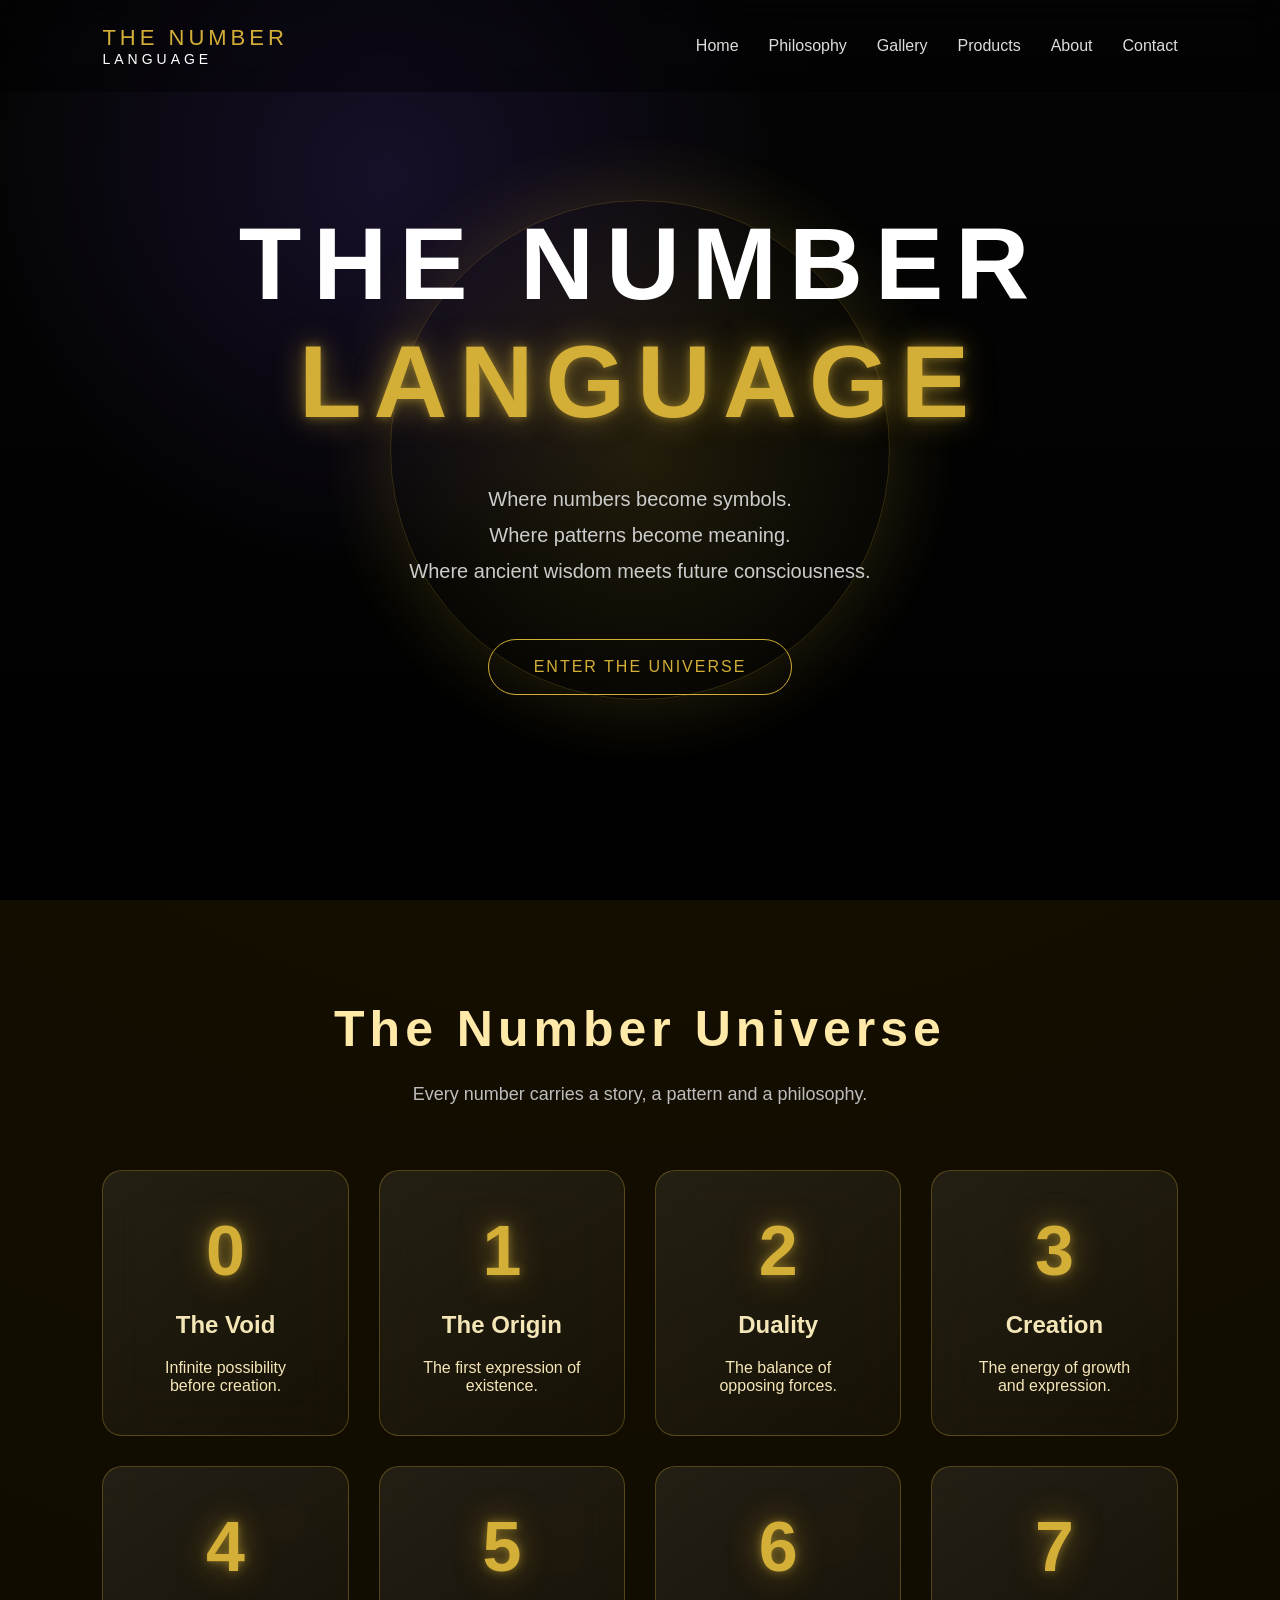
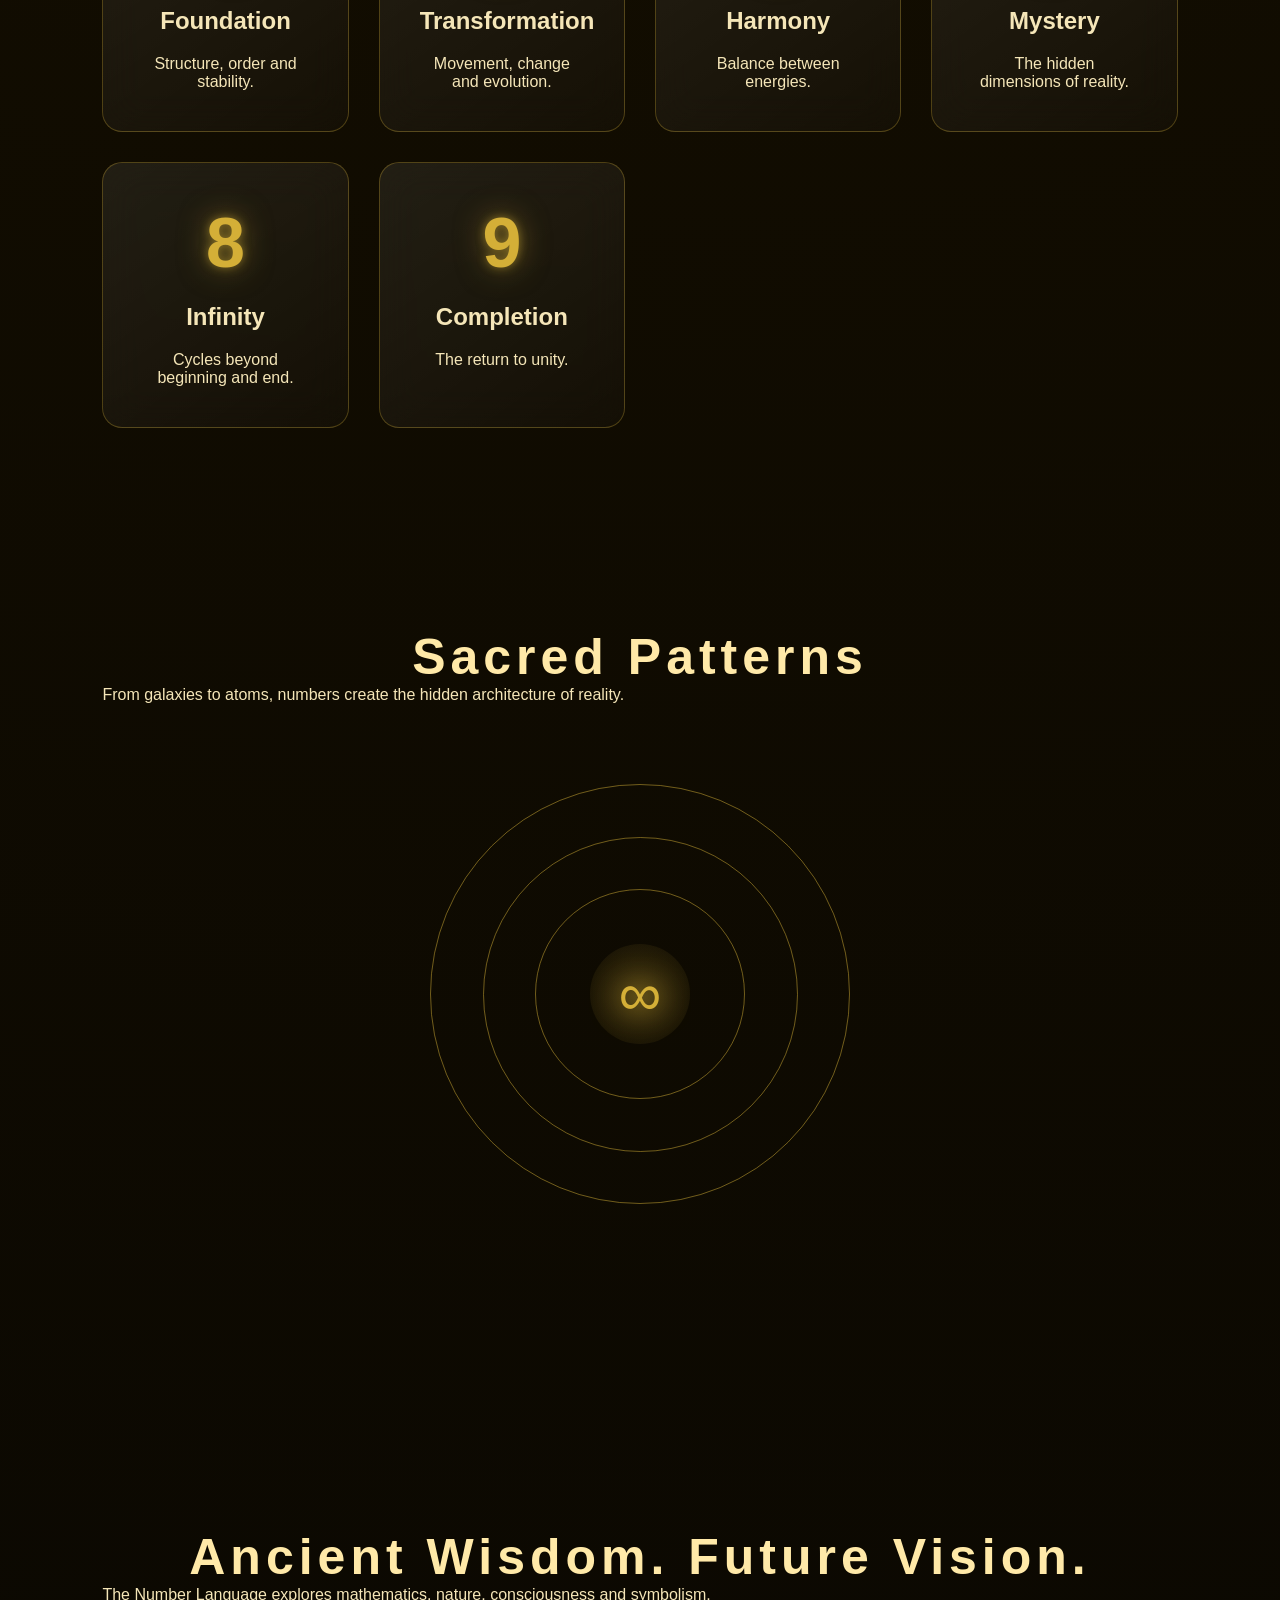
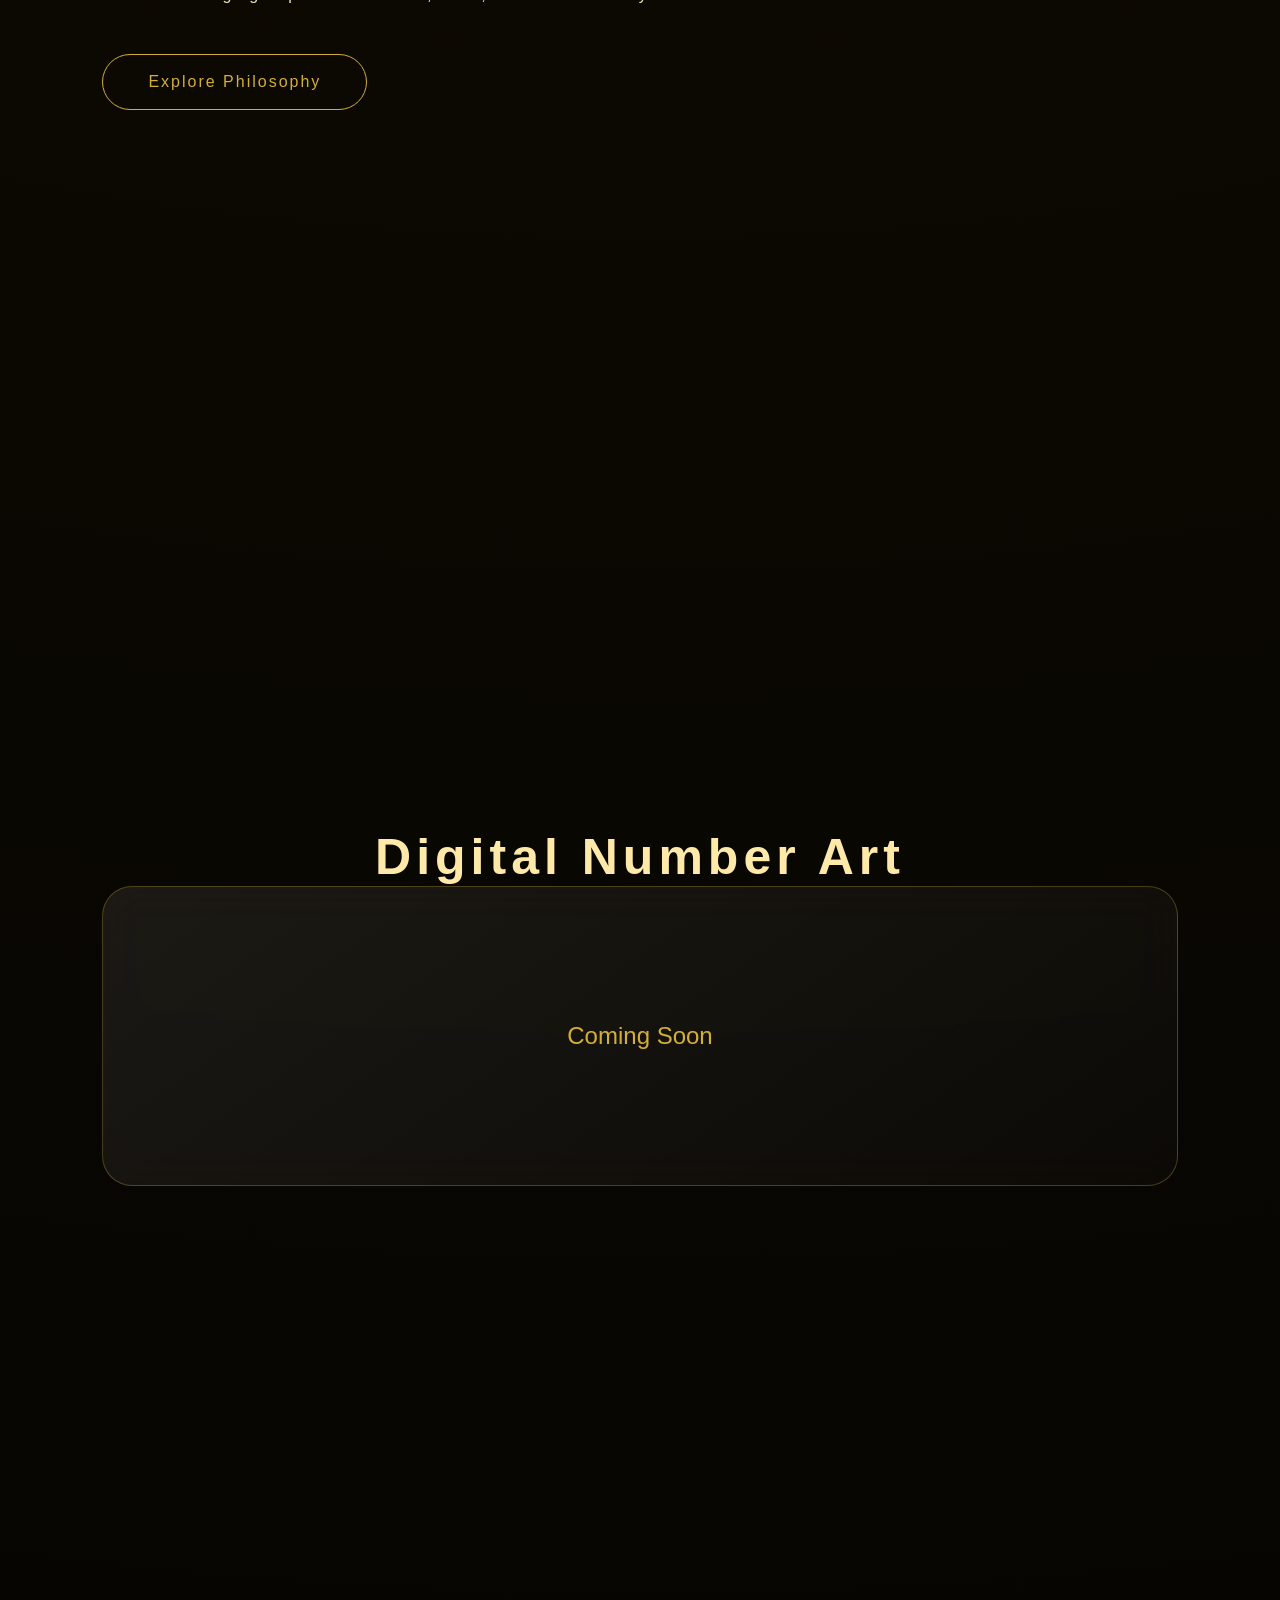
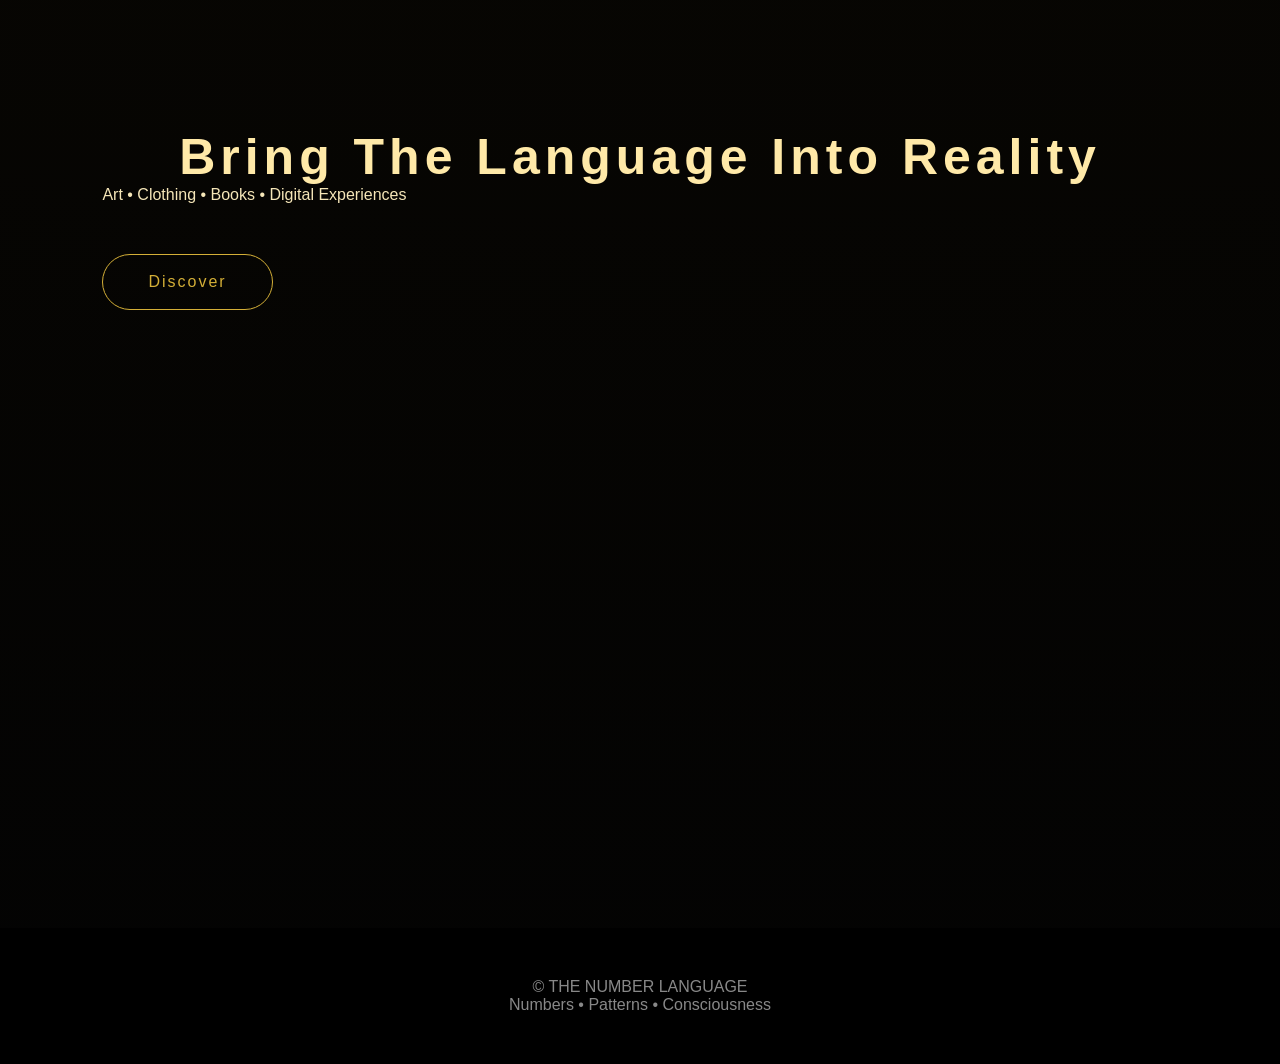
==== index.html @ dbaf682f "Update index.html" ====
<!DOCTYPE html>
<html lang="en">

<head>

<meta charset="UTF-8">

<meta name="viewport" content="width=device-width, initial-scale=1.0">

<title>THE NUMBER LANGUAGE | Ancient Wisdom • Cosmic Patterns</title>

<meta name="description" content="Explore numbers, sacred geometry, consciousness and universal patterns.">


<link rel="stylesheet" href="css/style.css">
<link rel="stylesheet" href="css/components.css">
<link rel="stylesheet" href="css/themes.css">
<link rel="stylesheet" href="css/animations.css">
<link rel="stylesheet" href="css/responsive.css">


</head>


<body>


<!-- LOADER -->

<div class="loader">

    <div class="loader-symbol">
        ∞
    </div>

    <p>
        Entering The Number Language...
    </p>

</div>





<!-- NAVIGATION -->

<header class="navbar">


<div class="logo">

THE NUMBER

<span>
LANGUAGE
</span>

</div>



<nav>

<a href="index.html">Home</a>

<a href="philosophy.html">Philosophy</a>

<a href="gallery.html">Gallery</a>

<a href="products.html">Products</a>

<a href="about.html">About</a>

<a href="contact.html">Contact</a>

</nav>


</header>







<!-- HERO -->


<section class="hero">


<div class="cosmic-background"></div>


<div class="particles"></div>


<div class="sacred-circle"></div>




<div class="hero-content">


<h1>

THE NUMBER

<br>

<span>
LANGUAGE
</span>


</h1>



<p>

Where numbers become symbols.
<br>

Where patterns become meaning.
<br>

Where ancient wisdom meets future consciousness.

</p>



<button class="primary-btn">

ENTER THE UNIVERSE

</button>


</div>


</section>









<!-- NUMBER UNIVERSE -->


<section class="numbers-section">


<h2>
The Number Universe
</h2>


<p class="section-subtitle">

Every number carries a story,
a pattern and a philosophy.

</p>




<div class="number-grid">



<div class="number-card">
<h3>0</h3>
<h4>The Void</h4>
<p>Infinite possibility before creation.</p>
</div>



<div class="number-card">
<h3>1</h3>
<h4>The Origin</h4>
<p>The first expression of existence.</p>
</div>




<div class="number-card">
<h3>2</h3>
<h4>Duality</h4>
<p>The balance of opposing forces.</p>
</div>




<div class="number-card">
<h3>3</h3>
<h4>Creation</h4>
<p>The energy of growth and expression.</p>
</div>




<div class="number-card">
<h3>4</h3>
<h4>Foundation</h4>
<p>Structure, order and stability.</p>
</div>




<div class="number-card">
<h3>5</h3>
<h4>Transformation</h4>
<p>Movement, change and evolution.</p>
</div>




<div class="number-card">
<h3>6</h3>
<h4>Harmony</h4>
<p>Balance between energies.</p>
</div>




<div class="number-card">
<h3>7</h3>
<h4>Mystery</h4>
<p>The hidden dimensions of reality.</p>
</div>




<div class="number-card">
<h3>8</h3>
<h4>Infinity</h4>
<p>Cycles beyond beginning and end.</p>
</div>




<div class="number-card">
<h3>9</h3>
<h4>Completion</h4>
<p>The return to unity.</p>
</div>




</div>


</section>









<!-- SACRED GEOMETRY -->


<section class="geometry-section">


<h2>
Sacred Patterns
</h2>



<p>

From galaxies to atoms,
numbers create the hidden architecture of reality.

</p>




<div class="sacred-mandala">


<div class="mandala-ring ring-one"></div>

<div class="mandala-ring ring-two"></div>

<div class="mandala-ring ring-three"></div>


<div class="mandala-core">

∞

</div>


</div>



</section>









<!-- PHILOSOPHY -->


<section class="philosophy-preview">


<h2>
Ancient Wisdom. Future Vision.
</h2>



<p>

The Number Language explores mathematics,
nature, consciousness and symbolism.

</p>



<a href="philosophy.html" class="primary-btn">

Explore Philosophy

</a>



</section>








<!-- GALLERY -->


<section class="gallery-preview">


<h2>
Digital Number Art
</h2>



<div class="gallery-box">

Coming Soon

</div>



</section>








<!-- PRODUCTS -->


<section class="products-preview">


<h2>
Bring The Language Into Reality
</h2>



<p>

Art • Clothing • Books • Digital Experiences

</p>



<a href="products.html" class="primary-btn">

Discover

</a>



</section>








<!-- FOOTER -->


<footer>


<p>
© THE NUMBER LANGUAGE
</p>


<p>
Numbers • Patterns • Consciousness
</p>


</footer>







<script src="js/app.js"></script>

<script src="js/theme.js"></script>

<script src="js/navigation.js"></script>

<script src="js/animations.js"></script>



</body>

</html>
---- css/style.css ----
/* =====================================
   THE NUMBER LANGUAGE
   Global Cosmic Foundation
===================================== */


* {
    margin: 0;
    padding: 0;
    box-sizing: border-box;
}


html {
    scroll-behavior: smooth;
}


body {

    background: #050505;

    color: #f5e6b8;

    font-family:
    "Segoe UI",
    Arial,
    sans-serif;

    overflow-x: hidden;

}





/* Links */

a {

    text-decoration: none;

    color: inherit;

}





/* Main Sections */

section {

    min-height: 100vh;

    padding: 100px 8%;

    position: relative;

}





/* Loader */

.loader {

    position: fixed;

    inset: 0;

    background:
    radial-gradient(
        circle,
        #211600,
        #000
    );

    display: flex;

    flex-direction: column;

    justify-content: center;

    align-items: center;

    z-index: 9999;

}


.loader-symbol {

    font-size: 80px;

    color: #d4af37;

}





/* Navigation */


.navbar {

    position: fixed;

    top: 0;

    width: 100%;

    padding: 25px 8%;

    display: flex;

    justify-content: space-between;

    align-items: center;

    z-index: 1000;

    background:

    rgba(0,0,0,0.35);

    backdrop-filter:

    blur(15px);

}



.logo {

    font-size: 22px;

    letter-spacing: 4px;

    color: #d4af37;

}



.logo span {

    display: block;

    font-size: 14px;

    color: #fff;

}



.navbar nav {

    display: flex;

    gap: 30px;

}



.navbar a {

    color: #ddd;

    transition: .3s;

}


.navbar a:hover {

    color: #d4af37;

}





/* Hero */


.hero {

    display: flex;

    align-items: center;

    justify-content: center;

    text-align: center;

    background:

    radial-gradient(
    circle at center,
    #302000,
    #000 60%
    );

}



.hero h1 {

    font-size: clamp(50px,8vw,110px);

    letter-spacing: 12px;

    color:white;

}



.hero h1 span {

    color:#d4af37;

}



.hero p {

    margin-top:40px;

    font-size:20px;

    line-height:1.8;

    color:#ccc;

}



.primary-btn {

    margin-top:50px;

    padding:18px 45px;

    border-radius:50px;

    border:1px solid #d4af37;

    background:transparent;

    color:#d4af37;

    cursor:pointer;

}





/* Number Cards */


.number-grid {

    display:grid;

    grid-template-columns:

    repeat(4,1fr);

    gap:30px;

    margin-top:60px;

}



.number-card {

    padding:40px;

    background:

    rgba(255,255,255,.05);

    border:

    1px solid rgba(212,175,55,.3);

    border-radius:20px;

    text-align:center;

}



.number-card h3 {

    font-size:70px;

    color:#d4af37;

}



.number-card h4 {

    margin:20px 0;

    font-size:24px;

}






/* Geometry */


.geometry-placeholder {

    margin-top:50px;

    font-size:80px;

    color:#d4af37;

    text-align:center;

}





/* Footer */


footer {

    padding:50px;

    text-align:center;

    background:#000;

    color:#888;

}
/* =====================================
   COSMIC HERO SYSTEM
===================================== */


.hero {

    overflow:hidden;

    position:relative;

}




.cosmic-background {


    position:absolute;

    inset:0;


    background:

    radial-gradient(
        circle at center,
        rgba(212,175,55,.15),
        transparent 40%
    ),

    radial-gradient(
        circle at 30% 20%,
        rgba(80,50,150,.25),
        transparent 35%
    ),

    linear-gradient(
        180deg,
        #050505,
        #000
    );


    z-index:0;


}





.hero-content {


    position:relative;

    z-index:5;


}





.sacred-circle {


    z-index:2;


    opacity:.7;


}





.particles {


    position:absolute;

    inset:0;


    z-index:3;


    pointer-events:none;


}





.hero h1,
.hero p,
.hero button {


    position:relative;

    z-index:6;


}
---- css/components.css ----
/* =====================================
   THE NUMBER LANGUAGE
   Premium Website Components
===================================== */


/* Main Container */

.container {

    max-width:1200px;

    margin:auto;

}



/* Section Subtitle */

.section-subtitle {

    text-align:center;

    max-width:700px;

    margin:20px auto 60px;

    color:#bdbdbd;

    font-size:18px;

    line-height:1.8;

}





/* Premium Button */

.primary-btn {


    display:inline-block;

    padding:18px 45px;

    border-radius:50px;

    border:1px solid #d4af37;

    font-size:16px;

    letter-spacing:2px;

    transition:.5s;

}





.primary-btn:hover {


    transform:translateY(-5px);

}





/* Glass Card System */


.glass-card {


    background:

    rgba(255,255,255,0.05);


    backdrop-filter:

    blur(20px);


    border:

    1px solid

    rgba(212,175,55,.25);


    border-radius:25px;


    padding:40px;


    transition:.5s;


}




.glass-card:hover {


    transform:

    translateY(-10px);


}





/* Number Cards Upgrade */


.number-card {


    position:relative;

    overflow:hidden;


}





.number-card::before {


    content:"";


    position:absolute;


    inset:0;


    background:

    radial-gradient(

    circle,

    rgba(212,175,55,.15),

    transparent 60%

    );


    opacity:0;


    transition:.5s;


}



.number-card:hover::before {


    opacity:1;


}





/* Gallery Cards */


.gallery-box {


    min-height:300px;


    display:flex;


    align-items:center;


    justify-content:center;


    border-radius:30px;


    border:

    1px solid

    rgba(212,175,55,.3);


    background:

    rgba(255,255,255,.03);


    color:#d4af37;


    font-size:24px;


}





/* Product Preview Cards */


.product-card {


    padding:35px;


    border-radius:25px;


    background:

    rgba(255,255,255,.04);


    border:

    1px solid

    rgba(212,175,55,.25);


}





/* Divider */


.cosmic-divider {


    width:150px;


    height:1px;


    margin:40px auto;


    background:#d4af37;


    box-shadow:

    0 0 20px #d4af37;


}
/* =====================================
   SACRED MANDALA SYSTEM
===================================== */


.sacred-mandala {


    width:420px;

    height:420px;

    position:relative;

    margin:80px auto;


    display:flex;

    align-items:center;

    justify-content:center;


}





.mandala-ring {


    position:absolute;


    border-radius:50%;


    border:1px solid rgba(212,175,55,.5);


}





.ring-one {


    width:100%;

    height:100%;


}



.ring-two {


    width:75%;

    height:75%;


}



.ring-three {


    width:50%;

    height:50%;


}





.mandala-core {


    width:100px;

    height:100px;


    border-radius:50%;


    display:flex;


    align-items:center;


    justify-content:center;


    font-size:60px;


    color:#d4af37;


    background:

    radial-gradient(

    circle,

    rgba(212,175,55,.25),

    transparent

    );


    text-shadow:

    0 0 30px #d4af37;


}
---- css/themes.css ----
/* =====================================
   THE NUMBER LANGUAGE
   Cosmic Theme System
===================================== */


:root {

    --void-black: #030303;

    --cosmic-dark: #080808;

    --gold-primary: #d4af37;

    --gold-light: #ffe9a8;

    --gold-glow:
    rgba(212,175,55,0.5);

    --text-light: #f5f5f5;

    --text-muted: #b8b8b8;

    --glass:
    rgba(255,255,255,0.06);

}





body {

    background:

    radial-gradient(
        circle at top,
        #171000,
        var(--void-black)
    );

}





/* Golden Glow System */


.hero h1 span,
.number-card h3,
.geometry-placeholder {

    text-shadow:

    0 0 10px var(--gold-glow),

    0 0 30px var(--gold-glow);

}





/* Glass Panels */


.number-card,
.gallery-box {

    backdrop-filter:

    blur(20px);

    background:

    linear-gradient(

    145deg,

    rgba(255,255,255,0.08),

    rgba(255,255,255,0.02)

    );

}





/* Sacred Border */


.number-card:hover {

    border-color:

    var(--gold-primary);


    box-shadow:

    0 0 30px

    rgba(212,175,55,.25);

}





/* Premium Button */


.primary-btn {

    position:relative;

    overflow:hidden;

}



.primary-btn:hover {


    background:

    var(--gold-primary);


    color:black;


    box-shadow:

    0 0 40px

    var(--gold-glow);

}





/* Section Titles */


section h2 {


    text-align:center;

    font-size:50px;

    letter-spacing:5px;

    color:var(--gold-light);


}





/* Ancient Energy Circle */


.sacred-circle {


    position:absolute;

    width:500px;

    height:500px;

    border-radius:50%;


    border:

    1px solid

    rgba(212,175,55,.3);


    box-shadow:

    0 0 80px

    rgba(212,175,55,.2);


}
---- css/animations.css ----
/* =====================================
   THE NUMBER LANGUAGE
   Cosmic Animation System
===================================== */


/* Loader Animation */


.loader-symbol {

    animation:

    pulseGlow 3s infinite;

}



@keyframes pulseGlow {


    0% {

        transform:scale(1);

        opacity:.7;

    }


    50% {

        transform:scale(1.15);

        opacity:1;

    }


    100% {

        transform:scale(1);

        opacity:.7;

    }

}





/* Sacred Geometry Rotation */


.sacred-circle {


    animation:

    rotateUniverse 40s linear infinite;


}



@keyframes rotateUniverse {


    from {

        transform:

        rotate(0deg);

    }


    to {

        transform:

        rotate(360deg);

    }

}







/* Hero Entrance */


.hero-content {


    animation:

    fadeUp 2s ease forwards;


}



@keyframes fadeUp {


    from {


        opacity:0;


        transform:

        translateY(50px);


    }


    to {


        opacity:1;


        transform:

        translateY(0);


    }


}







/* Number Card Floating */


.number-card {


    animation:

    floating 6s ease-in-out infinite;


}




.number-card:nth-child(2) {

    animation-delay:1s;

}


.number-card:nth-child(3) {

    animation-delay:2s;

}


.number-card:nth-child(4) {

    animation-delay:3s;

}





@keyframes floating {


    0% {


        transform:

        translateY(0);


    }


    50% {


        transform:

        translateY(-15px);


    }


    100% {


        transform:

        translateY(0);


    }

}







/* Hover Energy */


.number-card:hover {


    transform:

    translateY(-15px)

    scale(1.03);


    transition:

    .5s;


}







/* Button Energy */


.primary-btn {


    animation:

    buttonGlow 4s infinite;


}



@keyframes buttonGlow {


    0% {


        box-shadow:

        0 0 0 transparent;


    }


    50% {


        box-shadow:

        0 0 30px

        rgba(212,175,55,.4);


    }


    100% {


        box-shadow:

        0 0 0 transparent;


    }
/* =====================================
   COSMIC HERO ANIMATIONS
===================================== */



/* Sacred Geometry Rotation */


.sacred-circle {


    animation:

    sacredRotate 60s linear infinite;


}



@keyframes sacredRotate {


    from {

        transform:

        rotate(0deg)
        scale(1);


    }


    to {


        transform:

        rotate(360deg)
        scale(1.05);


    }

}







/* Cosmic Background Breathing */


.cosmic-background {


    animation:

    universePulse 12s ease-in-out infinite;


}



@keyframes universePulse {


    0% {


        filter:

        brightness(.8);


    }


    50% {


        filter:

        brightness(1.2);


    }


    100% {


        filter:

        brightness(.8);


    }

}







/* Floating Particles Layer */


.particles::before {


    content:"";


    position:absolute;


    width:3px;


    height:3px;


    background:#d4af37;


    border-radius:50%;


    top:20%;


    left:20%;


    box-shadow:


    80px 100px #d4af37,

    180px 50px #ffe9a8,

    300px 220px #d4af37,

    500px 100px #ffe9a8,

    700px 300px #d4af37,

    900px 150px #ffe9a8;


    animation:

    particleFloat 15s linear infinite;


}



@keyframes particleFloat {


    0% {


        transform:

        translateY(0);


        opacity:.5;


    }


    50% {


        transform:

        translateY(-80px);


        opacity:1;


    }


    100% {


        transform:

        translateY(0);


        opacity:.5;


    }

}





/* Hero Text Glow */


.hero h1 {


    animation:

    titleReveal 2s ease;


}



@keyframes titleReveal {


    from {


        opacity:0;


        transform:

        translateY(40px);


    }


    to {


        opacity:1;


        transform:

        translateY(0);


    }

}

}
/* Sacred Mandala Motion */


.mandala-ring {


    animation:

    mandalaSpin 40s linear infinite;


}



.ring-two {


    animation-direction:reverse;

    animation-duration:30s;


}



.ring-three {


    animation-duration:20s;


}




@keyframes mandalaSpin {


    from {

        transform:rotate(0deg);

    }


    to {

        transform:rotate(360deg);

    }

}
---- css/responsive.css ----
/* =====================================
   THE NUMBER LANGUAGE
   Responsive System
===================================== */


/* Large Tablets */

@media (max-width: 1024px) {


    .navbar {

        padding:20px 5%;

    }


    .navbar nav {

        gap:15px;

    }


    .number-grid {

        grid-template-columns:

        repeat(2,1fr);

    }


    .sacred-circle {

        width:350px;

        height:350px;

    }

}





/* Mobile Devices */

@media (max-width:768px) {



    section {

        padding:

        80px 5%;

    }




    .navbar {

        flex-direction:

        column;

        gap:20px;

    }




    .navbar nav {


        flex-wrap:

        wrap;


        justify-content:

        center;


    }





    .logo {

        text-align:center;

    }





    .hero h1 {

        font-size:

        45px;

        letter-spacing:

        5px;

    }




    .hero p {

        font-size:

        16px;

    }





    .number-grid {

        grid-template-columns:

        1fr;

    }





    .number-card h3 {

        font-size:

        55px;

    }





    section h2 {

        font-size:

        32px;

        letter-spacing:

        3px;

    }




    .sacred-circle {

        width:

        250px;


        height:

        250px;


    }



}






/* Small Phones */


@media (max-width:420px) {


    .hero h1 {


        font-size:

        36px;


    }




    .primary-btn {


        padding:

        15px 30px;


    }




    .navbar a {


        font-size:

        14px;


    }


}
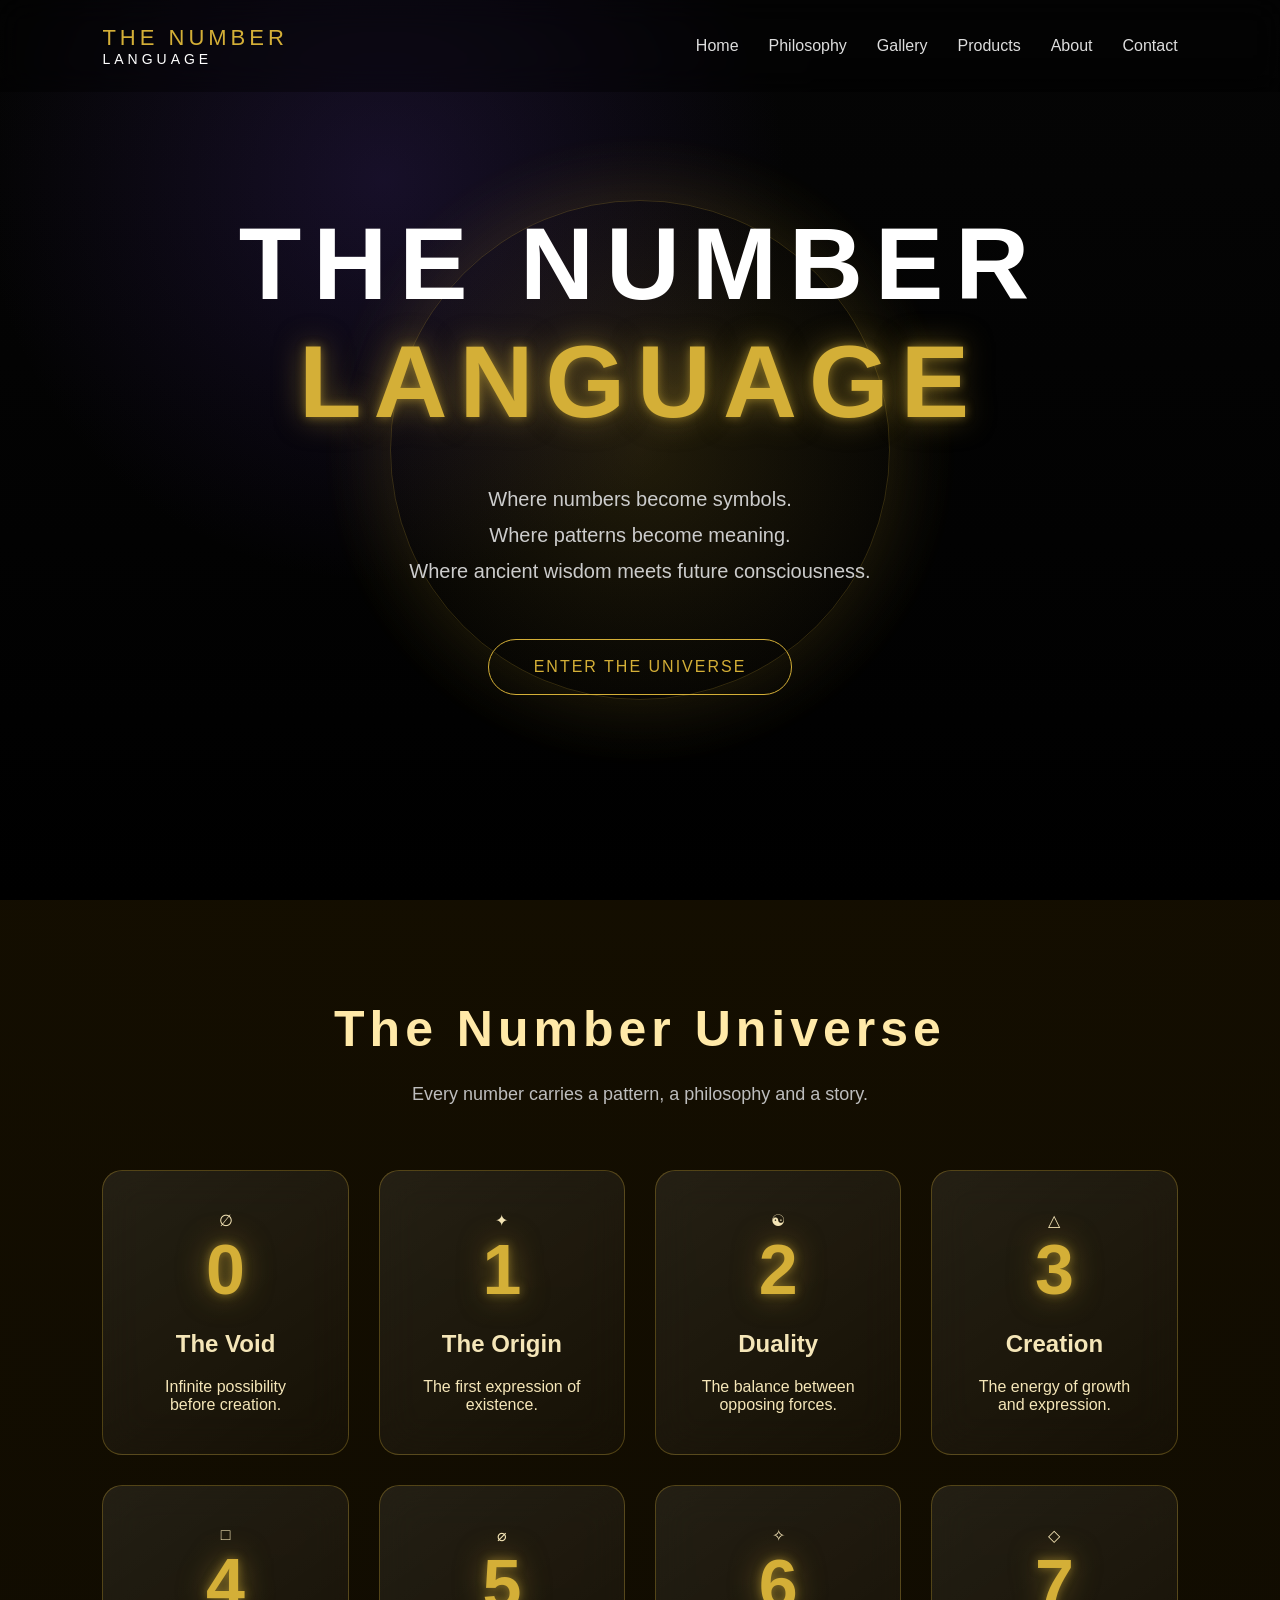
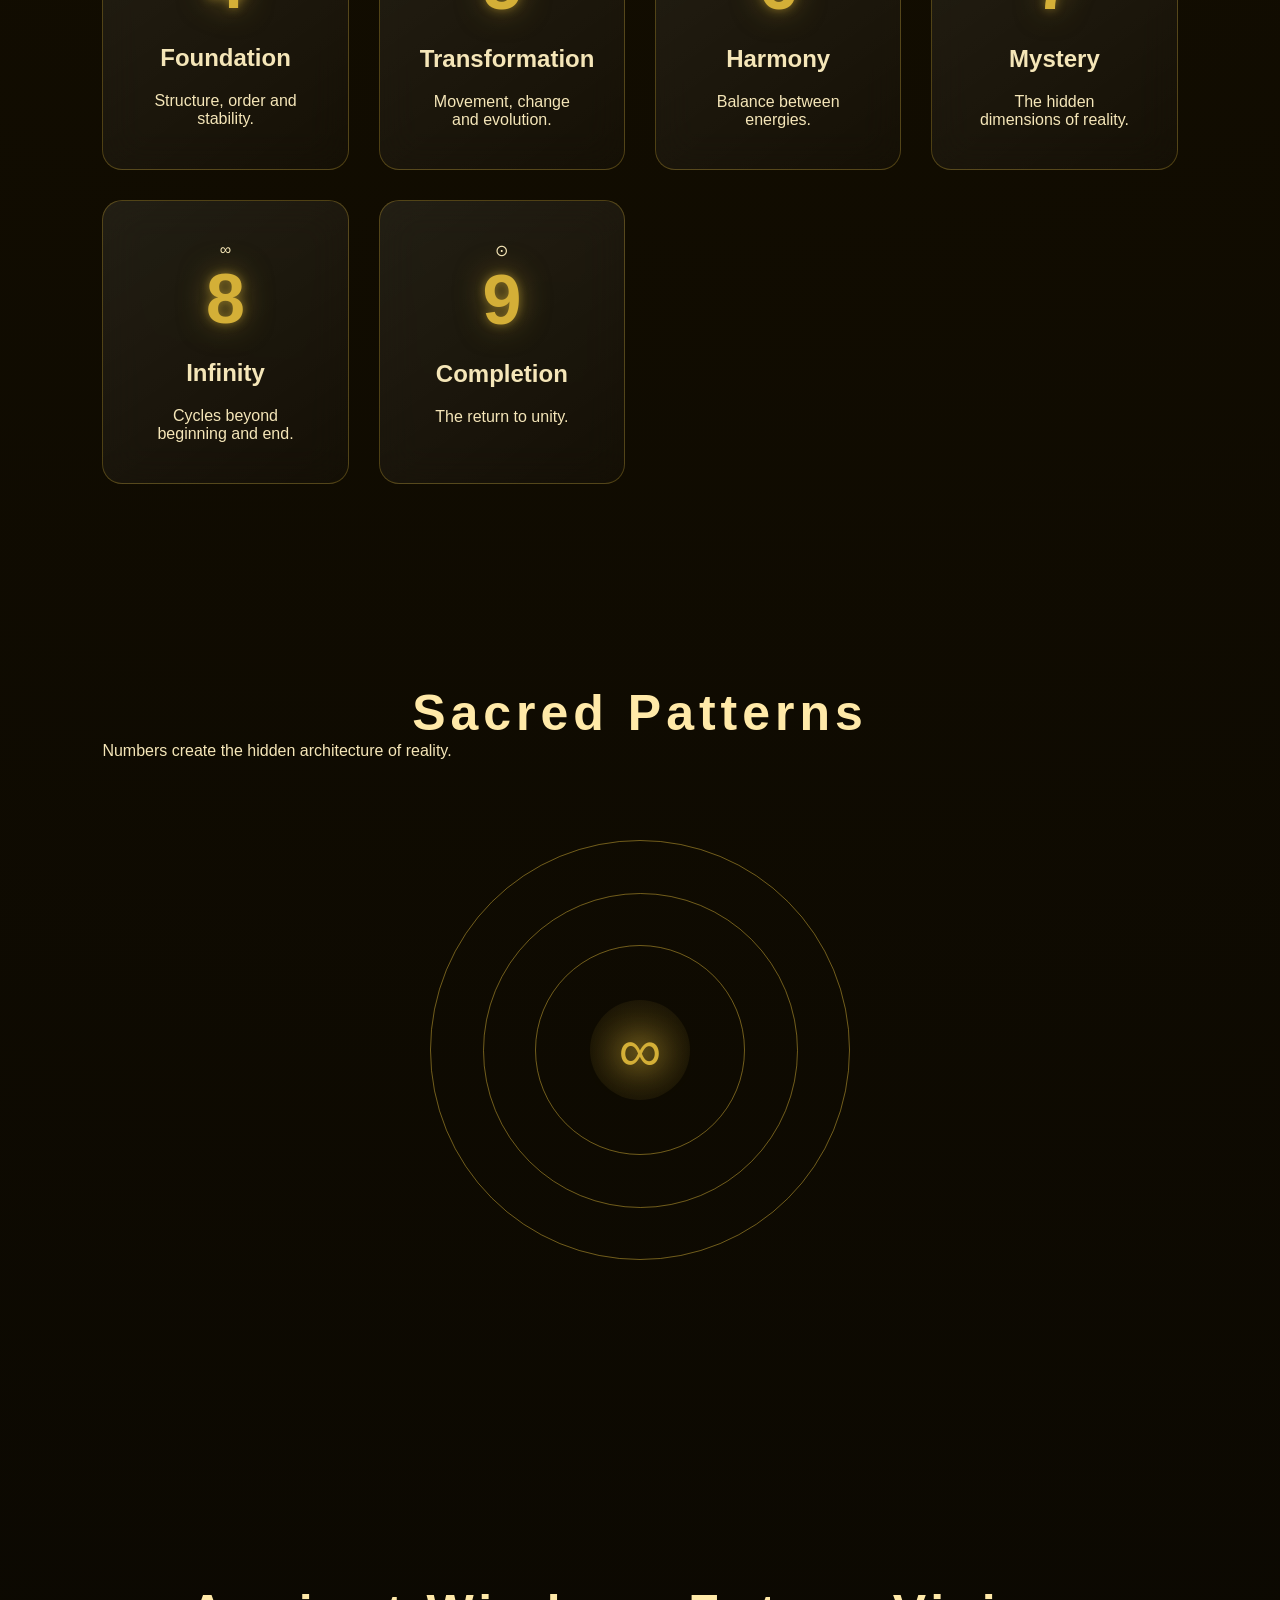
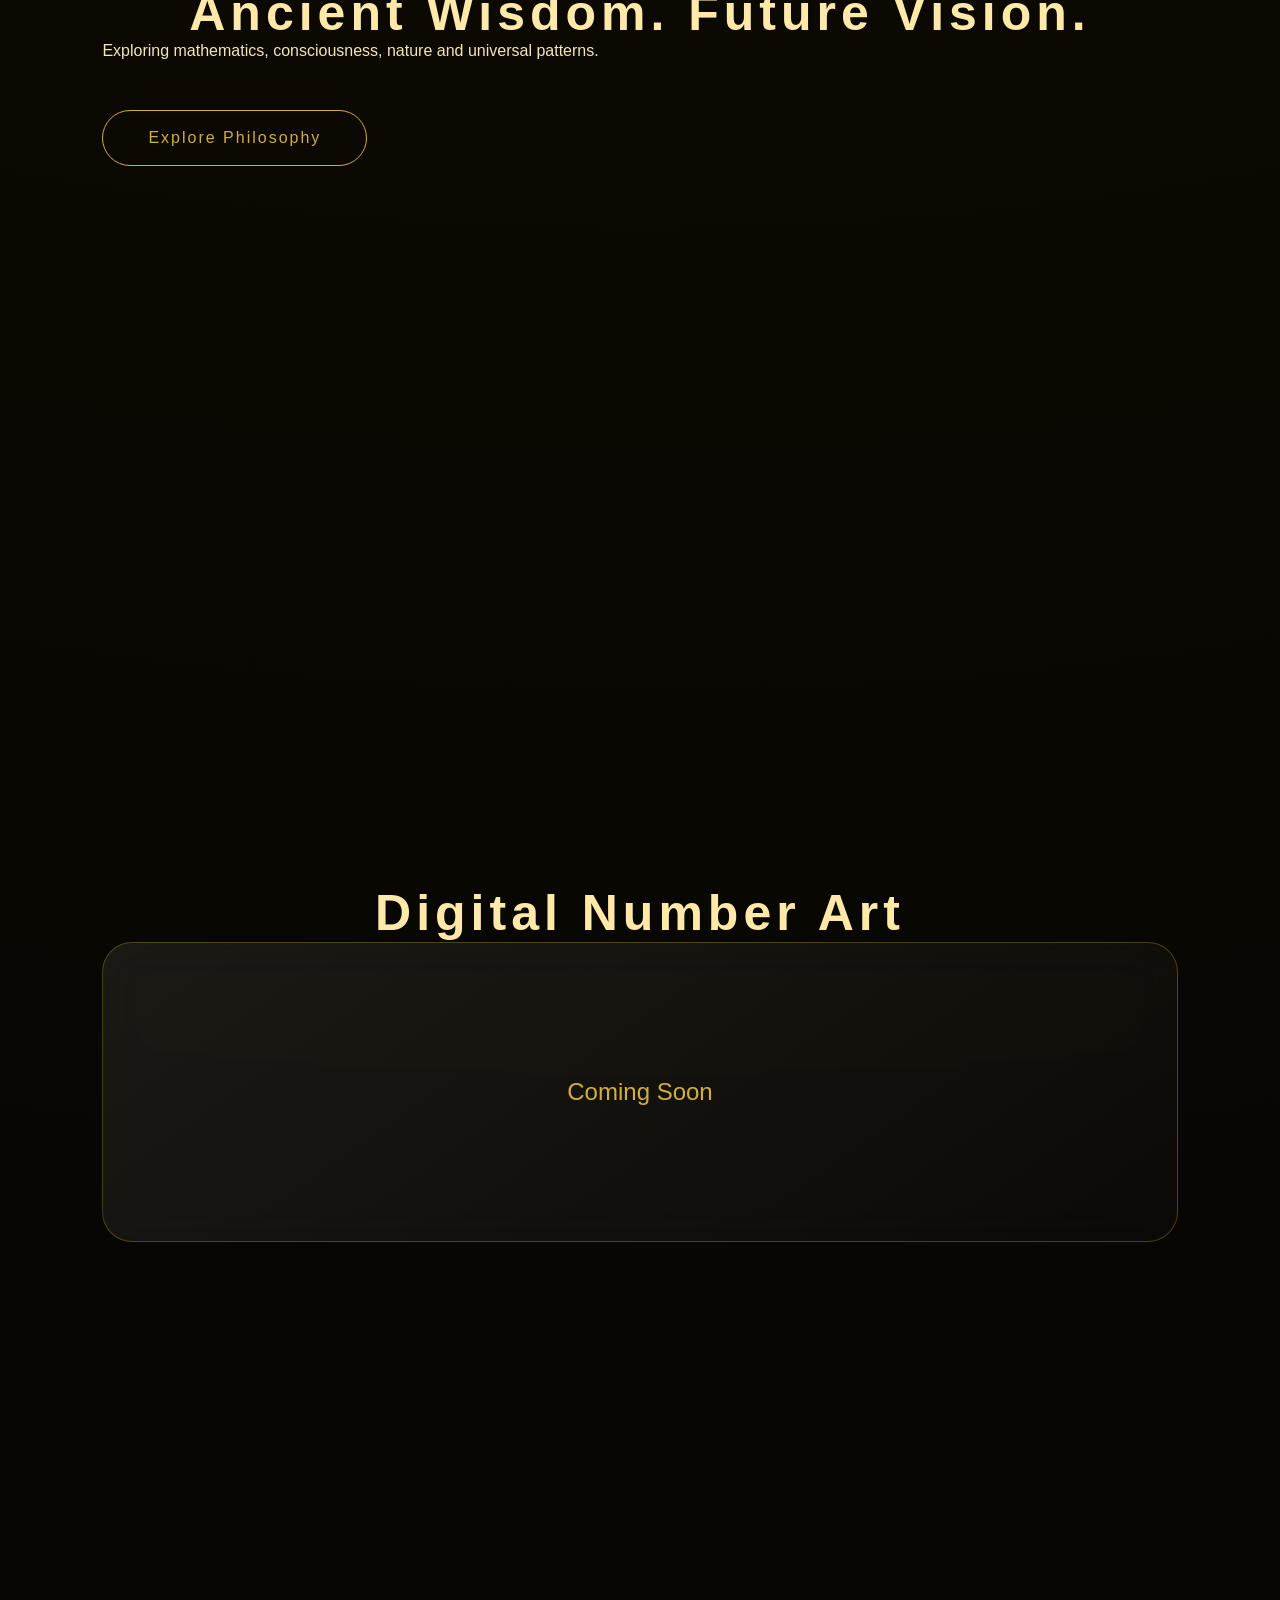
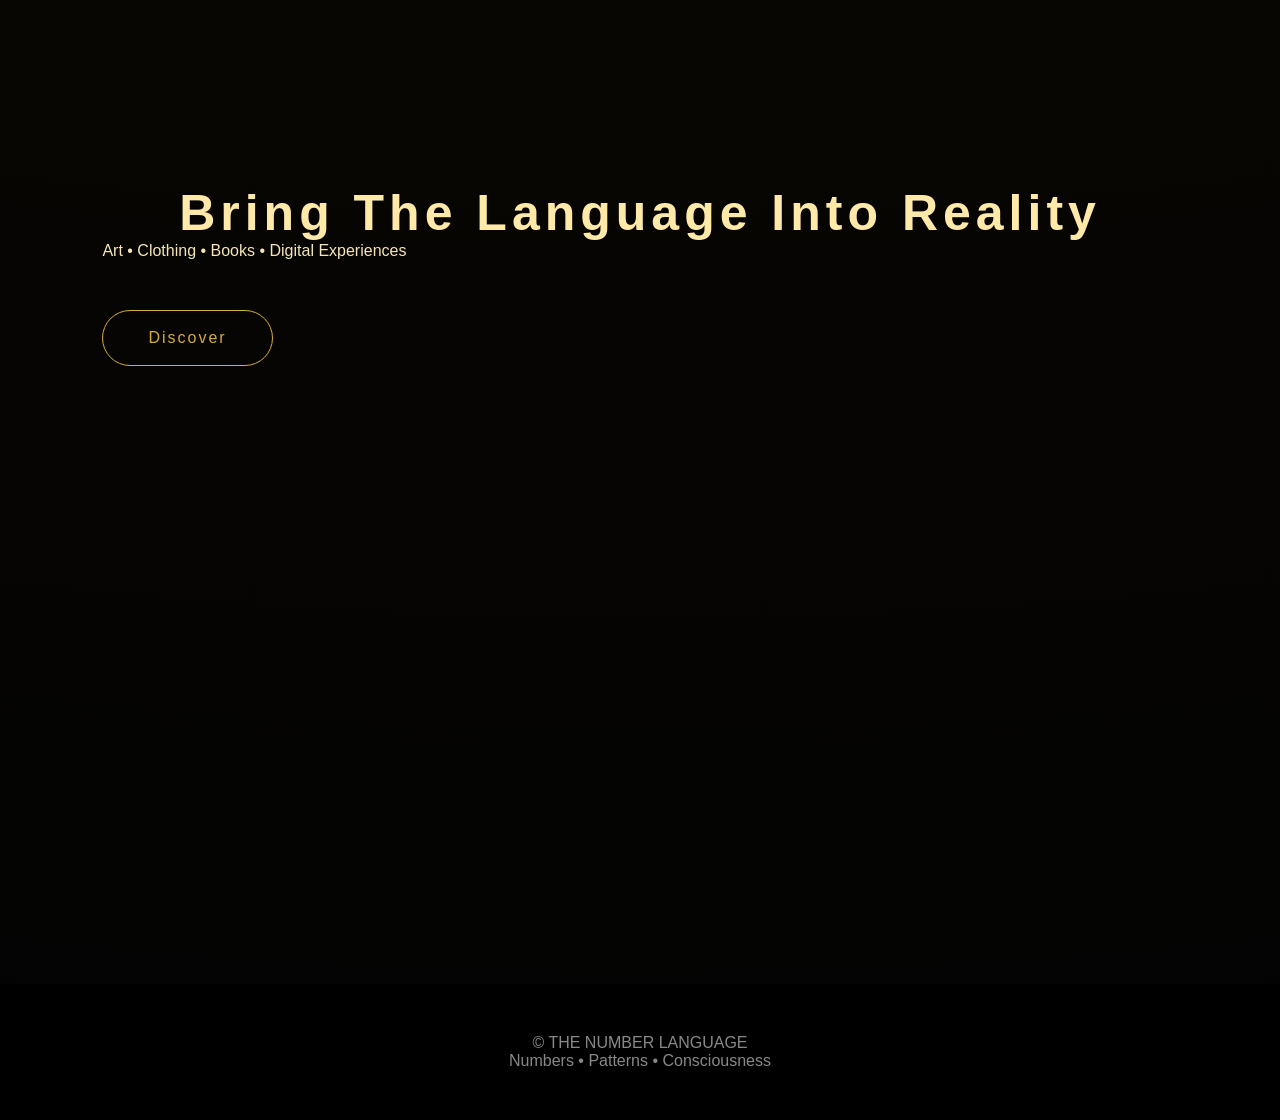
==== commit 129202ed: "Refactor HTML structure and content for clarity Updated the title and meta description for clarity. " ====
--- a/index.html
+++ b/index.html
@@ -7,9 +7,9 @@
 
 <meta name="viewport" content="width=device-width, initial-scale=1.0">
 
-<title>THE NUMBER LANGUAGE | Ancient Wisdom • Cosmic Patterns</title>
-
-<meta name="description" content="Explore numbers, sacred geometry, consciousness and universal patterns.">
+<title>THE NUMBER LANGUAGE</title>
+
+<meta name="description" content="Ancient wisdom, sacred geometry and the hidden language of numbers.">
 
 
 <link rel="stylesheet" href="css/style.css">
@@ -18,32 +18,27 @@
 <link rel="stylesheet" href="css/animations.css">
 <link rel="stylesheet" href="css/responsive.css">
 
-
 </head>
 
 
 <body>
 
 
-<!-- LOADER -->
-
 <div class="loader">
 
-    <div class="loader-symbol">
-        ∞
-    </div>
-
-    <p>
-        Entering The Number Language...
-    </p>
-
-</div>
-
-
-
-
-
-<!-- NAVIGATION -->
+<div class="loader-symbol">
+∞
+</div>
+
+<p>
+Entering The Number Language...
+</p>
+
+</div>
+
+
+
+
 
 <header class="navbar">
 
@@ -85,20 +80,15 @@
 
 
 
-<!-- HERO -->
-
 
 <section class="hero">
 
 
 <div class="cosmic-background"></div>
 
-
 <div class="particles"></div>
 
-
 <div class="sacred-circle"></div>
-
 
 
 
@@ -115,7 +105,6 @@
 LANGUAGE
 </span>
 
-
 </h1>
 
 
@@ -141,20 +130,18 @@
 </button>
 
 
-</div>
-
-
-</section>
-
-
-
-
-
-
-
-
-
-<!-- NUMBER UNIVERSE -->
+
+</div>
+
+
+</section>
+
+
+
+
+
+
+
 
 
 <section class="numbers-section">
@@ -167,8 +154,8 @@
 
 <p class="section-subtitle">
 
-Every number carries a story,
-a pattern and a philosophy.
+Every number carries a pattern,
+a philosophy and a story.
 
 </p>
 
@@ -180,6 +167,7 @@
 
 
 <div class="number-card">
+<div class="number-symbol">∅</div>
 <h3>0</h3>
 <h4>The Void</h4>
 <p>Infinite possibility before creation.</p>
@@ -188,6 +176,7 @@
 
 
 <div class="number-card">
+<div class="number-symbol">✦</div>
 <h3>1</h3>
 <h4>The Origin</h4>
 <p>The first expression of existence.</p>
@@ -195,17 +184,17 @@
 
 
 
-
-<div class="number-card">
+<div class="number-card">
+<div class="number-symbol">☯</div>
 <h3>2</h3>
 <h4>Duality</h4>
-<p>The balance of opposing forces.</p>
-</div>
-
-
-
-
-<div class="number-card">
+<p>The balance between opposing forces.</p>
+</div>
+
+
+
+<div class="number-card">
+<div class="number-symbol">△</div>
 <h3>3</h3>
 <h4>Creation</h4>
 <p>The energy of growth and expression.</p>
@@ -213,8 +202,8 @@
 
 
 
-
-<div class="number-card">
+<div class="number-card">
+<div class="number-symbol">□</div>
 <h3>4</h3>
 <h4>Foundation</h4>
 <p>Structure, order and stability.</p>
@@ -222,8 +211,8 @@
 
 
 
-
-<div class="number-card">
+<div class="number-card">
+<div class="number-symbol">⌀</div>
 <h3>5</h3>
 <h4>Transformation</h4>
 <p>Movement, change and evolution.</p>
@@ -231,8 +220,8 @@
 
 
 
-
-<div class="number-card">
+<div class="number-card">
+<div class="number-symbol">✧</div>
 <h3>6</h3>
 <h4>Harmony</h4>
 <p>Balance between energies.</p>
@@ -240,8 +229,8 @@
 
 
 
-
-<div class="number-card">
+<div class="number-card">
+<div class="number-symbol">◇</div>
 <h3>7</h3>
 <h4>Mystery</h4>
 <p>The hidden dimensions of reality.</p>
@@ -249,8 +238,8 @@
 
 
 
-
-<div class="number-card">
+<div class="number-card">
+<div class="number-symbol">∞</div>
 <h3>8</h3>
 <h4>Infinity</h4>
 <p>Cycles beyond beginning and end.</p>
@@ -258,8 +247,8 @@
 
 
 
-
-<div class="number-card">
+<div class="number-card">
+<div class="number-symbol">⊙</div>
 <h3>9</h3>
 <h4>Completion</h4>
 <p>The return to unity.</p>
@@ -267,21 +256,17 @@
 
 
 
-
-</div>
-
-
-</section>
-
-
-
-
-
-
-
-
-
-<!-- SACRED GEOMETRY -->
+</div>
+
+
+</section>
+
+
+
+
+
+
+
 
 
 <section class="geometry-section">
@@ -292,14 +277,11 @@
 </h2>
 
 
-
-<p>
-
-From galaxies to atoms,
-numbers create the hidden architecture of reality.
-
-</p>
-
+<p>
+
+Numbers create the hidden architecture of reality.
+
+</p>
 
 
 
@@ -331,10 +313,6 @@
 
 
 
-
-
-
-<!-- PHILOSOPHY -->
 
 
 <section class="philosophy-preview">
@@ -345,14 +323,12 @@
 </h2>
 
 
-
-<p>
-
-The Number Language explores mathematics,
-nature, consciousness and symbolism.
-
-</p>
-
+<p>
+
+Exploring mathematics, consciousness,
+nature and universal patterns.
+
+</p>
 
 
 <a href="philosophy.html" class="primary-btn">
@@ -362,17 +338,13 @@
 </a>
 
 
-
-</section>
-
-
-
-
-
-
-
-
-<!-- GALLERY -->
+</section>
+
+
+
+
+
+
 
 
 <section class="gallery-preview">
@@ -383,7 +355,6 @@
 </h2>
 
 
-
 <div class="gallery-box">
 
 Coming Soon
@@ -391,17 +362,13 @@
 </div>
 
 
-
-</section>
-
-
-
-
-
-
-
-
-<!-- PRODUCTS -->
+</section>
+
+
+
+
+
+
 
 
 <section class="products-preview">
@@ -412,13 +379,9 @@
 </h2>
 
 
-
-<p>
-
+<p>
 Art • Clothing • Books • Digital Experiences
-
-</p>
-
+</p>
 
 
 <a href="products.html" class="primary-btn">
@@ -428,32 +391,25 @@
 </a>
 
 
-
-</section>
-
-
-
-
-
-
-
-
-<!-- FOOTER -->
+</section>
+
+
+
+
+
+
 
 
 <footer>
 
-
 <p>
 © THE NUMBER LANGUAGE
 </p>
 
-
 <p>
 Numbers • Patterns • Consciousness
 </p>
 
-
 </footer>
 
 
@@ -471,7 +427,6 @@
 <script src="js/animations.js"></script>
 
 
-
 </body>
 
 </html>
--- a/css/components.css
+++ b/css/components.css
@@ -417,5 +417,183 @@
 
     0 0 30px #d4af37;
 
-
-}
+/* =====================================
+   NUMBER UNIVERSE CARDS v2
+===================================== */
+
+
+.number-card {
+
+
+    min-height:320px;
+
+
+    display:flex;
+
+
+    flex-direction:column;
+
+
+    justify-content:center;
+
+
+    align-items:center;
+
+
+    text-align:center;
+
+
+    cursor:pointer;
+
+
+}
+
+
+
+.number-card h3 {
+
+
+    font-size:100px;
+
+
+    font-weight:700;
+
+
+    margin-bottom:20px;
+
+
+    transition:.5s;
+
+
+}
+
+
+
+
+.number-card h4 {
+
+
+    color:#ffe9a8;
+
+
+    letter-spacing:3px;
+
+
+}
+
+
+
+
+
+.number-card p {
+
+
+    color:#bbb;
+
+
+    line-height:1.7;
+
+
+}
+
+
+
+
+
+.number-card:hover h3 {
+
+
+    transform:
+
+    scale(1.15);
+
+
+    color:#ffe9a8;
+
+
+}
+
+
+
+
+/* Number Energy Variations */
+
+
+.number-card:nth-child(1) h3 {
+
+    text-shadow:0 0 40px #555;
+
+}
+
+
+
+.number-card:nth-child(2) h3 {
+
+    text-shadow:0 0 40px #d4af37;
+
+}
+
+
+
+.number-card:nth-child(3) h3 {
+
+    text-shadow:0 0 40px #8c8cff;
+
+}
+
+
+
+.number-card:nth-child(4) h3 {
+
+    text-shadow:0 0 40px #ff9d4d;
+
+}
+
+
+
+.number-card:nth-child(5) h3 {
+
+    text-shadow:0 0 40px #4dff88;
+
+}
+
+
+
+.number-card:nth-child(6) h3 {
+
+    text-shadow:0 0 40px #ff66cc;
+
+}
+
+
+
+.number-card:nth-child(7) h3 {
+
+    text-shadow:0 0 40px #66ccff;
+
+}
+
+
+
+.number-card:nth-child(8) h3 {
+
+    text-shadow:0 0 40px #ffffff;
+
+}
+
+
+
+.number-card:nth-child(9) h3 {
+
+    text-shadow:0 0 40px #ffe066;
+
+}
+
+
+
+.number-card:nth-child(10) h3 {
+
+    text-shadow:0 0 40px #d4af37;
+
+}
+}
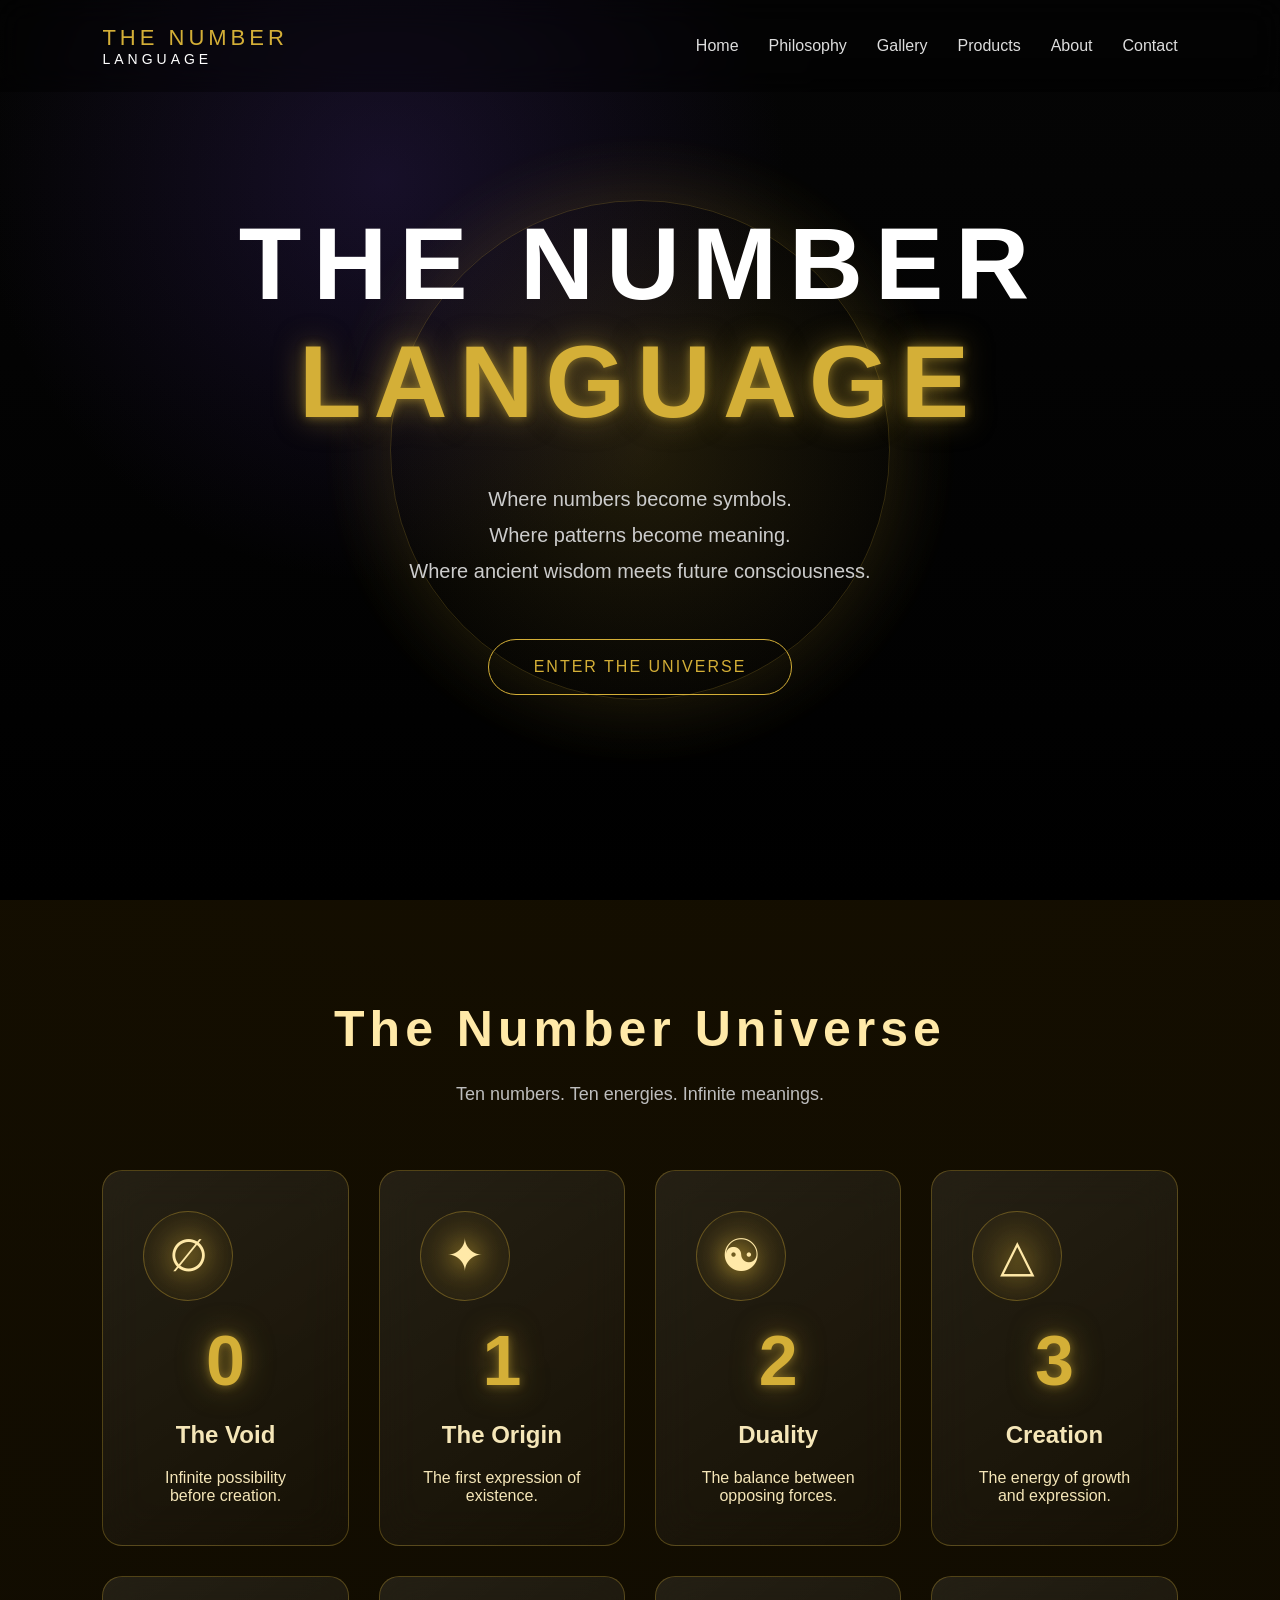
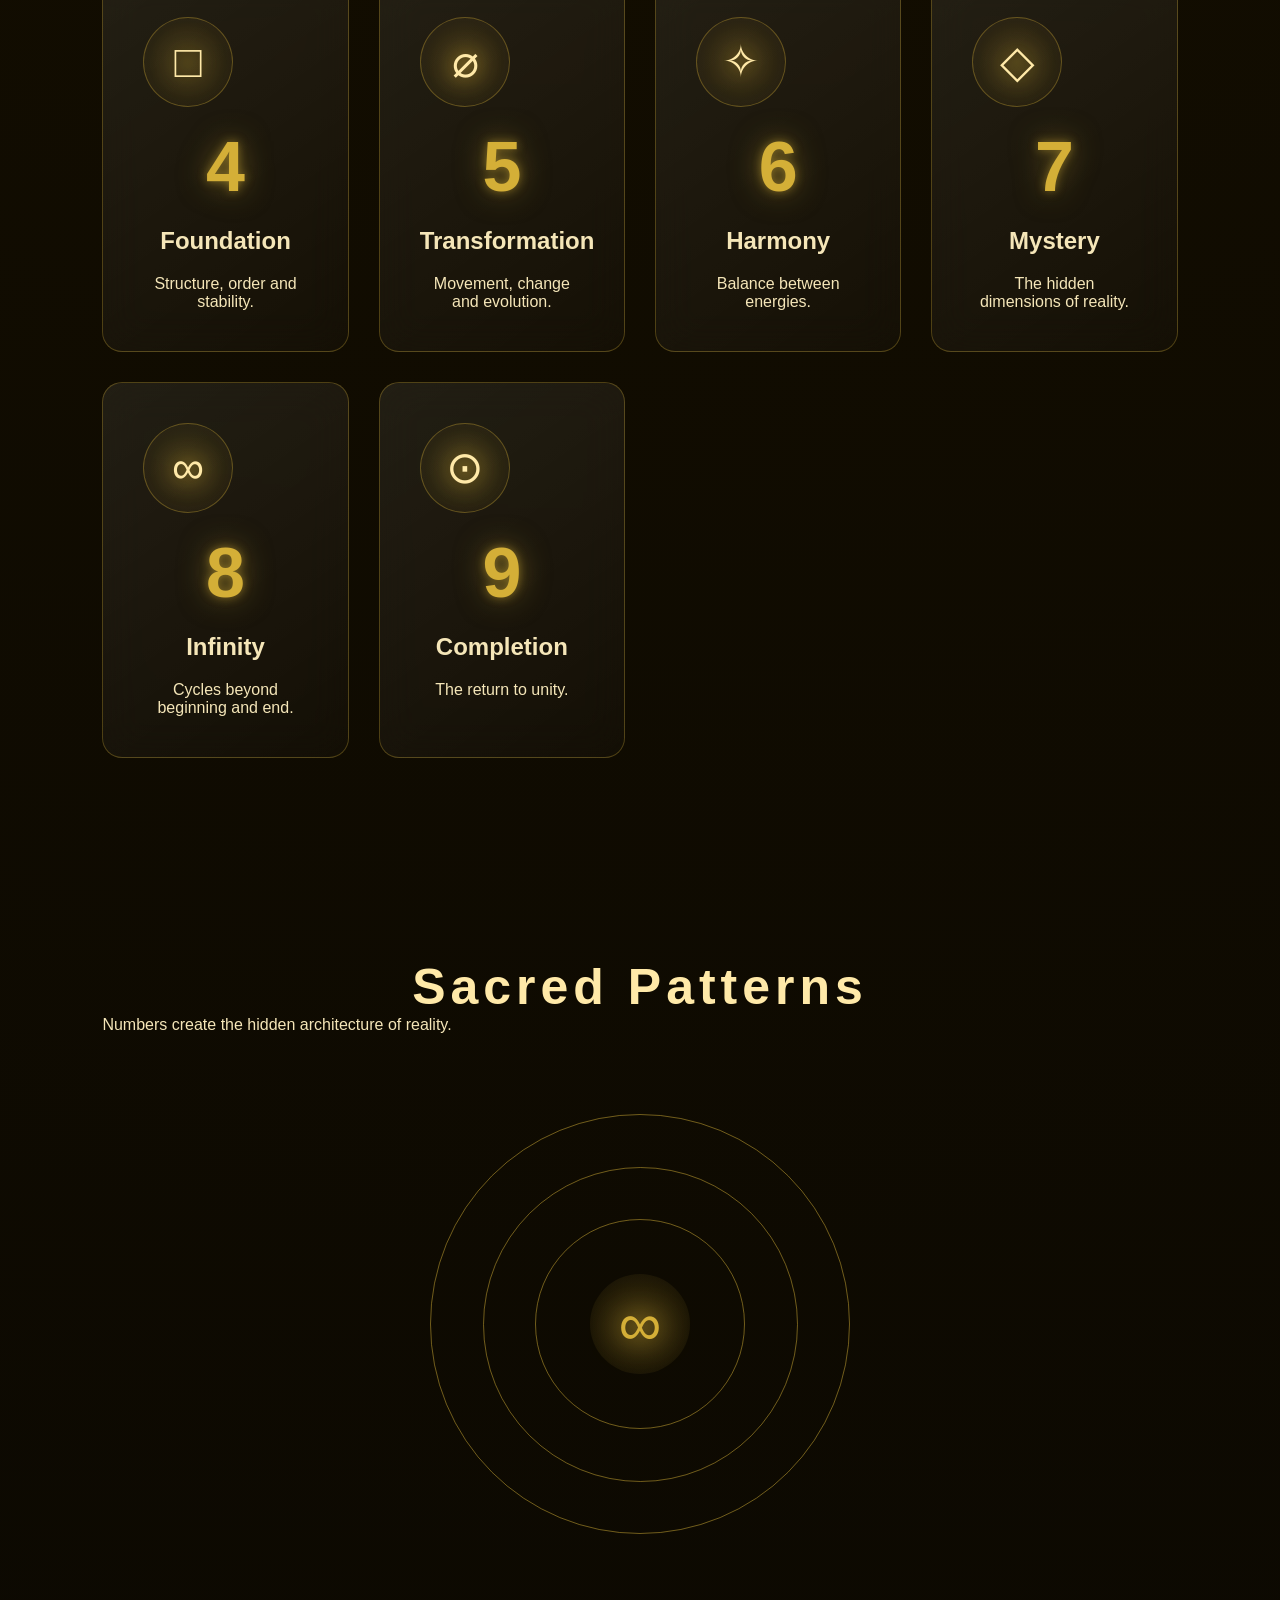
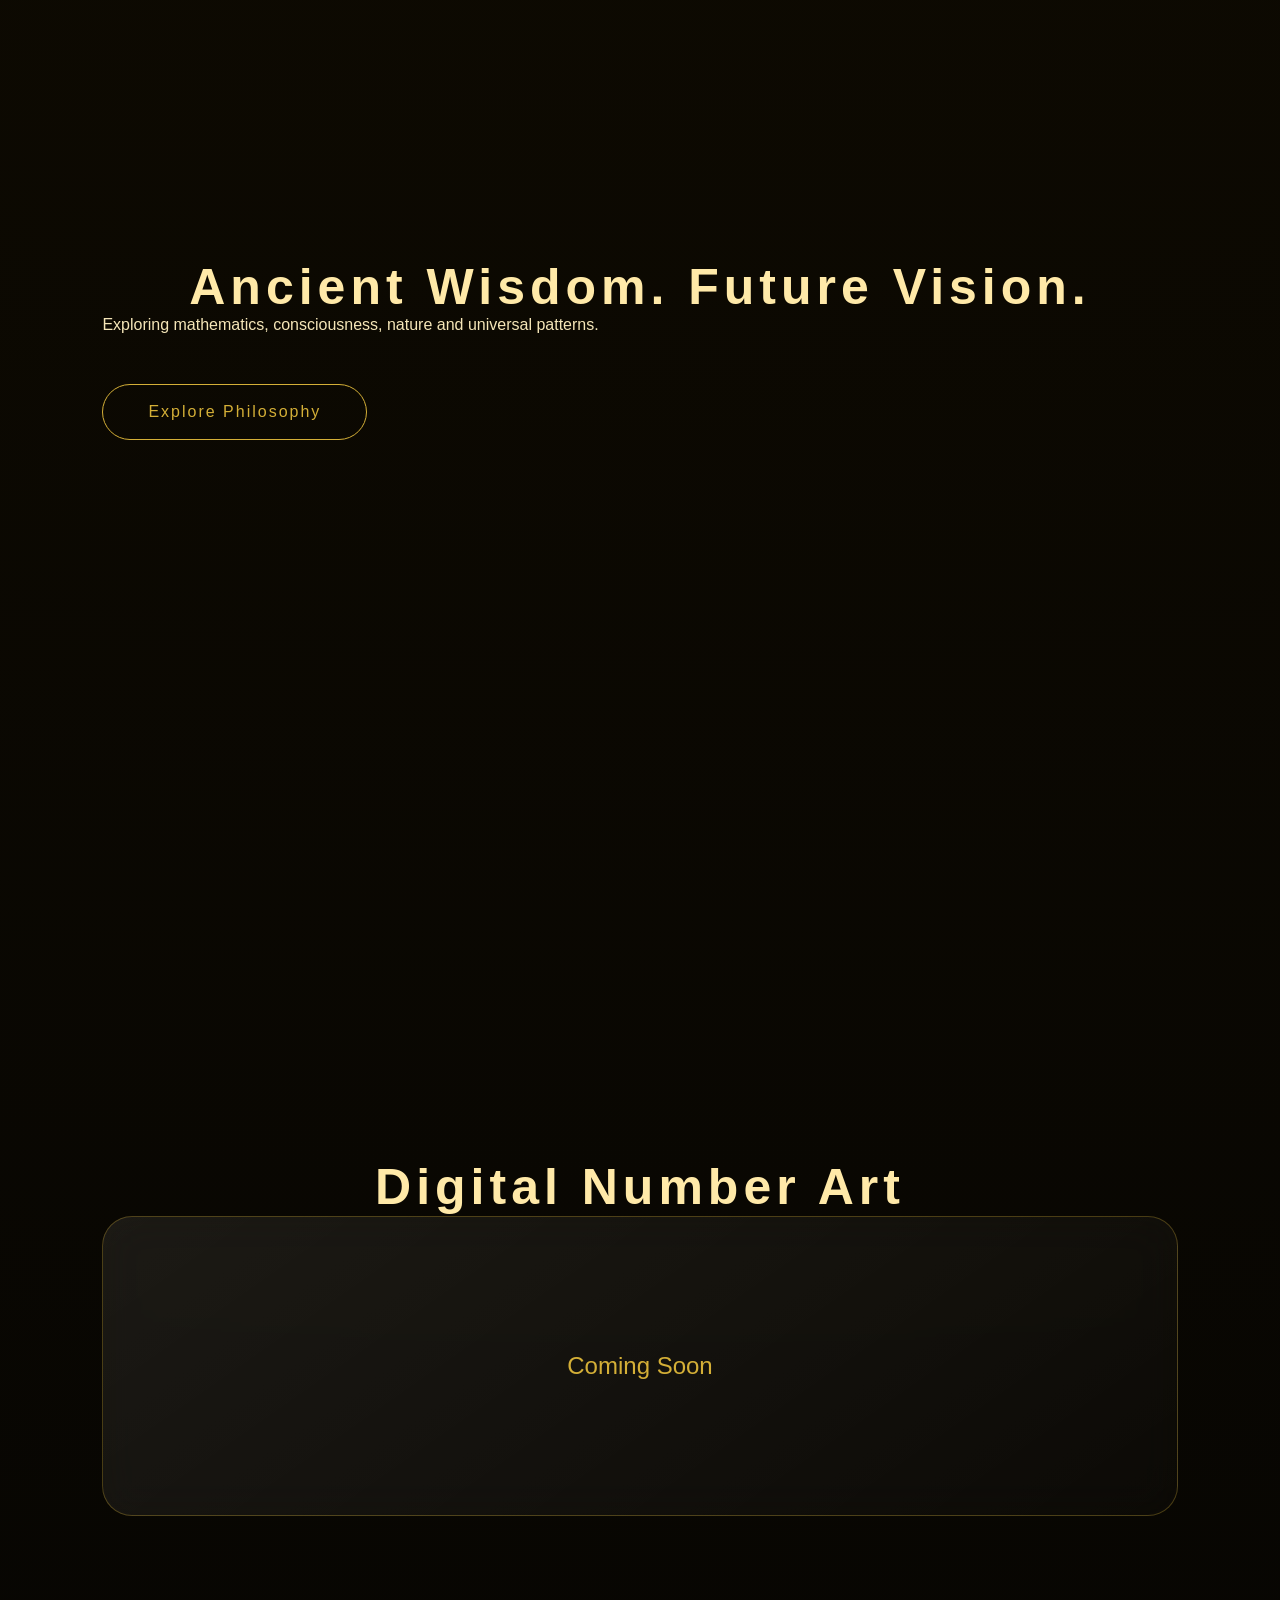
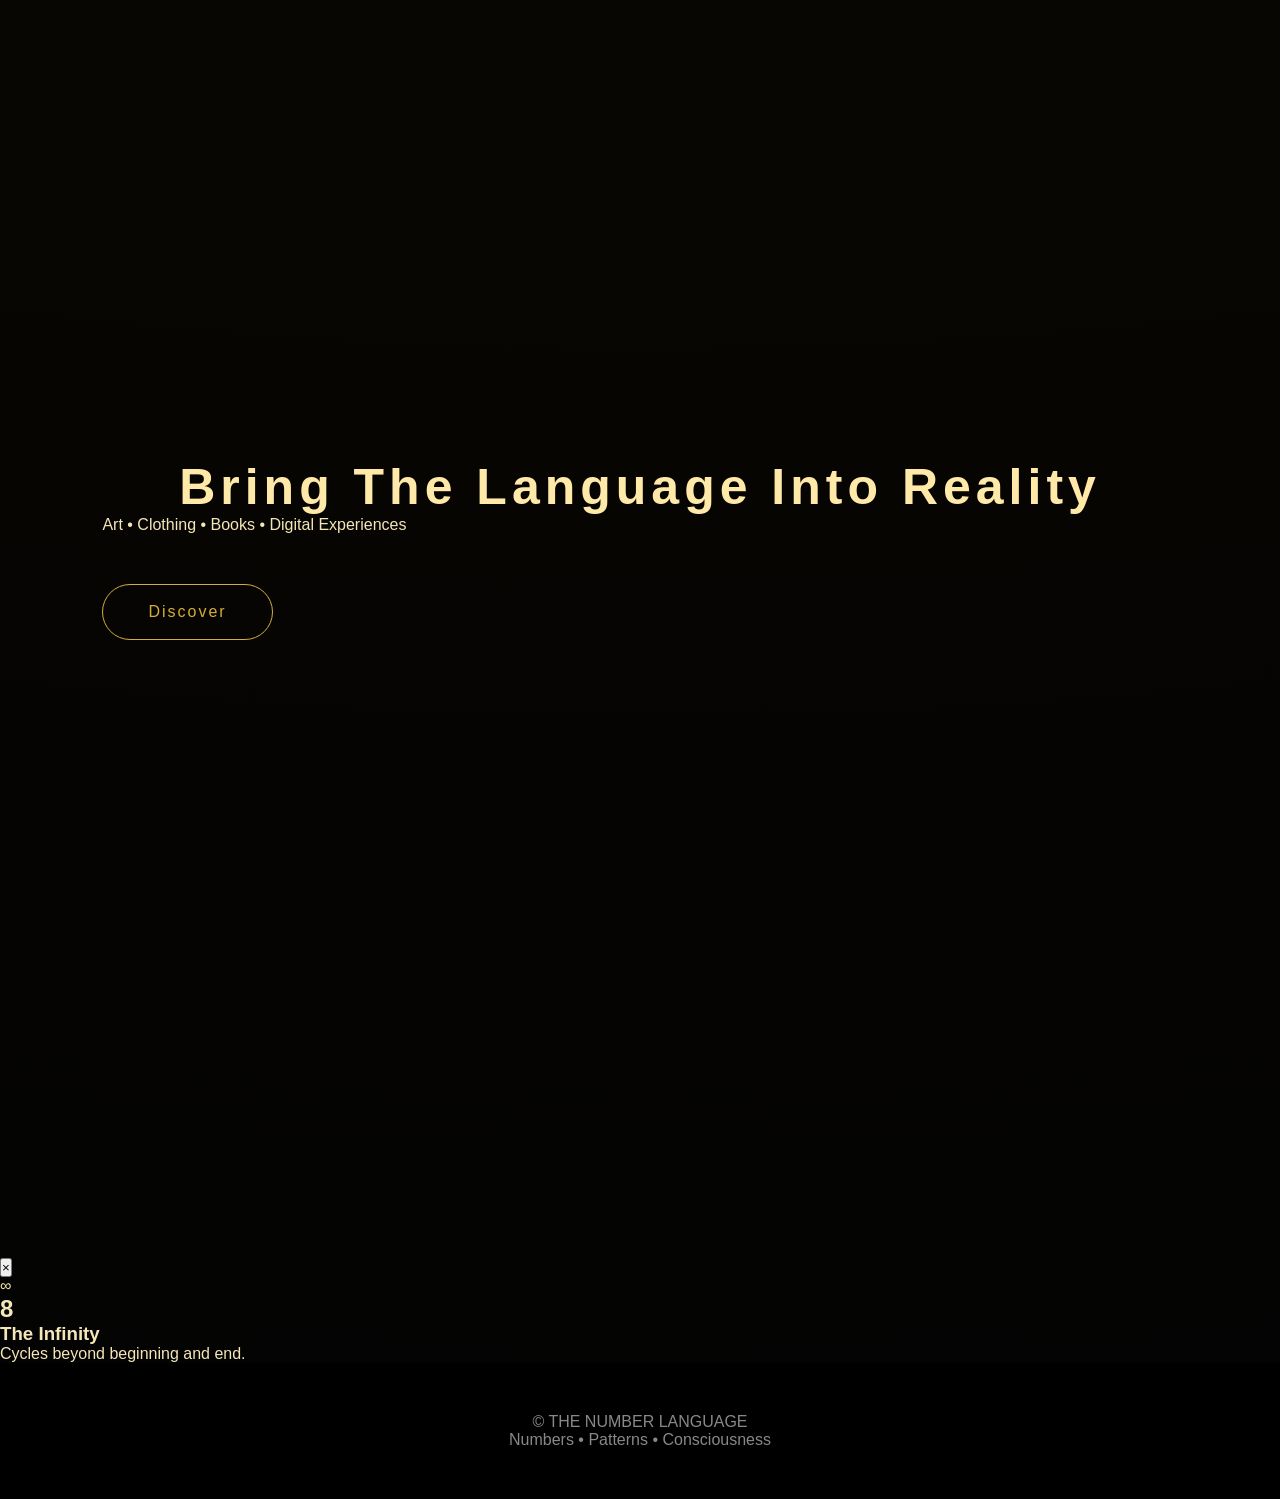
==== commit 9194e303: "Update index.html" ====
--- a/index.html
+++ b/index.html
@@ -7,9 +7,13 @@
 
 <meta name="viewport" content="width=device-width, initial-scale=1.0">
 
-<title>THE NUMBER LANGUAGE</title>
-
-<meta name="description" content="Ancient wisdom, sacred geometry and the hidden language of numbers.">
+
+<title>
+THE NUMBER LANGUAGE | Ancient Wisdom • Cosmic Patterns
+</title>
+
+
+<meta name="description" content="Explore numbers, sacred geometry, consciousness and universal patterns.">
 
 
 <link rel="stylesheet" href="css/style.css">
@@ -18,11 +22,16 @@
 <link rel="stylesheet" href="css/animations.css">
 <link rel="stylesheet" href="css/responsive.css">
 
+
 </head>
 
 
+
 <body>
 
+
+
+<!-- LOADER -->
 
 <div class="loader">
 
@@ -38,6 +47,12 @@
 
 
 
+
+
+
+
+
+<!-- NAVIGATION -->
 
 
 <header class="navbar">
@@ -55,6 +70,7 @@
 
 
 
+
 <nav>
 
 <a href="index.html">Home</a>
@@ -81,6 +97,10 @@
 
 
 
+
+<!-- HERO -->
+
+
 <section class="hero">
 
 
@@ -93,6 +113,7 @@
 
 
 <div class="hero-content">
+
 
 
 <h1>
@@ -105,7 +126,9 @@
 LANGUAGE
 </span>
 
+
 </h1>
+
 
 
 
@@ -123,6 +146,7 @@
 
 
 
+
 <button class="primary-btn">
 
 ENTER THE UNIVERSE
@@ -142,6 +166,9 @@
 
 
 
+
+
+<!-- NUMBER UNIVERSE -->
 
 
 <section class="numbers-section">
@@ -152,10 +179,12 @@
 </h2>
 
 
+
 <p class="section-subtitle">
 
-Every number carries a pattern,
-a philosophy and a story.
+Ten numbers.
+Ten energies.
+Infinite meanings.
 
 </p>
 
@@ -166,92 +195,240 @@
 
 
 
-<div class="number-card">
-<div class="number-symbol">∅</div>
-<h3>0</h3>
-<h4>The Void</h4>
-<p>Infinite possibility before creation.</p>
-</div>
-
-
-
-<div class="number-card">
-<div class="number-symbol">✦</div>
-<h3>1</h3>
-<h4>The Origin</h4>
-<p>The first expression of existence.</p>
-</div>
-
-
-
-<div class="number-card">
-<div class="number-symbol">☯</div>
-<h3>2</h3>
-<h4>Duality</h4>
-<p>The balance between opposing forces.</p>
-</div>
-
-
-
-<div class="number-card">
-<div class="number-symbol">△</div>
-<h3>3</h3>
-<h4>Creation</h4>
-<p>The energy of growth and expression.</p>
-</div>
-
-
-
-<div class="number-card">
-<div class="number-symbol">□</div>
-<h3>4</h3>
-<h4>Foundation</h4>
-<p>Structure, order and stability.</p>
-</div>
-
-
-
-<div class="number-card">
-<div class="number-symbol">⌀</div>
-<h3>5</h3>
-<h4>Transformation</h4>
-<p>Movement, change and evolution.</p>
-</div>
-
-
-
-<div class="number-card">
-<div class="number-symbol">✧</div>
-<h3>6</h3>
-<h4>Harmony</h4>
-<p>Balance between energies.</p>
-</div>
-
-
-
-<div class="number-card">
-<div class="number-symbol">◇</div>
-<h3>7</h3>
-<h4>Mystery</h4>
-<p>The hidden dimensions of reality.</p>
-</div>
-
-
-
-<div class="number-card">
-<div class="number-symbol">∞</div>
-<h3>8</h3>
-<h4>Infinity</h4>
-<p>Cycles beyond beginning and end.</p>
-</div>
-
-
-
-<div class="number-card">
-<div class="number-symbol">⊙</div>
-<h3>9</h3>
-<h4>Completion</h4>
-<p>The return to unity.</p>
+<div class="number-card" data-number="0">
+
+<div class="number-symbol">
+∅
+</div>
+
+<h3>
+0
+</h3>
+
+<h4>
+The Void
+</h4>
+
+<p>
+Infinite possibility before creation.
+</p>
+
+</div>
+
+
+
+
+
+<div class="number-card" data-number="1">
+
+<div class="number-symbol">
+✦
+</div>
+
+<h3>
+1
+</h3>
+
+<h4>
+The Origin
+</h4>
+
+<p>
+The first expression of existence.
+</p>
+
+</div>
+
+
+
+
+
+<div class="number-card" data-number="2">
+
+<div class="number-symbol">
+☯
+</div>
+
+<h3>
+2
+</h3>
+
+<h4>
+Duality
+</h4>
+
+<p>
+The balance between opposing forces.
+</p>
+
+</div>
+
+
+
+
+
+<div class="number-card" data-number="3">
+
+<div class="number-symbol">
+△
+</div>
+
+<h3>
+3
+</h3>
+
+<h4>
+Creation
+</h4>
+
+<p>
+The energy of growth and expression.
+</p>
+
+</div>
+
+
+
+
+
+<div class="number-card" data-number="4">
+
+<div class="number-symbol">
+□
+</div>
+
+<h3>
+4
+</h3>
+
+<h4>
+Foundation
+</h4>
+
+<p>
+Structure, order and stability.
+</p>
+
+</div>
+
+
+
+
+
+<div class="number-card" data-number="5">
+
+<div class="number-symbol">
+⌀
+</div>
+
+<h3>
+5
+</h3>
+
+<h4>
+Transformation
+</h4>
+
+<p>
+Movement, change and evolution.
+</p>
+
+</div>
+
+
+
+
+
+<div class="number-card" data-number="6">
+
+<div class="number-symbol">
+✧
+</div>
+
+<h3>
+6
+</h3>
+
+<h4>
+Harmony
+</h4>
+
+<p>
+Balance between energies.
+</p>
+
+</div>
+
+
+
+
+
+<div class="number-card" data-number="7">
+
+<div class="number-symbol">
+◇
+</div>
+
+<h3>
+7
+</h3>
+
+<h4>
+Mystery
+</h4>
+
+<p>
+The hidden dimensions of reality.
+</p>
+
+</div>
+
+
+
+
+
+<div class="number-card" data-number="8">
+
+<div class="number-symbol">
+∞
+</div>
+
+<h3>
+8
+</h3>
+
+<h4>
+Infinity
+</h4>
+
+<p>
+Cycles beyond beginning and end.
+</p>
+
+</div>
+
+
+
+
+
+<div class="number-card" data-number="9">
+
+<div class="number-symbol">
+⊙
+</div>
+
+<h3>
+9
+</h3>
+
+<h4>
+Completion
+</h4>
+
+<p>
+The return to unity.
+</p>
+
 </div>
 
 
@@ -267,6 +444,9 @@
 
 
 
+
+
+<!-- SACRED GEOMETRY -->
 
 
 <section class="geometry-section">
@@ -277,6 +457,7 @@
 </h2>
 
 
+
 <p>
 
 Numbers create the hidden architecture of reality.
@@ -285,6 +466,7 @@
 
 
 
+
 <div class="sacred-mandala">
 
 
@@ -313,6 +495,10 @@
 
 
 
+
+
+
+<!-- PHILOSOPHY -->
 
 
 <section class="philosophy-preview">
@@ -323,6 +509,7 @@
 </h2>
 
 
+
 <p>
 
 Exploring mathematics, consciousness,
@@ -331,6 +518,7 @@
 </p>
 
 
+
 <a href="philosophy.html" class="primary-btn">
 
 Explore Philosophy
@@ -338,6 +526,7 @@
 </a>
 
 
+
 </section>
 
 
@@ -345,6 +534,10 @@
 
 
 
+
+
+
+<!-- GALLERY -->
 
 
 <section class="gallery-preview">
@@ -355,6 +548,7 @@
 </h2>
 
 
+
 <div class="gallery-box">
 
 Coming Soon
@@ -362,6 +556,7 @@
 </div>
 
 
+
 </section>
 
 
@@ -369,6 +564,9 @@
 
 
 
+
+
+<!-- PRODUCTS -->
 
 
 <section class="products-preview">
@@ -379,9 +577,13 @@
 </h2>
 
 
-<p>
+
+<p>
+
 Art • Clothing • Books • Digital Experiences
-</p>
+
+</p>
+
 
 
 <a href="products.html" class="primary-btn">
@@ -391,6 +593,7 @@
 </a>
 
 
+
 </section>
 
 
@@ -400,16 +603,83 @@
 
 
 
+
+<!-- NUMBER MODAL -->
+
+
+<div class="number-modal">
+
+
+<div class="modal-content">
+
+
+<button class="modal-close">
+
+×
+
+
+</button>
+
+
+
+<div class="modal-symbol">
+
+∞
+
+</div>
+
+
+
+<h2 class="modal-number">
+
+8
+
+</h2>
+
+
+
+<h3 class="modal-title">
+
+The Infinity
+
+</h3>
+
+
+
+<p class="modal-description">
+
+Cycles beyond beginning and end.
+
+</p>
+
+
+
+</div>
+
+
+</div>
+
+
+
+
+
+
+
+
+
 <footer>
 
+
 <p>
 © THE NUMBER LANGUAGE
 </p>
 
+
 <p>
 Numbers • Patterns • Consciousness
 </p>
 
+
 </footer>
 
 
@@ -418,6 +688,8 @@
 
 
 
+
+
 <script src="js/app.js"></script>
 
 <script src="js/theme.js"></script>
@@ -427,6 +699,7 @@
 <script src="js/animations.js"></script>
 
 
+
 </body>
 
 </html>
--- a/css/components.css
+++ b/css/components.css
@@ -597,3 +597,80 @@
 
 }
 }
+/* =====================================
+   NUMBER SYMBOL SYSTEM
+===================================== */
+
+
+.number-symbol {
+
+    font-size:45px;
+
+    color:#ffe9a8;
+
+    margin-bottom:20px;
+
+
+    width:90px;
+
+    height:90px;
+
+
+    display:flex;
+
+    align-items:center;
+
+    justify-content:center;
+
+
+    border-radius:50%;
+
+
+    border:
+
+    1px solid rgba(212,175,55,.35);
+
+
+
+    background:
+
+    radial-gradient(
+
+    circle,
+
+    rgba(212,175,55,.18),
+
+    transparent
+
+    );
+
+
+    text-shadow:
+
+    0 0 25px #d4af37;
+
+
+    transition:.5s;
+
+}
+
+
+
+
+
+.number-card:hover .number-symbol {
+
+
+    transform:
+
+    rotate(15deg)
+
+    scale(1.15);
+
+
+    box-shadow:
+
+    0 0 40px rgba(212,175,55,.5);
+
+
+}
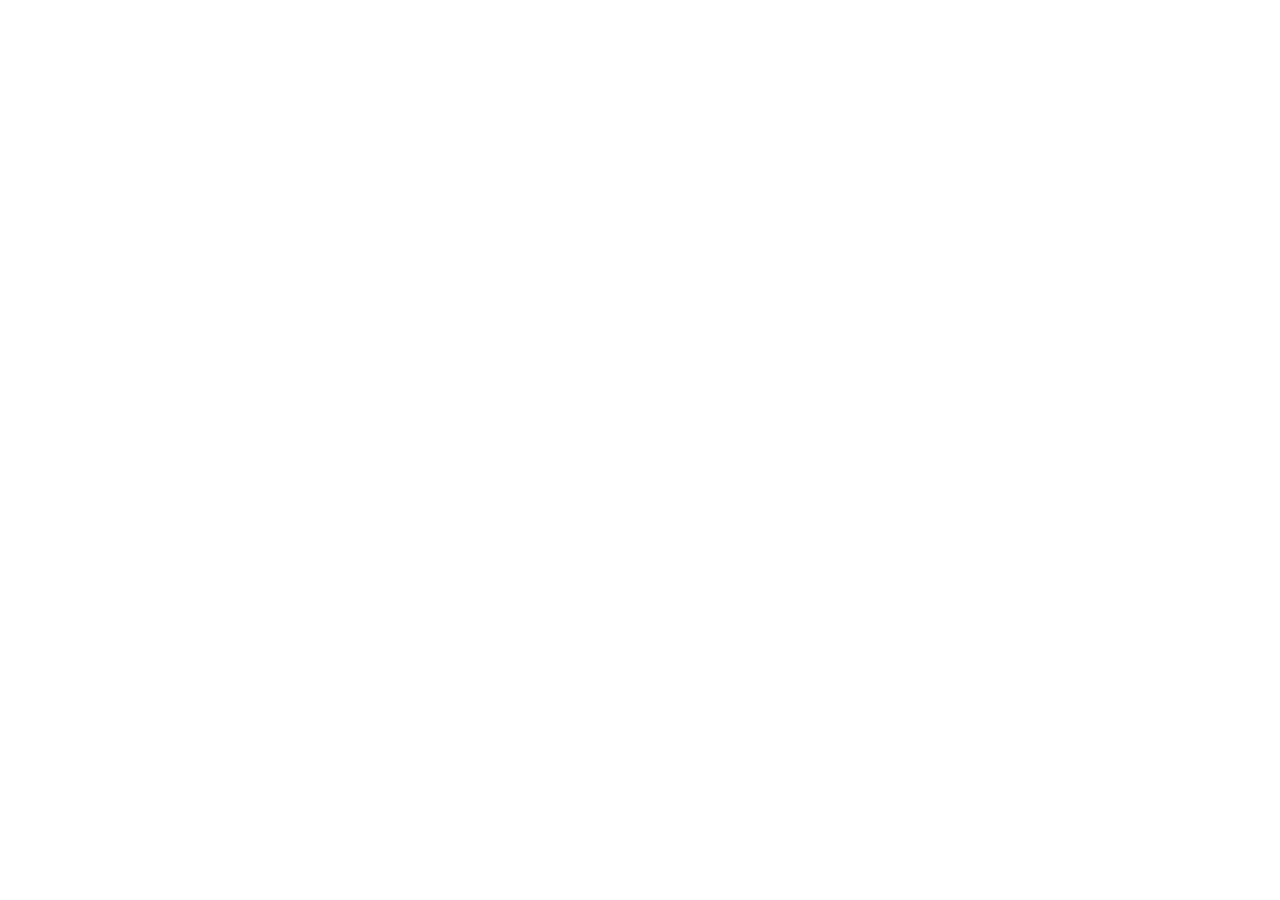
==== commit 57b2451e: "Add transition symbol to index.html" ====
--- a/index.html
+++ b/index.html
@@ -28,6 +28,11 @@
 
 
 <body>
+<div class="page-transition">
+
+<div class="transition-symbol">
+✦
+</div>
 
 
 
--- a/css/style.css
+++ b/css/style.css
@@ -1,483 +1,646 @@
 /* =====================================
    THE NUMBER LANGUAGE
-   Global Cosmic Foundation
+   GLOBAL COSMIC FOUNDATION v3
 ===================================== */
 
 
+@import url('https://fonts.googleapis.com/css2?family=Cinzel:wght@400;600;700&family=Orbitron:wght@400;600;700&display=swap');
+
+
+
+:root {
+
+    --void:#050505;
+
+    --deep-space:#000000;
+
+    --gold:#d4af37;
+
+    --gold-light:#ffe9a8;
+
+    --text:#f5e6b8;
+
+    --muted:#b8b8b8;
+
+    --glass:rgba(255,255,255,0.05);
+
+    --border:rgba(212,175,55,0.3);
+
+}
+
+
+
+
+
+/* =========================
+   RESET
+========================= */
+
+
 * {
-    margin: 0;
-    padding: 0;
-    box-sizing: border-box;
-}
+
+    margin:0;
+
+    padding:0;
+
+    box-sizing:border-box;
+
+}
+
+
+
 
 
 html {
-    scroll-behavior: smooth;
-}
+
+    scroll-behavior:smooth;
+
+}
+
+
+
 
 
 body {
 
-    background: #050505;
-
-    color: #f5e6b8;
+
+    background:var(--void);
+
+
+    color:var(--text);
+
 
     font-family:
-    "Segoe UI",
-    Arial,
+
+    "Cinzel",
+
+    serif;
+
+
+    overflow-x:hidden;
+
+
+    text-rendering:optimizeLegibility;
+
+
+}
+
+
+
+
+
+
+
+a {
+
+    text-decoration:none;
+
+    color:inherit;
+
+}
+
+
+
+
+
+
+
+/* =========================
+   GLOBAL SECTIONS
+========================= */
+
+
+section {
+
+
+    min-height:100vh;
+
+
+    padding:120px 8%;
+
+
+    position:relative;
+
+
+}
+
+
+
+
+
+
+
+/* =========================
+   NAVIGATION
+========================= */
+
+
+.navbar {
+
+
+    position:fixed;
+
+
+    top:0;
+
+
+    width:100%;
+
+
+    padding:25px 8%;
+
+
+    display:flex;
+
+
+    justify-content:space-between;
+
+
+    align-items:center;
+
+
+    z-index:1000;
+
+
+
+    background:
+
+    rgba(0,0,0,.45);
+
+
+
+    backdrop-filter:
+
+    blur(20px);
+
+
+
+    border-bottom:
+
+    1px solid rgba(212,175,55,.15);
+
+
+}
+
+
+
+
+
+
+.logo {
+
+
+    font-size:24px;
+
+
+    letter-spacing:5px;
+
+
+    color:var(--gold);
+
+
+}
+
+
+
+
+
+.logo span {
+
+
+    display:block;
+
+
+    font-size:13px;
+
+
+    letter-spacing:4px;
+
+
+    color:white;
+
+
+}
+
+
+
+
+
+
+
+.navbar nav {
+
+
+    display:flex;
+
+
+    gap:35px;
+
+
+}
+
+
+
+
+
+.navbar a {
+
+
+    color:#ddd;
+
+
+    font-family:
+
+    "Orbitron",
+
     sans-serif;
 
-    overflow-x: hidden;
-
-}
-
-
-
-
-
-/* Links */
-
-a {
-
-    text-decoration: none;
-
-    color: inherit;
-
-}
-
-
-
-
-
-/* Main Sections */
-
-section {
-
-    min-height: 100vh;
-
-    padding: 100px 8%;
-
-    position: relative;
-
-}
-
-
-
-
-
-/* Loader */
+
+    font-size:14px;
+
+
+    transition:.4s;
+
+
+}
+
+
+
+
+
+.navbar a:hover {
+
+
+    color:var(--gold);
+
+
+}
+
+
+
+
+
+
+
+
+/* =========================
+   HERO SYSTEM
+========================= */
+
+
+.hero {
+
+
+    display:flex;
+
+
+    align-items:center;
+
+
+    justify-content:center;
+
+
+    text-align:center;
+
+
+    overflow:hidden;
+
+
+}
+
+
+
+
+
+
+.hero-content {
+
+
+    position:relative;
+
+
+    z-index:10;
+
+
+}
+
+
+
+
+
+
+
+.hero h1 {
+
+
+    font-size:
+
+    clamp(55px,8vw,120px);
+
+
+    letter-spacing:15px;
+
+
+    color:white;
+
+
+    font-weight:700;
+
+
+}
+
+
+
+
+
+.hero h1 span {
+
+
+    color:var(--gold);
+
+
+}
+
+
+
+
+
+
+
+.hero p {
+
+
+    margin-top:40px;
+
+
+    max-width:700px;
+
+
+    font-size:20px;
+
+
+    line-height:2;
+
+
+    color:var(--muted);
+
+
+}
+
+
+
+
+
+
+
+
+/* =========================
+   COSMIC BACKGROUND
+========================= */
+
+
+.cosmic-background {
+
+
+    position:absolute;
+
+
+    inset:0;
+
+
+    background:
+
+
+    radial-gradient(
+
+    circle at center,
+
+    rgba(212,175,55,.18),
+
+    transparent 35%
+
+    ),
+
+
+    radial-gradient(
+
+    circle at 30% 20%,
+
+    rgba(100,50,200,.25),
+
+    transparent 40%
+
+    ),
+
+
+    linear-gradient(
+
+    180deg,
+
+    #050505,
+
+    #000
+
+    );
+
+
+}
+
+
+
+
+
+.particles {
+
+
+    position:absolute;
+
+
+    inset:0;
+
+
+    pointer-events:none;
+
+
+}
+
+
+
+
+
+
+
+
+/* =========================
+   BUTTON FOUNDATION
+========================= */
+
+
+.primary-btn {
+
+
+    margin-top:40px;
+
+
+    padding:18px 45px;
+
+
+    border-radius:50px;
+
+
+    border:
+
+    1px solid var(--gold);
+
+
+
+    background:transparent;
+
+
+    color:var(--gold);
+
+
+    font-family:
+
+    "Orbitron",
+
+    sans-serif;
+
+
+    letter-spacing:2px;
+
+
+    cursor:pointer;
+
+
+    transition:.5s;
+
+
+}
+
+
+
+
+
+.primary-btn:hover {
+
+
+    background:var(--gold);
+
+
+    color:black;
+
+
+    transform:translateY(-5px);
+
+
+}
+
+
+
+
+
+
+
+
+/* =========================
+   LOADER
+========================= */
+
 
 .loader {
 
-    position: fixed;
-
-    inset: 0;
+
+    position:fixed;
+
+
+    inset:0;
+
 
     background:
+
+
     radial-gradient(
-        circle,
-        #211600,
-        #000
+
+    circle,
+
+    #211600,
+
+    #000
+
     );
 
-    display: flex;
-
-    flex-direction: column;
-
-    justify-content: center;
-
-    align-items: center;
-
-    z-index: 9999;
-
-}
+
+    display:flex;
+
+
+    justify-content:center;
+
+
+    align-items:center;
+
+
+    z-index:9999;
+
+
+}
+
+
+
 
 
 .loader-symbol {
 
-    font-size: 80px;
-
-    color: #d4af37;
-
-}
-
-
-
-
-
-/* Navigation */
-
-
-.navbar {
-
-    position: fixed;
-
-    top: 0;
-
-    width: 100%;
-
-    padding: 25px 8%;
-
-    display: flex;
-
-    justify-content: space-between;
-
-    align-items: center;
-
-    z-index: 1000;
-
-    background:
-
-    rgba(0,0,0,0.35);
-
-    backdrop-filter:
-
-    blur(15px);
-
-}
-
-
-
-.logo {
-
-    font-size: 22px;
-
-    letter-spacing: 4px;
-
-    color: #d4af37;
-
-}
-
-
-
-.logo span {
-
-    display: block;
-
-    font-size: 14px;
-
-    color: #fff;
-
-}
-
-
-
-.navbar nav {
-
-    display: flex;
-
-    gap: 30px;
-
-}
-
-
-
-.navbar a {
-
-    color: #ddd;
-
-    transition: .3s;
-
-}
-
-
-.navbar a:hover {
-
-    color: #d4af37;
-
-}
-
-
-
-
-
-/* Hero */
-
-
-.hero {
-
-    display: flex;
-
-    align-items: center;
-
-    justify-content: center;
-
-    text-align: center;
-
-    background:
-
-    radial-gradient(
-    circle at center,
-    #302000,
-    #000 60%
-    );
-
-}
-
-
-
-.hero h1 {
-
-    font-size: clamp(50px,8vw,110px);
-
-    letter-spacing: 12px;
-
-    color:white;
-
-}
-
-
-
-.hero h1 span {
-
-    color:#d4af37;
-
-}
-
-
-
-.hero p {
-
-    margin-top:40px;
-
-    font-size:20px;
-
-    line-height:1.8;
-
-    color:#ccc;
-
-}
-
-
-
-.primary-btn {
-
-    margin-top:50px;
-
-    padding:18px 45px;
-
-    border-radius:50px;
-
-    border:1px solid #d4af37;
-
-    background:transparent;
-
-    color:#d4af37;
-
-    cursor:pointer;
-
-}
-
-
-
-
-
-/* Number Cards */
-
-
-.number-grid {
-
-    display:grid;
-
-    grid-template-columns:
-
-    repeat(4,1fr);
-
-    gap:30px;
-
-    margin-top:60px;
-
-}
-
-
-
-.number-card {
-
-    padding:40px;
-
-    background:
-
-    rgba(255,255,255,.05);
-
-    border:
-
-    1px solid rgba(212,175,55,.3);
-
-    border-radius:20px;
+
+    font-size:90px;
+
+
+    color:var(--gold);
+
+
+}
+
+
+
+
+
+
+
+
+/* =========================
+   FOOTER
+========================= */
+
+
+footer {
+
+
+    padding:60px;
+
 
     text-align:center;
 
-}
-
-
-
-.number-card h3 {
-
-    font-size:70px;
-
-    color:#d4af37;
-
-}
-
-
-
-.number-card h4 {
-
-    margin:20px 0;
-
-    font-size:24px;
-
-}
-
-
-
-
-
-
-/* Geometry */
-
-
-.geometry-placeholder {
-
-    margin-top:50px;
-
-    font-size:80px;
-
-    color:#d4af37;
-
-    text-align:center;
-
-}
-
-
-
-
-
-/* Footer */
-
-
-footer {
-
-    padding:50px;
-
-    text-align:center;
 
     background:#000;
 
+
     color:#888;
 
-}
-/* =====================================
-   COSMIC HERO SYSTEM
-===================================== */
-
-
-.hero {
-
-    overflow:hidden;
-
-    position:relative;
-
-}
-
-
-
-
-.cosmic-background {
-
-
-    position:absolute;
-
-    inset:0;
-
-
-    background:
-
-    radial-gradient(
-        circle at center,
-        rgba(212,175,55,.15),
-        transparent 40%
-    ),
-
-    radial-gradient(
-        circle at 30% 20%,
-        rgba(80,50,150,.25),
-        transparent 35%
-    ),
-
-    linear-gradient(
-        180deg,
-        #050505,
-        #000
-    );
-
-
-    z-index:0;
-
-
-}
-
-
-
-
-
-.hero-content {
-
-
-    position:relative;
-
-    z-index:5;
-
-
-}
-
-
-
-
-
-.sacred-circle {
-
-
-    z-index:2;
-
-
-    opacity:.7;
-
-
-}
-
-
-
-
-
-.particles {
-
-
-    position:absolute;
-
-    inset:0;
-
-
-    z-index:3;
-
-
-    pointer-events:none;
-
-
-}
-
-
-
-
-
-.hero h1,
-.hero p,
-.hero button {
-
-
-    position:relative;
-
-    z-index:6;
-
-
-}
+
+    letter-spacing:2px;
+
+
+}
+
+
+
+
+
+
+footer p {
+
+
+    margin:10px;
+
+
+}
--- a/css/components.css
+++ b/css/components.css
@@ -1,676 +1,1468 @@
 /* =====================================
    THE NUMBER LANGUAGE
-   Premium Website Components
+   COMPONENT SYSTEM v3
 ===================================== */
 
 
-/* Main Container */
-
-.container {
+
+/* =========================
+   BUTTONS
+========================= */
+
+
+.primary-btn {
+
+    display:inline-block;
+
+    padding:18px 45px;
+
+    border-radius:50px;
+
+    border:1px solid #d4af37;
+
+    color:#d4af37;
+
+    background:transparent;
+
+    letter-spacing:2px;
+
+    transition:.5s;
+
+}
+
+
+.primary-btn:hover {
+
+    background:#d4af37;
+
+    color:#000;
+
+    transform:translateY(-5px);
+
+}
+
+
+
+
+
+
+/* =========================
+   SECTION TEXT
+========================= */
+
+
+.section-subtitle {
+
+    max-width:700px;
+
+    margin:20px auto 60px;
+
+    text-align:center;
+
+    color:#bbb;
+
+    line-height:2;
+
+}
+
+
+
+
+
+
+
+/* =========================
+   NUMBER UNIVERSE
+========================= */
+
+
+.number-grid {
+
+    display:grid;
+
+    grid-template-columns:
+
+    repeat(auto-fit,minmax(250px,1fr));
+
+    gap:30px;
+
+}
+
+
+
+
+
+
+.number-card {
+
+
+    min-height:330px;
+
+
+    display:flex;
+
+
+    flex-direction:column;
+
+
+    justify-content:center;
+
+
+    align-items:center;
+
+
+    text-align:center;
+
+
+    cursor:pointer;
+
+
+    padding:30px;
+
+
+    border-radius:25px;
+
+
+    border:
+
+    1px solid rgba(212,175,55,.25);
+
+
+
+    background:
+
+    rgba(255,255,255,.05);
+
+
+
+    backdrop-filter:blur(20px);
+
+
+    transition:.5s;
+
+
+}
+
+
+
+
+
+.number-card:hover {
+
+
+    transform:
+
+    translateY(-15px);
+
+
+    border-color:#d4af37;
+
+
+}
+
+
+
+
+
+.number-symbol {
+
+
+    width:90px;
+
+
+    height:90px;
+
+
+    border-radius:50%;
+
+
+    display:flex;
+
+
+    align-items:center;
+
+
+    justify-content:center;
+
+
+    font-size:45px;
+
+
+    color:#ffe9a8;
+
+
+    border:
+
+    1px solid rgba(212,175,55,.4);
+
+
+    margin-bottom:20px;
+
+
+    text-shadow:
+
+    0 0 30px #d4af37;
+
+
+    transition:.5s;
+
+
+}
+
+
+
+
+.number-card:hover .number-symbol {
+
+
+    transform:
+
+    scale(1.15)
+
+    rotate(15deg);
+
+
+}
+
+
+
+
+
+
+.number-card h3 {
+
+
+    font-size:100px;
+
+    margin:10px;
+
+    color:#d4af37;
+
+
+}
+
+
+
+
+.number-card h4 {
+
+
+    color:#ffe9a8;
+
+    letter-spacing:3px;
+
+
+}
+
+
+
+
+.number-card p {
+
+
+    color:#bbb;
+
+    line-height:1.7;
+
+
+}
+
+
+
+
+
+
+
+
+
+/* =========================
+   SACRED MANDALA
+========================= */
+
+
+.sacred-mandala {
+
+
+    width:420px;
+
+
+    height:420px;
+
+
+    position:relative;
+
+
+    margin:80px auto;
+
+
+    display:flex;
+
+
+    align-items:center;
+
+
+    justify-content:center;
+
+
+}
+
+
+
+
+
+.mandala-ring {
+
+
+    position:absolute;
+
+
+    border-radius:50%;
+
+
+    border:
+
+    1px solid rgba(212,175,55,.5);
+
+
+}
+
+
+
+
+
+.ring-one {
+
+width:100%;
+
+height:100%;
+
+}
+
+
+
+.ring-two {
+
+width:75%;
+
+height:75%;
+
+}
+
+
+
+.ring-three {
+
+width:50%;
+
+height:50%;
+
+}
+
+
+
+
+
+.mandala-core {
+
+
+    width:100px;
+
+
+    height:100px;
+
+
+    border-radius:50%;
+
+
+    display:flex;
+
+
+    align-items:center;
+
+
+    justify-content:center;
+
+
+    font-size:60px;
+
+
+    color:#d4af37;
+
+
+    text-shadow:
+
+    0 0 40px #d4af37;
+
+
+}
+
+
+
+
+
+
+
+
+
+/* =========================
+   NUMBER MODAL
+========================= */
+
+
+.number-modal {
+
+
+    position:fixed;
+
+
+    inset:0;
+
+
+    display:none;
+
+
+    justify-content:center;
+
+
+    align-items:center;
+
+
+    background:
+
+    rgba(0,0,0,.85);
+
+
+    backdrop-filter:blur(20px);
+
+
+    z-index:5000;
+
+
+}
+
+
+
+
+
+.modal-content {
+
+
+    width:90%;
+
+
+    max-width:500px;
+
+
+    padding:50px;
+
+
+    text-align:center;
+
+
+    border-radius:30px;
+
+
+    background:
+
+    rgba(255,255,255,.08);
+
+
+    border:
+
+    1px solid rgba(212,175,55,.4);
+
+
+}
+
+
+
+
+.modal-close {
+
+
+    position:absolute;
+
+
+    top:30px;
+
+
+    right:30px;
+
+
+    font-size:35px;
+
+
+    background:none;
+
+
+    border:none;
+
+
+    color:white;
+
+
+}
+
+
+
+
+
+.modal-symbol {
+
+
+    font-size:70px;
+
+    color:#d4af37;
+
+
+}
+
+
+
+
+.modal-number {
+
+
+    font-size:90px;
+
+    color:white;
+
+
+}
+
+
+
+
+
+.modal-title {
+
+
+    font-size:30px;
+
+    color:#ffe9a8;
+
+
+}
+
+
+
+
+
+
+
+
+
+/* =========================
+   PHILOSOPHY WORLD
+========================= */
+
+
+.world-hero {
+
+
+    min-height:80vh;
+
+
+    display:flex;
+
+
+    justify-content:center;
+
+
+    align-items:center;
+
+
+    text-align:center;
+
+
+    position:relative;
+
+
+}
+
+
+
+
+
+.world-hero h1 {
+
+
+    font-size:80px;
+
+
+    letter-spacing:8px;
+
+
+}
+
+
+
+
+
+.philosophy-section {
+
+
+    max-width:900px;
+
+
+    margin:120px auto;
+
+
+    padding:40px;
+
+
+    text-align:center;
+
+
+    position:relative;
+
+
+}
+
+
+
+
+.philosophy-section h2 {
+
+
+    color:#d4af37;
+
+
+    font-size:45px;
+
+
+}
+
+
+
+
+.philosophy-section p {
+
+
+    color:#ccc;
+
+
+    font-size:20px;
+
+
+    line-height:2;
+
+
+}
+
+
+
+
+
+.quote-section {
+
+
+    min-height:400px;
+
+
+    display:flex;
+
+
+    flex-direction:column;
+
+
+    justify-content:center;
+
+
+    align-items:center;
+
+
+    text-align:center;
+
+
+    background:
+
+    radial-gradient(
+
+    circle,
+
+    rgba(212,175,55,.12),
+
+    transparent
+
+    );
+
+
+}
+
+
+
+
+
+.quote-section h2 {
+
+
+    color:#ffe9a8;
+
+
+    font-size:55px;
+
+
+    font-style:italic;
+
+
+}
+
+
+
+
+
+
+
+
+
+/* =========================
+   GALLERY WORLD
+========================= */
+
+
+.gallery-world {
+
 
     max-width:1200px;
 
-    margin:auto;
-
-}
-
-
-
-/* Section Subtitle */
-
-.section-subtitle {
+
+    margin:120px auto;
+
 
     text-align:center;
 
-    max-width:700px;
-
-    margin:20px auto 60px;
-
-    color:#bdbdbd;
-
-    font-size:18px;
+
+}
+
+
+
+
+
+.collection-grid {
+
+
+    display:grid;
+
+
+    grid-template-columns:
+
+    repeat(auto-fit,minmax(250px,1fr));
+
+
+    gap:30px;
+
+
+}
+
+
+
+
+
+.collection-card {
+
+
+    padding:40px;
+
+
+    min-height:220px;
+
+
+    border-radius:30px;
+
+
+    background:
+
+    rgba(255,255,255,.04);
+
+
+    border:
+
+    1px solid rgba(212,175,55,.3);
+
+
+    transition:.5s;
+
+
+}
+
+
+
+
+
+.collection-card:hover {
+
+
+    transform:
+
+    translateY(-15px);
+
+
+    border-color:#d4af37;
+
+
+}
+
+
+
+
+
+.collection-card h3 {
+
+
+    color:#ffe9a8;
+
+
+    font-size:28px;
+
+
+}
+
+
+
+
+
+.collection-card p {
+
+
+    color:#bbb;
+
 
     line-height:1.8;
 
-}
-
-
-
-
-
-/* Premium Button */
-
-.primary-btn {
-
-
-    display:inline-block;
-
-    padding:18px 45px;
-
-    border-radius:50px;
-
-    border:1px solid #d4af37;
+
+}
+
+
+
+
+
+.art-grid {
+
+
+    display:grid;
+
+
+    grid-template-columns:
+
+    repeat(auto-fit,minmax(220px,1fr));
+
+
+    gap:30px;
+
+
+}
+
+
+
+
+.art-placeholder {
+
+
+    height:300px;
+
+
+    border-radius:30px;
+
+
+    display:flex;
+
+
+    justify-content:center;
+
+
+    align-items:center;
+
+
+    font-size:90px;
+
+
+    color:#d4af37;
+
+
+    border:
+
+    1px solid rgba(212,175,55,.3);
+
+
+    transition:.5s;
+
+
+}
+
+
+
+
+
+.art-placeholder:hover {
+
+
+    transform:
+
+    scale(1.05);
+
+
+}
+/* =====================================
+   GALLERY ART MUSEUM CARDS
+===================================== */
+
+
+.art-card {
+
+
+    padding:30px;
+
+
+    border-radius:30px;
+
+
+    border:
+
+    1px solid rgba(212,175,55,.3);
+
+
+
+    background:
+
+    rgba(255,255,255,.05);
+
+
+
+    backdrop-filter:blur(20px);
+
+
+    text-align:center;
+
+
+    transition:.5s;
+
+
+}
+
+
+
+.art-card:hover {
+
+
+    transform:
+
+    translateY(-15px);
+
+
+
+    border-color:#d4af37;
+
+
+}
+
+
+
+
+
+.art-image {
+
+
+    height:250px;
+
+
+    display:flex;
+
+
+    align-items:center;
+
+
+    justify-content:center;
+
+
+    border-radius:25px;
+
+
+
+    font-size:100px;
+
+
+
+    color:#d4af37;
+
+
+
+    background:
+
+    radial-gradient(
+
+    circle,
+
+    rgba(212,175,55,.2),
+
+    transparent
+
+    );
+
+
+
+    margin-bottom:25px;
+
+
+
+    text-shadow:
+
+    0 0 40px #d4af37;
+
+
+
+}
+
+
+
+
+
+.art-card h3 {
+
+
+    color:#ffe9a8;
+
+
+    font-size:28px;
+
+
+}
+
+
+
+
+
+.art-card p {
+
+
+    color:#bbb;
+
+
+    line-height:1.8;
+
+
+    margin-bottom:25px;
+
+
+}
+/* =====================================
+   PRODUCTS WORLD
+===================================== */
+
+
+.products-world {
+
+
+    max-width:1200px;
+
+
+    margin:120px auto;
+
+
+    text-align:center;
+
+
+}
+
+
+
+
+
+.product-grid {
+
+
+    display:grid;
+
+
+    grid-template-columns:
+
+    repeat(auto-fit,minmax(250px,1fr));
+
+
+    gap:35px;
+
+
+}
+
+
+
+
+
+
+
+.product-card {
+
+
+    padding:40px;
+
+
+    min-height:350px;
+
+
+    border-radius:30px;
+
+
+    border:
+
+    1px solid rgba(212,175,55,.3);
+
+
+    background:
+
+    rgba(255,255,255,.05);
+
+
+    backdrop-filter:blur(20px);
+
+
+    transition:.5s;
+
+
+}
+
+
+
+
+
+.product-card:hover {
+
+
+    transform:
+
+    translateY(-15px);
+
+
+    border-color:#d4af37;
+
+
+    box-shadow:
+
+    0 0 40px rgba(212,175,55,.2);
+
+
+}
+
+
+
+
+
+.product-symbol {
+
+
+    width:100px;
+
+
+    height:100px;
+
+
+    margin:0 auto 25px;
+
+
+    border-radius:50%;
+
+
+    display:flex;
+
+
+    justify-content:center;
+
+
+    align-items:center;
+
+
+    font-size:55px;
+
+
+    color:#d4af37;
+
+
+    border:
+
+    1px solid rgba(212,175,55,.4);
+
+
+    text-shadow:
+
+    0 0 35px #d4af37;
+
+
+}
+
+
+
+
+
+.product-card h3 {
+
+
+    color:#ffe9a8;
+
+
+    font-size:30px;
+
+
+}
+
+
+
+
+
+.product-card p {
+
+
+    color:#bbb;
+
+
+    line-height:1.8;
+
+
+    margin-bottom:30px;
+
+
+}
+/* =====================================
+   ABOUT WORLD
+===================================== */
+
+
+.about-section {
+
+
+    max-width:900px;
+
+
+    margin:120px auto;
+
+
+    padding:50px;
+
+
+    text-align:center;
+
+
+    position:relative;
+
+
+}
+
+
+
+
+
+.about-section::before {
+
+
+    content:"✦";
+
+
+    position:absolute;
+
+
+    top:-50px;
+
+
+    left:50%;
+
+
+    transform:translateX(-50%);
+
+
+    font-size:80px;
+
+
+    color:rgba(212,175,55,.15);
+
+
+}
+
+
+
+
+
+
+.about-section h2 {
+
+
+    font-size:45px;
+
+
+    color:#d4af37;
+
+
+    margin-bottom:30px;
+
+
+}
+
+
+
+
+
+
+.about-section p {
+
+
+    font-size:20px;
+
+
+    line-height:2;
+
+
+    color:#ccc;
+
+
+}
+/* =====================================
+   CONTACT PORTAL
+===================================== */
+
+
+.contact-section {
+
+
+    max-width:800px;
+
+
+    margin:120px auto;
+
+
+    text-align:center;
+
+
+}
+
+
+
+.contact-section h2 {
+
+
+    font-size:50px;
+
+
+    color:#d4af37;
+
+
+    margin-bottom:50px;
+
+
+}
+
+
+
+
+
+.contact-form {
+
+
+    display:flex;
+
+
+    flex-direction:column;
+
+
+    gap:25px;
+
+
+    padding:50px;
+
+
+    border-radius:30px;
+
+
+    border:
+
+    1px solid rgba(212,175,55,.3);
+
+
+    background:
+
+    rgba(255,255,255,.05);
+
+
+    backdrop-filter:blur(20px);
+
+
+}
+
+
+
+
+
+
+.contact-form input,
+
+
+.contact-form textarea {
+
+
+    width:100%;
+
+
+    padding:20px;
+
+
+    border-radius:15px;
+
+
+    border:
+
+    1px solid rgba(212,175,55,.3);
+
+
+    background:
+
+    rgba(0,0,0,.3);
+
+
+    color:white;
+
 
     font-size:16px;
 
-    letter-spacing:2px;
-
-    transition:.5s;
-
-}
-
-
-
-
-
-.primary-btn:hover {
-
-
-    transform:translateY(-5px);
-
-}
-
-
-
-
-
-/* Glass Card System */
-
-
-.glass-card {
-
-
-    background:
-
-    rgba(255,255,255,0.05);
-
-
-    backdrop-filter:
-
-    blur(20px);
-
-
-    border:
-
-    1px solid
-
-    rgba(212,175,55,.25);
-
-
-    border-radius:25px;
-
-
-    padding:40px;
-
-
-    transition:.5s;
-
-
-}
-
-
-
-
-.glass-card:hover {
-
-
-    transform:
-
-    translateY(-10px);
-
-
-}
-
-
-
-
-
-/* Number Cards Upgrade */
-
-
-.number-card {
-
-
-    position:relative;
-
-    overflow:hidden;
-
-
-}
-
-
-
-
-
-.number-card::before {
-
-
-    content:"";
-
-
-    position:absolute;
-
-
-    inset:0;
-
-
-    background:
-
-    radial-gradient(
-
-    circle,
-
-    rgba(212,175,55,.15),
-
-    transparent 60%
-
-    );
-
-
-    opacity:0;
-
-
-    transition:.5s;
-
-
-}
-
-
-
-.number-card:hover::before {
-
-
-    opacity:1;
-
-
-}
-
-
-
-
-
-/* Gallery Cards */
-
-
-.gallery-box {
-
-
-    min-height:300px;
-
-
-    display:flex;
-
-
-    align-items:center;
-
-
-    justify-content:center;
-
-
-    border-radius:30px;
-
-
-    border:
-
-    1px solid
-
-    rgba(212,175,55,.3);
-
-
-    background:
-
-    rgba(255,255,255,.03);
-
-
-    color:#d4af37;
-
-
-    font-size:24px;
-
-
-}
-
-
-
-
-
-/* Product Preview Cards */
-
-
-.product-card {
-
-
-    padding:35px;
-
-
-    border-radius:25px;
-
-
-    background:
-
-    rgba(255,255,255,.04);
-
-
-    border:
-
-    1px solid
-
-    rgba(212,175,55,.25);
-
-
-}
-
-
-
-
-
-/* Divider */
-
-
-.cosmic-divider {
-
-
-    width:150px;
-
-
-    height:1px;
-
-
-    margin:40px auto;
-
-
-    background:#d4af37;
-
-
-    box-shadow:
-
-    0 0 20px #d4af37;
-
-
-}
-/* =====================================
-   SACRED MANDALA SYSTEM
-===================================== */
-
-
-.sacred-mandala {
-
-
-    width:420px;
-
-    height:420px;
-
-    position:relative;
-
-    margin:80px auto;
-
-
-    display:flex;
-
-    align-items:center;
-
-    justify-content:center;
-
-
-}
-
-
-
-
-
-.mandala-ring {
-
-
-    position:absolute;
-
-
-    border-radius:50%;
-
-
-    border:1px solid rgba(212,175,55,.5);
-
-
-}
-
-
-
-
-
-.ring-one {
-
-
-    width:100%;
-
-    height:100%;
-
-
-}
-
-
-
-.ring-two {
-
-
-    width:75%;
-
-    height:75%;
-
-
-}
-
-
-
-.ring-three {
-
-
-    width:50%;
-
-    height:50%;
-
-
-}
-
-
-
-
-
-.mandala-core {
-
-
-    width:100px;
-
-    height:100px;
-
-
-    border-radius:50%;
-
-
-    display:flex;
-
-
-    align-items:center;
-
-
-    justify-content:center;
-
-
-    font-size:60px;
-
-
-    color:#d4af37;
-
-
-    background:
-
-    radial-gradient(
-
-    circle,
-
-    rgba(212,175,55,.25),
-
-    transparent
-
-    );
-
-
-    text-shadow:
-
-    0 0 30px #d4af37;
-
-/* =====================================
-   NUMBER UNIVERSE CARDS v2
-===================================== */
-
-
-.number-card {
-
-
-    min-height:320px;
-
-
-    display:flex;
-
-
-    flex-direction:column;
-
-
-    justify-content:center;
-
-
-    align-items:center;
-
-
-    text-align:center;
-
-
-    cursor:pointer;
-
-
-}
-
-
-
-.number-card h3 {
-
-
-    font-size:100px;
-
-
-    font-weight:700;
-
-
-    margin-bottom:20px;
-
-
-    transition:.5s;
-
-
-}
-
-
-
-
-.number-card h4 {
-
-
-    color:#ffe9a8;
-
-
-    letter-spacing:3px;
-
-
-}
-
-
-
-
-
-.number-card p {
-
-
-    color:#bbb;
-
-
-    line-height:1.7;
-
-
-}
-
-
-
-
-
-.number-card:hover h3 {
-
-
-    transform:
-
-    scale(1.15);
-
-
-    color:#ffe9a8;
-
-
-}
-
-
-
-
-/* Number Energy Variations */
-
-
-.number-card:nth-child(1) h3 {
-
-    text-shadow:0 0 40px #555;
-
-}
-
-
-
-.number-card:nth-child(2) h3 {
-
-    text-shadow:0 0 40px #d4af37;
-
-}
-
-
-
-.number-card:nth-child(3) h3 {
-
-    text-shadow:0 0 40px #8c8cff;
-
-}
-
-
-
-.number-card:nth-child(4) h3 {
-
-    text-shadow:0 0 40px #ff9d4d;
-
-}
-
-
-
-.number-card:nth-child(5) h3 {
-
-    text-shadow:0 0 40px #4dff88;
-
-}
-
-
-
-.number-card:nth-child(6) h3 {
-
-    text-shadow:0 0 40px #ff66cc;
-
-}
-
-
-
-.number-card:nth-child(7) h3 {
-
-    text-shadow:0 0 40px #66ccff;
-
-}
-
-
-
-.number-card:nth-child(8) h3 {
-
-    text-shadow:0 0 40px #ffffff;
-
-}
-
-
-
-.number-card:nth-child(9) h3 {
-
-    text-shadow:0 0 40px #ffe066;
-
-}
-
-
-
-.number-card:nth-child(10) h3 {
-
-    text-shadow:0 0 40px #d4af37;
-
-}
-}
-/* =====================================
-   NUMBER SYMBOL SYSTEM
-===================================== */
-
-
-.number-symbol {
-
-    font-size:45px;
-
-    color:#ffe9a8;
-
-    margin-bottom:20px;
-
-
-    width:90px;
-
-    height:90px;
-
-
-    display:flex;
-
-    align-items:center;
-
-    justify-content:center;
-
-
-    border-radius:50%;
-
-
-    border:
-
-    1px solid rgba(212,175,55,.35);
-
-
-
-    background:
-
-    radial-gradient(
-
-    circle,
-
-    rgba(212,175,55,.18),
-
-    transparent
-
-    );
-
-
-    text-shadow:
-
-    0 0 25px #d4af37;
-
-
-    transition:.5s;
-
-}
-
-
-
-
-
-.number-card:hover .number-symbol {
-
-
-    transform:
-
-    rotate(15deg)
-
-    scale(1.15);
-
-
-    box-shadow:
-
-    0 0 40px rgba(212,175,55,.5);
-
-
-}
+
+}
+
+
+
+
+
+.contact-form textarea {
+
+
+    min-height:180px;
+
+
+    resize:none;
+
+
+}
+
+
+
+
+
+.contact-form input:focus,
+
+
+.contact-form textarea:focus {
+
+
+    outline:none;
+
+
+    border-color:#d4af37;
+
+
+}
+
+
+
+
+
+.contact-form .primary-btn {
+
+
+    align-self:center;
+
+
+}
--- a/css/animations.css
+++ b/css/animations.css
@@ -629,3 +629,399 @@
     }
 
 }
+/* =====================================
+   COSMIC PARTICLES
+===================================== */
+
+
+.cosmic-particle {
+
+
+    position:absolute;
+
+
+    width:3px;
+
+
+    height:3px;
+
+
+    background:#d4af37;
+
+
+    border-radius:50%;
+
+
+    opacity:.6;
+
+
+    animation:
+
+    floatParticle infinite ease-in-out;
+
+
+}
+
+
+
+
+
+@keyframes floatParticle {
+
+
+0% {
+
+
+    transform:
+
+    translateY(0)
+
+    scale(1);
+
+
+    opacity:.2;
+
+
+}
+
+
+
+50% {
+
+
+    transform:
+
+    translateY(-80px)
+
+    scale(1.8);
+
+
+    opacity:1;
+
+
+}
+
+
+
+100% {
+
+
+    transform:
+
+    translateY(0)
+
+    scale(1);
+
+
+    opacity:.2;
+
+
+}
+
+
+}
+/* =====================================
+   SACRED GEOMETRY MOTION
+===================================== */
+
+
+.sacred-circle {
+
+
+    position:absolute;
+
+
+    width:420px;
+
+
+    height:420px;
+
+
+    border-radius:50%;
+
+
+    border:
+
+    1px solid rgba(212,175,55,.4);
+
+
+
+    top:50%;
+
+
+    left:50%;
+
+
+    transform:
+
+    translate(-50%,-50%);
+
+
+
+    animation:
+
+    sacredRotate 40s linear infinite;
+
+
+
+}
+
+
+
+
+.sacred-circle::before {
+
+
+    content:"";
+
+
+    position:absolute;
+
+
+    inset:40px;
+
+
+    border-radius:50%;
+
+
+    border:
+
+    1px solid rgba(212,175,55,.3);
+
+
+
+    animation:
+
+    sacredPulse 6s ease-in-out infinite;
+
+
+}
+
+
+
+
+
+.sacred-circle::after {
+
+
+    content:"✦";
+
+
+    position:absolute;
+
+
+    inset:0;
+
+
+    display:flex;
+
+
+    justify-content:center;
+
+
+    align-items:center;
+
+
+    font-size:90px;
+
+
+    color:#d4af37;
+
+
+    text-shadow:
+
+    0 0 40px #d4af37;
+
+
+}
+
+
+
+
+
+@keyframes sacredRotate {
+
+
+from {
+
+
+    transform:
+
+    translate(-50%,-50%)
+
+    rotate(0deg);
+
+
+}
+
+
+
+to {
+
+
+    transform:
+
+    translate(-50%,-50%)
+
+    rotate(360deg);
+
+
+}
+
+
+}
+
+
+
+
+
+@keyframes sacredPulse {
+
+
+0%,100% {
+
+
+    transform:scale(1);
+
+
+    opacity:.4;
+
+
+}
+
+
+
+50% {
+
+
+    transform:scale(1.15);
+
+
+    opacity:1;
+
+
+}
+
+
+}
+/* =====================================
+   COSMIC PAGE TRANSITIONS
+===================================== */
+
+
+.page-transition {
+
+
+    position:fixed;
+
+
+    inset:0;
+
+
+    background:
+
+
+    radial-gradient(
+
+    circle,
+
+    #211600,
+
+    #000
+
+    );
+
+
+    display:flex;
+
+
+    justify-content:center;
+
+
+    align-items:center;
+
+
+    z-index:99999;
+
+
+    opacity:0;
+
+
+    pointer-events:none;
+
+
+    transition:1s;
+
+
+}
+
+
+
+
+
+.transition-symbol {
+
+
+    font-size:90px;
+
+
+    color:#d4af37;
+
+
+    text-shadow:
+
+    0 0 50px #d4af37;
+
+
+    animation:
+
+    transitionPulse 2s infinite;
+
+
+}
+
+
+
+
+
+.page-transition.active {
+
+
+    opacity:1;
+
+
+}
+
+
+
+
+
+@keyframes transitionPulse {
+
+
+0%,100% {
+
+
+transform:scale(1);
+
+
+opacity:.5;
+
+
+}
+
+
+
+50% {
+
+
+transform:scale(1.3);
+
+
+opacity:1;
+
+
+}
+
+
+}
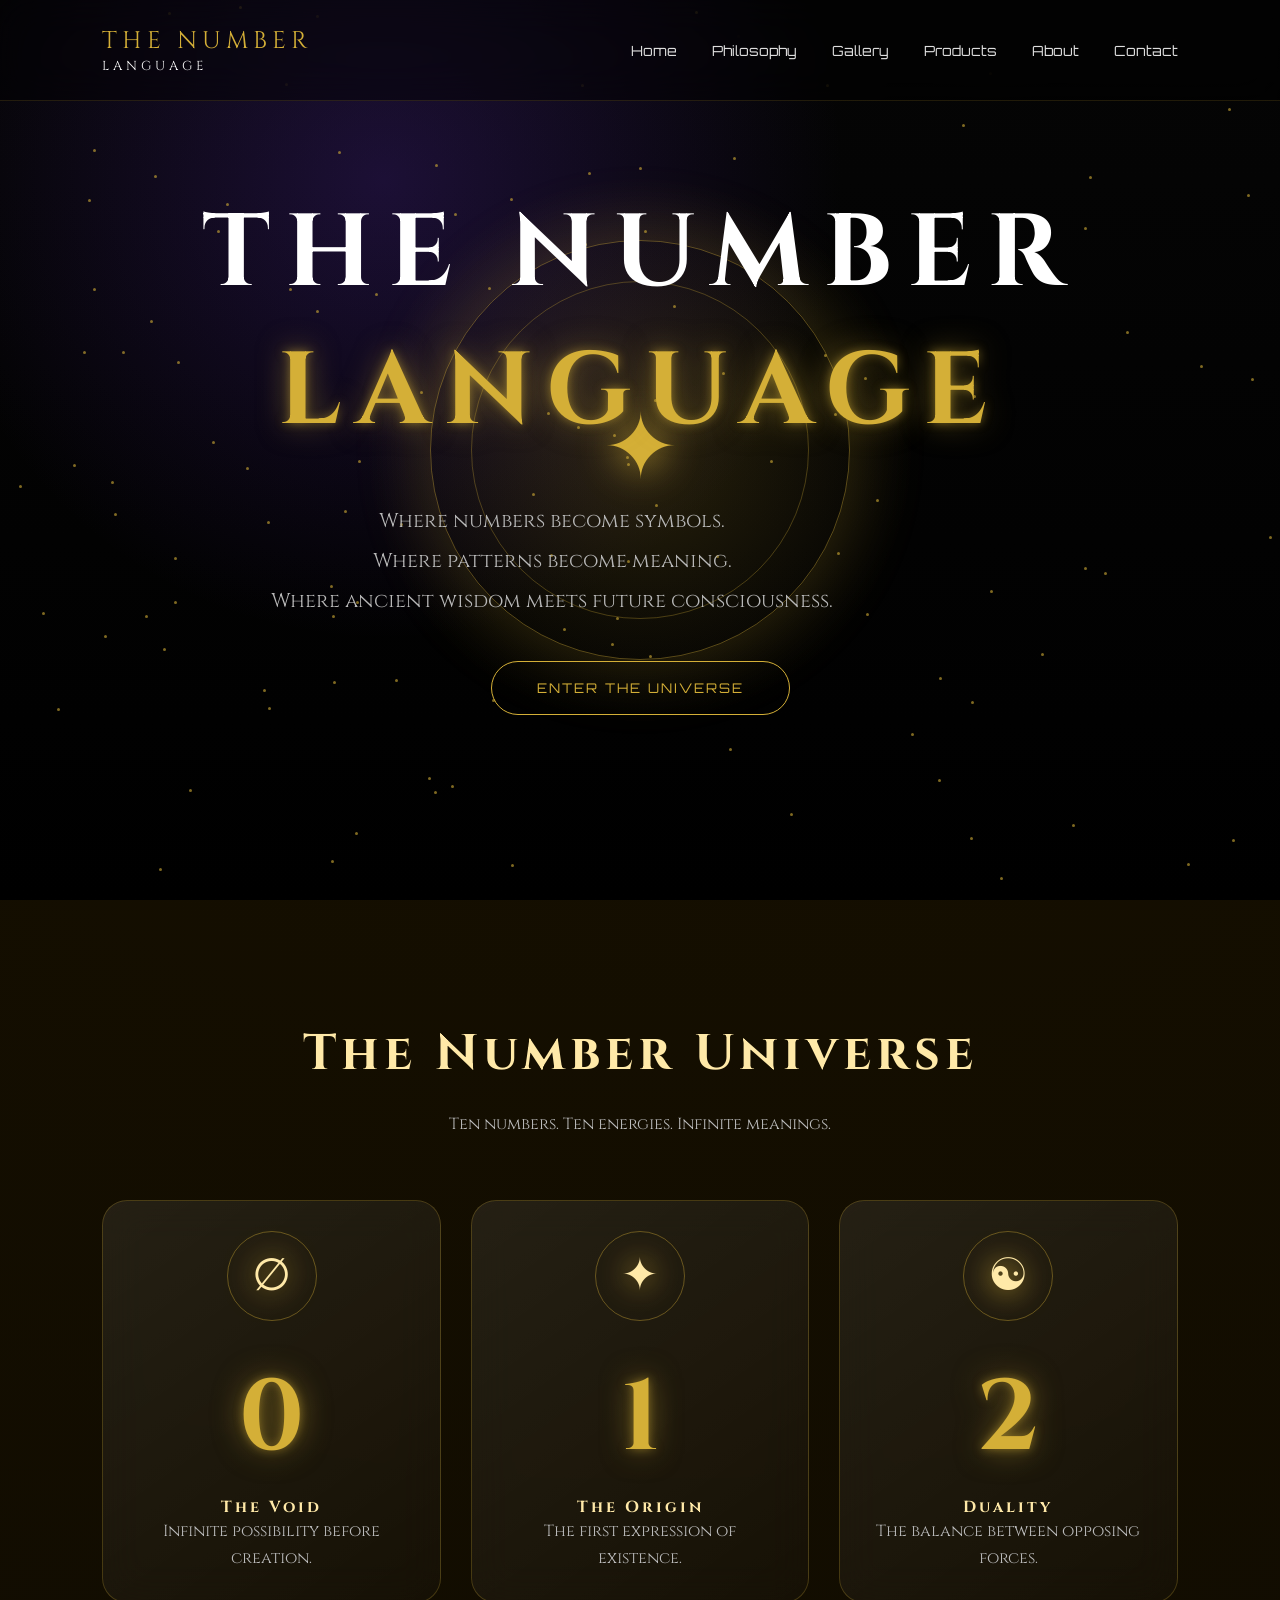
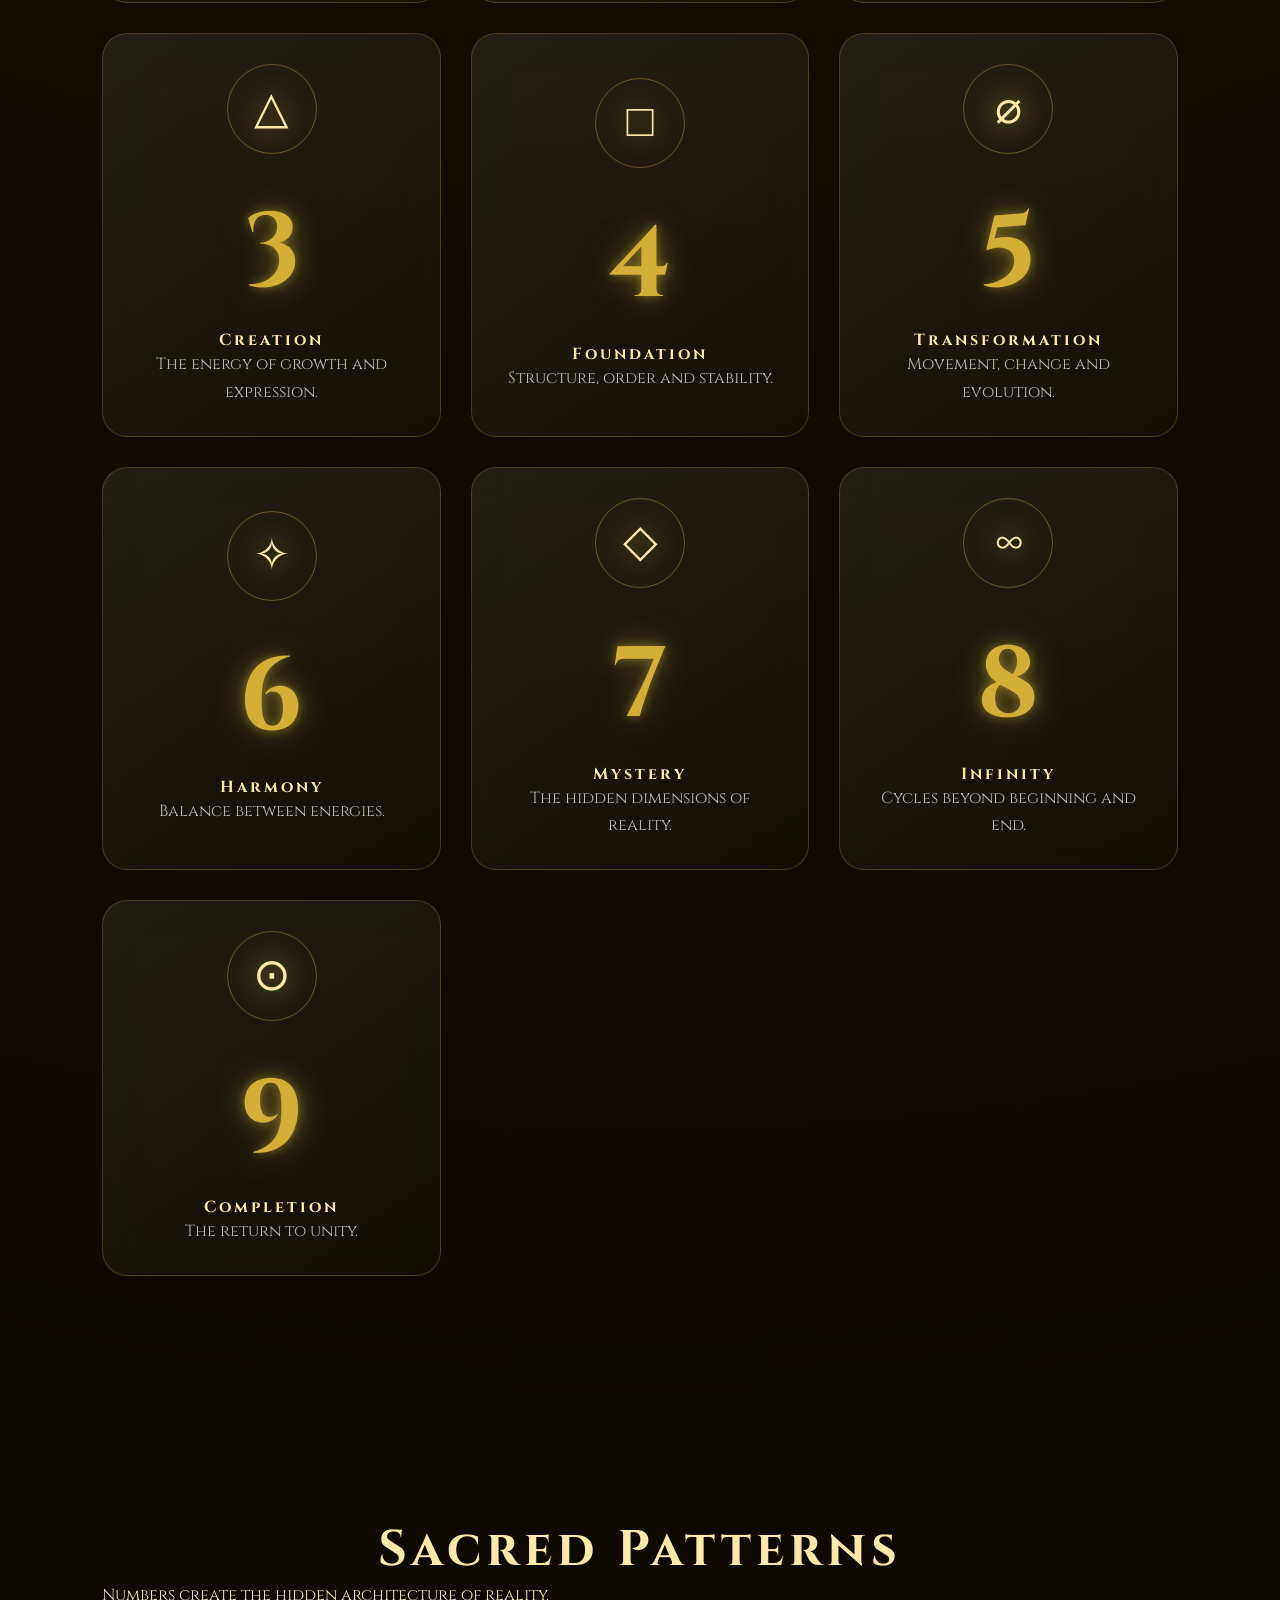
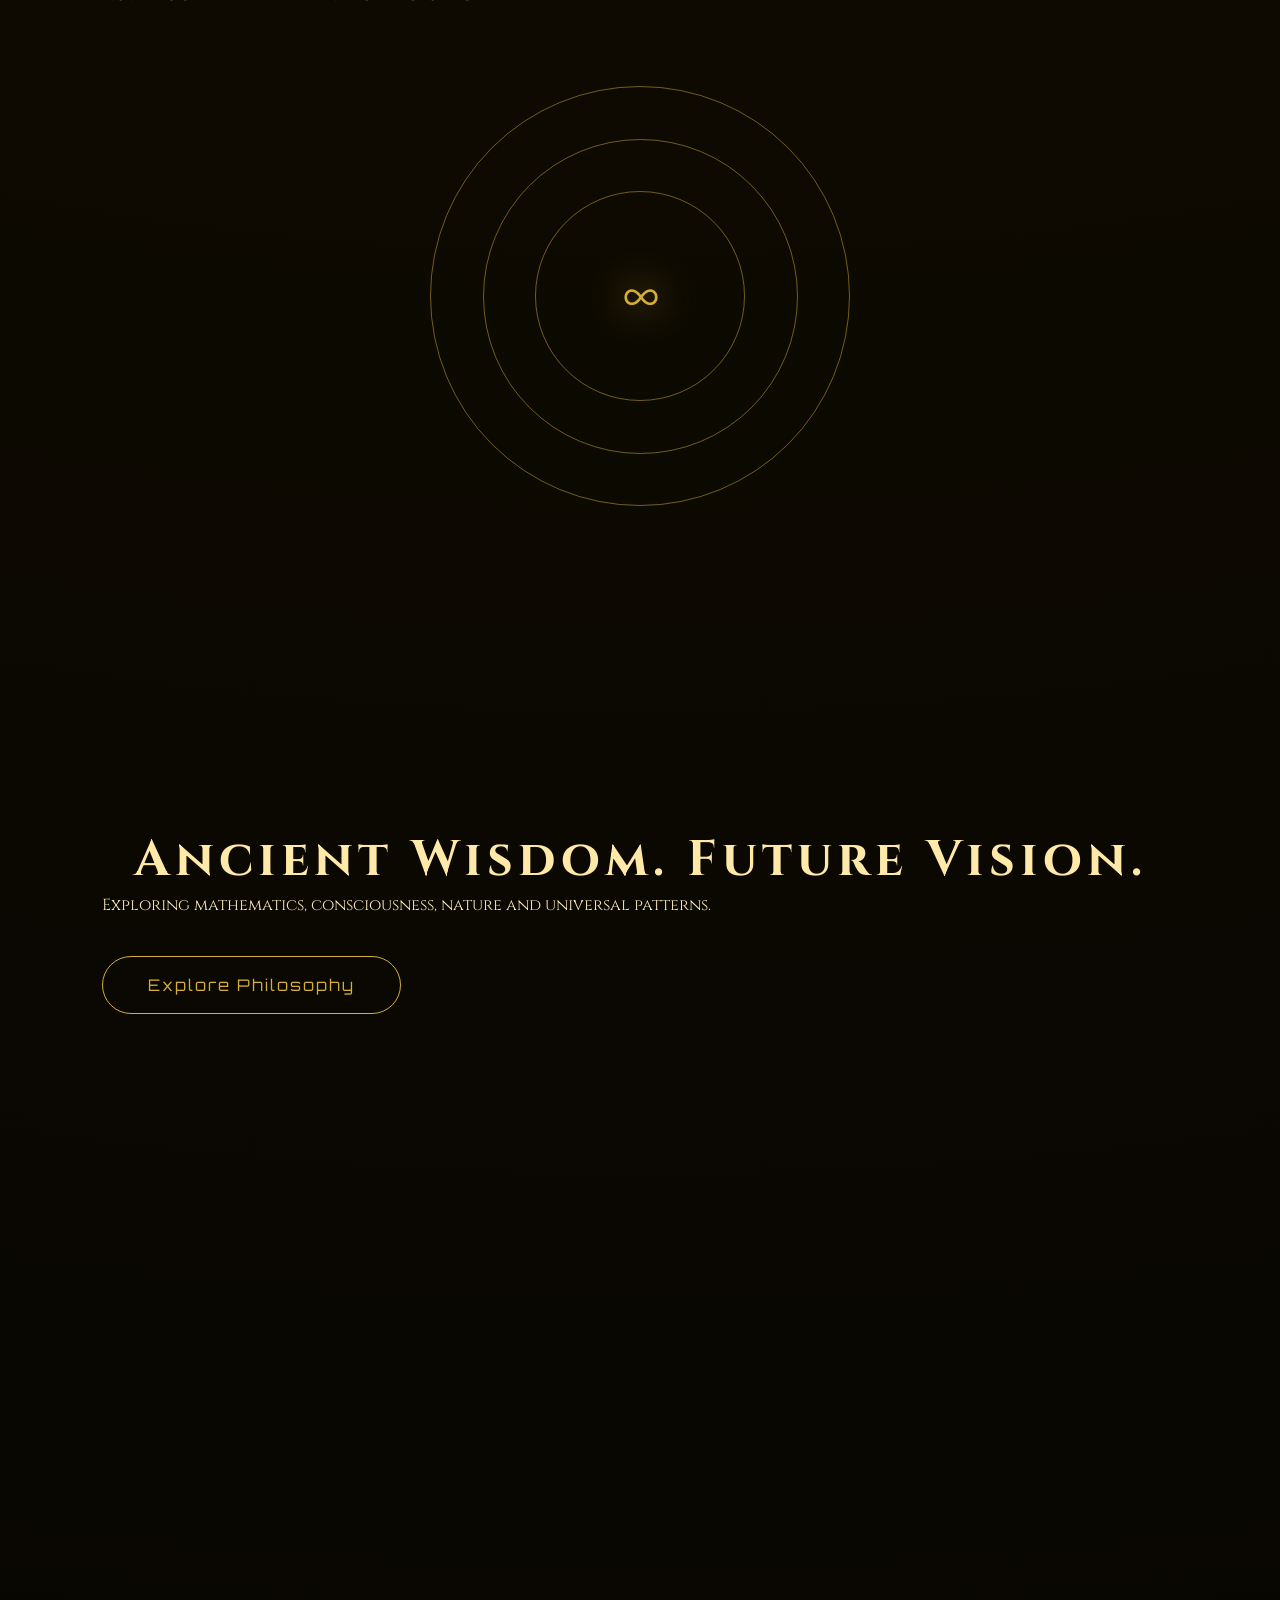
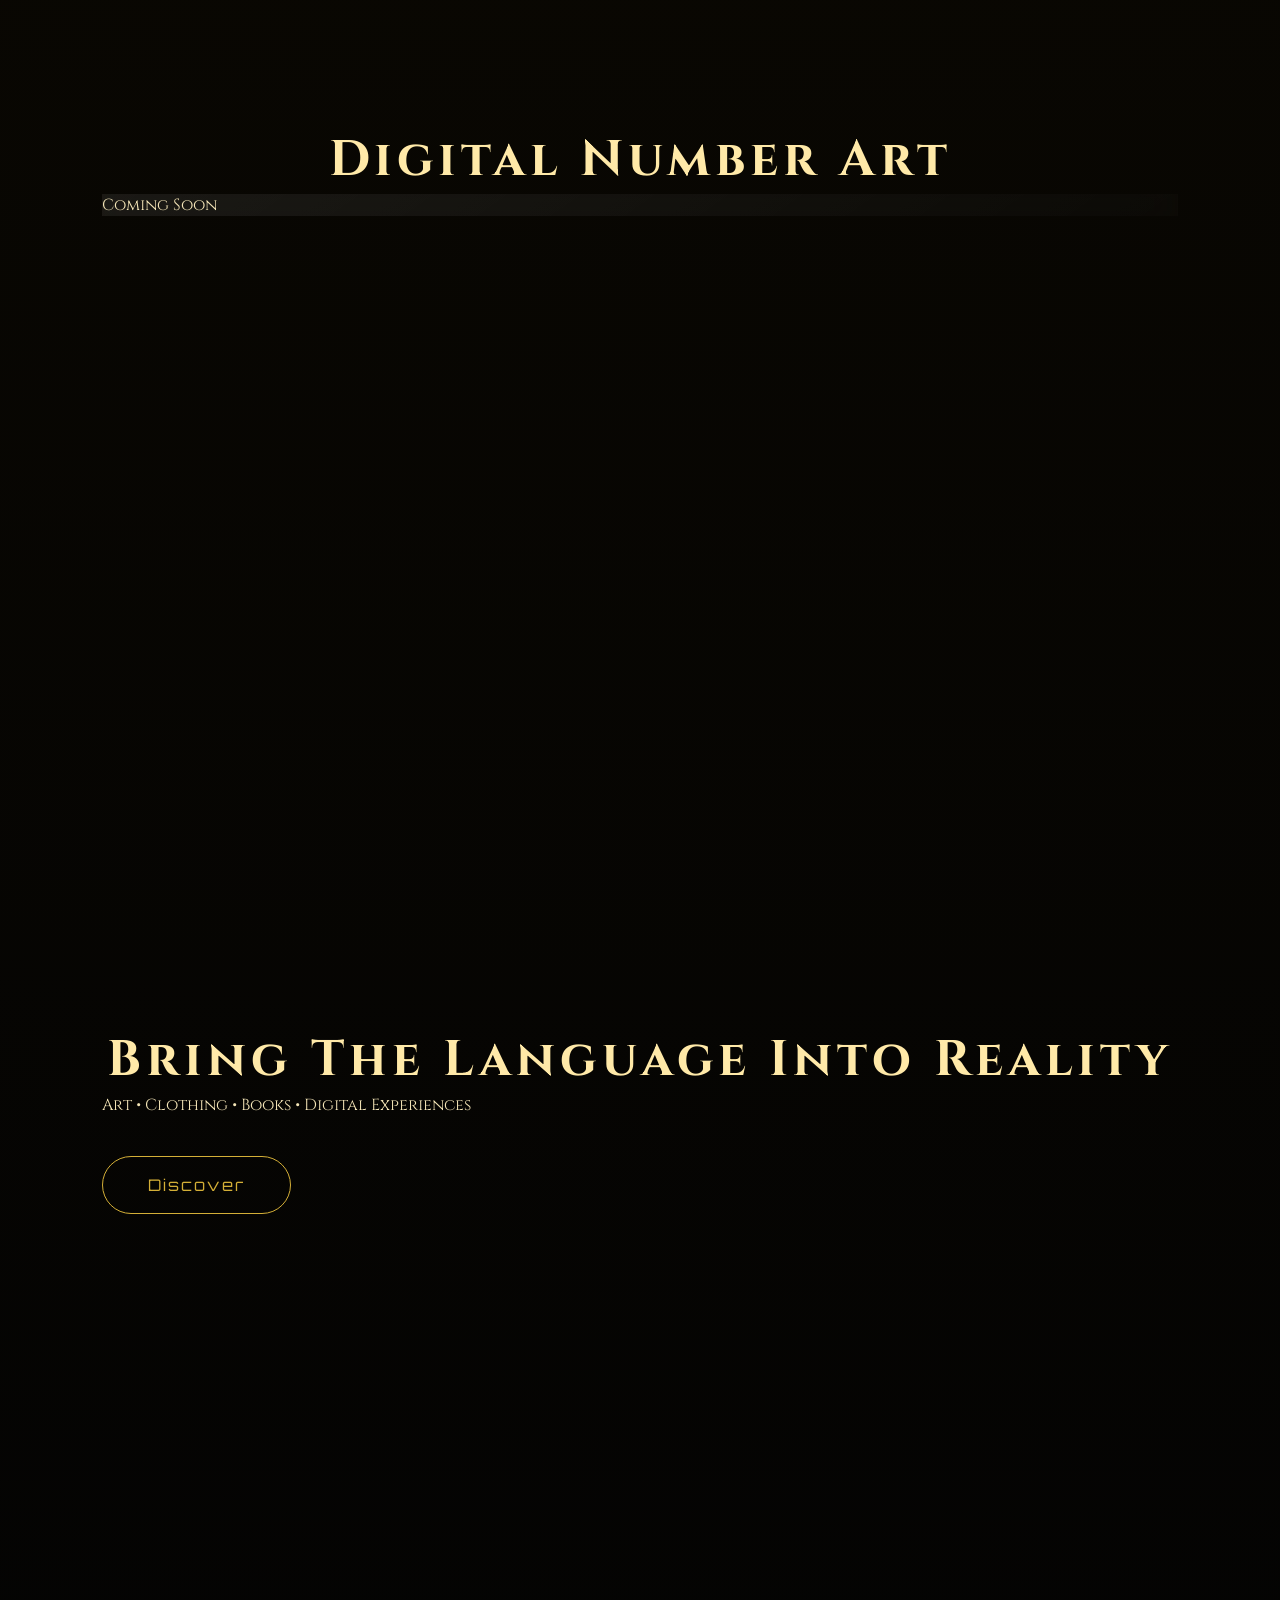
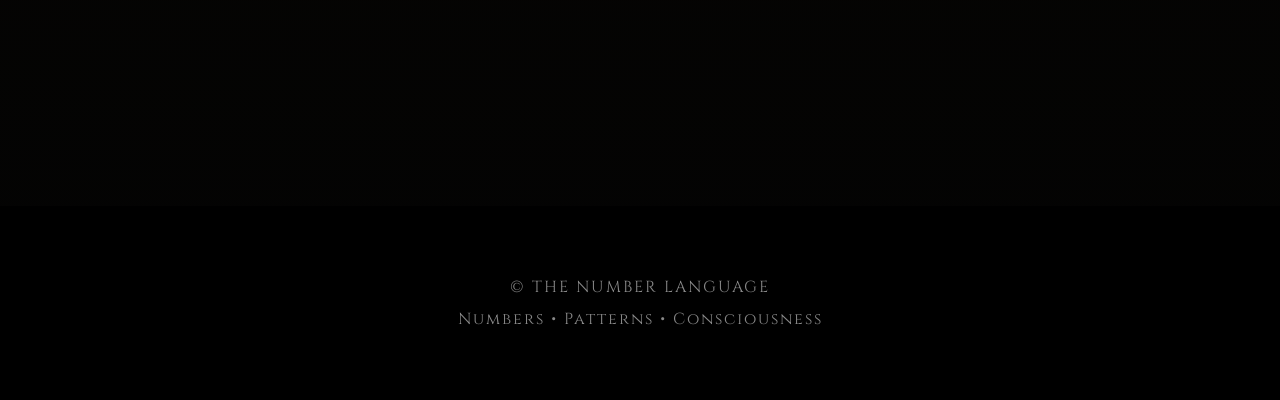
==== commit e07105db: "Update index.html" ====
--- a/index.html
+++ b/index.html
@@ -34,7 +34,7 @@
 ✦
 </div>
 
-
+</div>
 
 <!-- LOADER -->
 
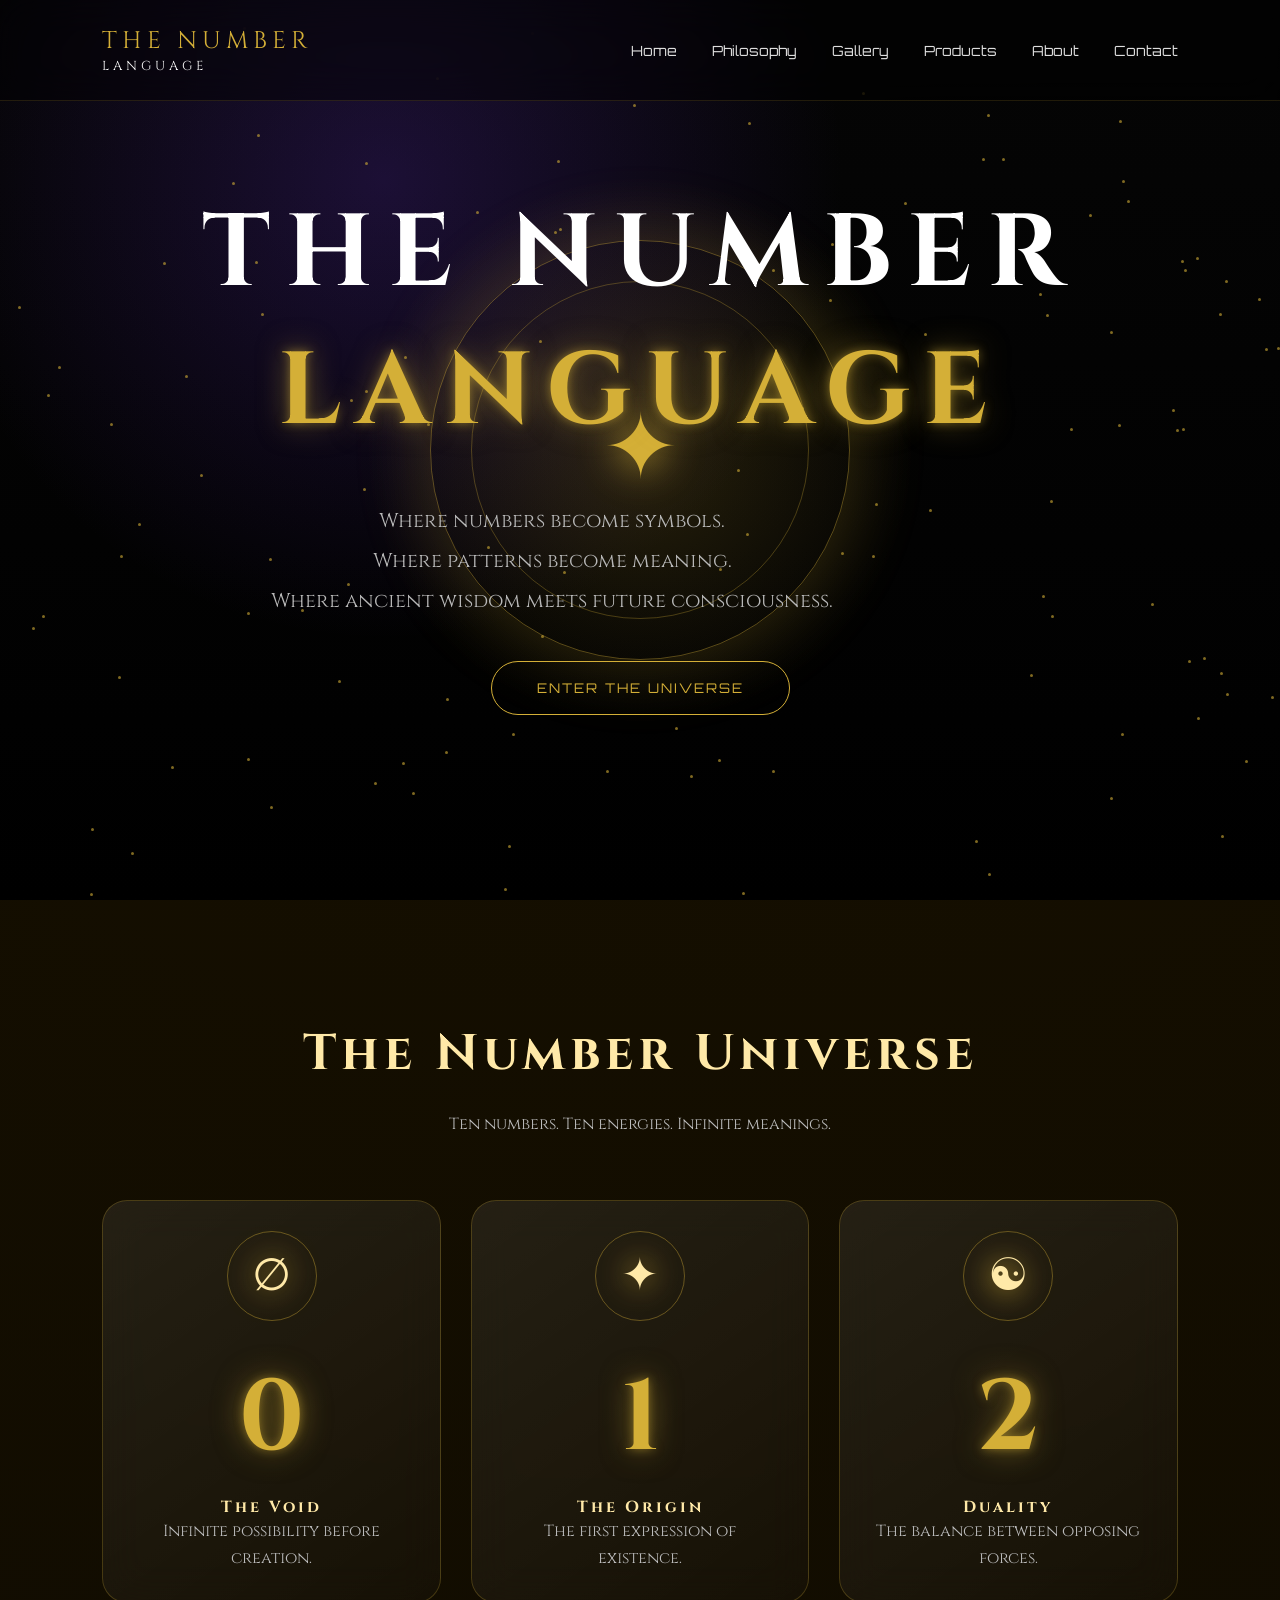
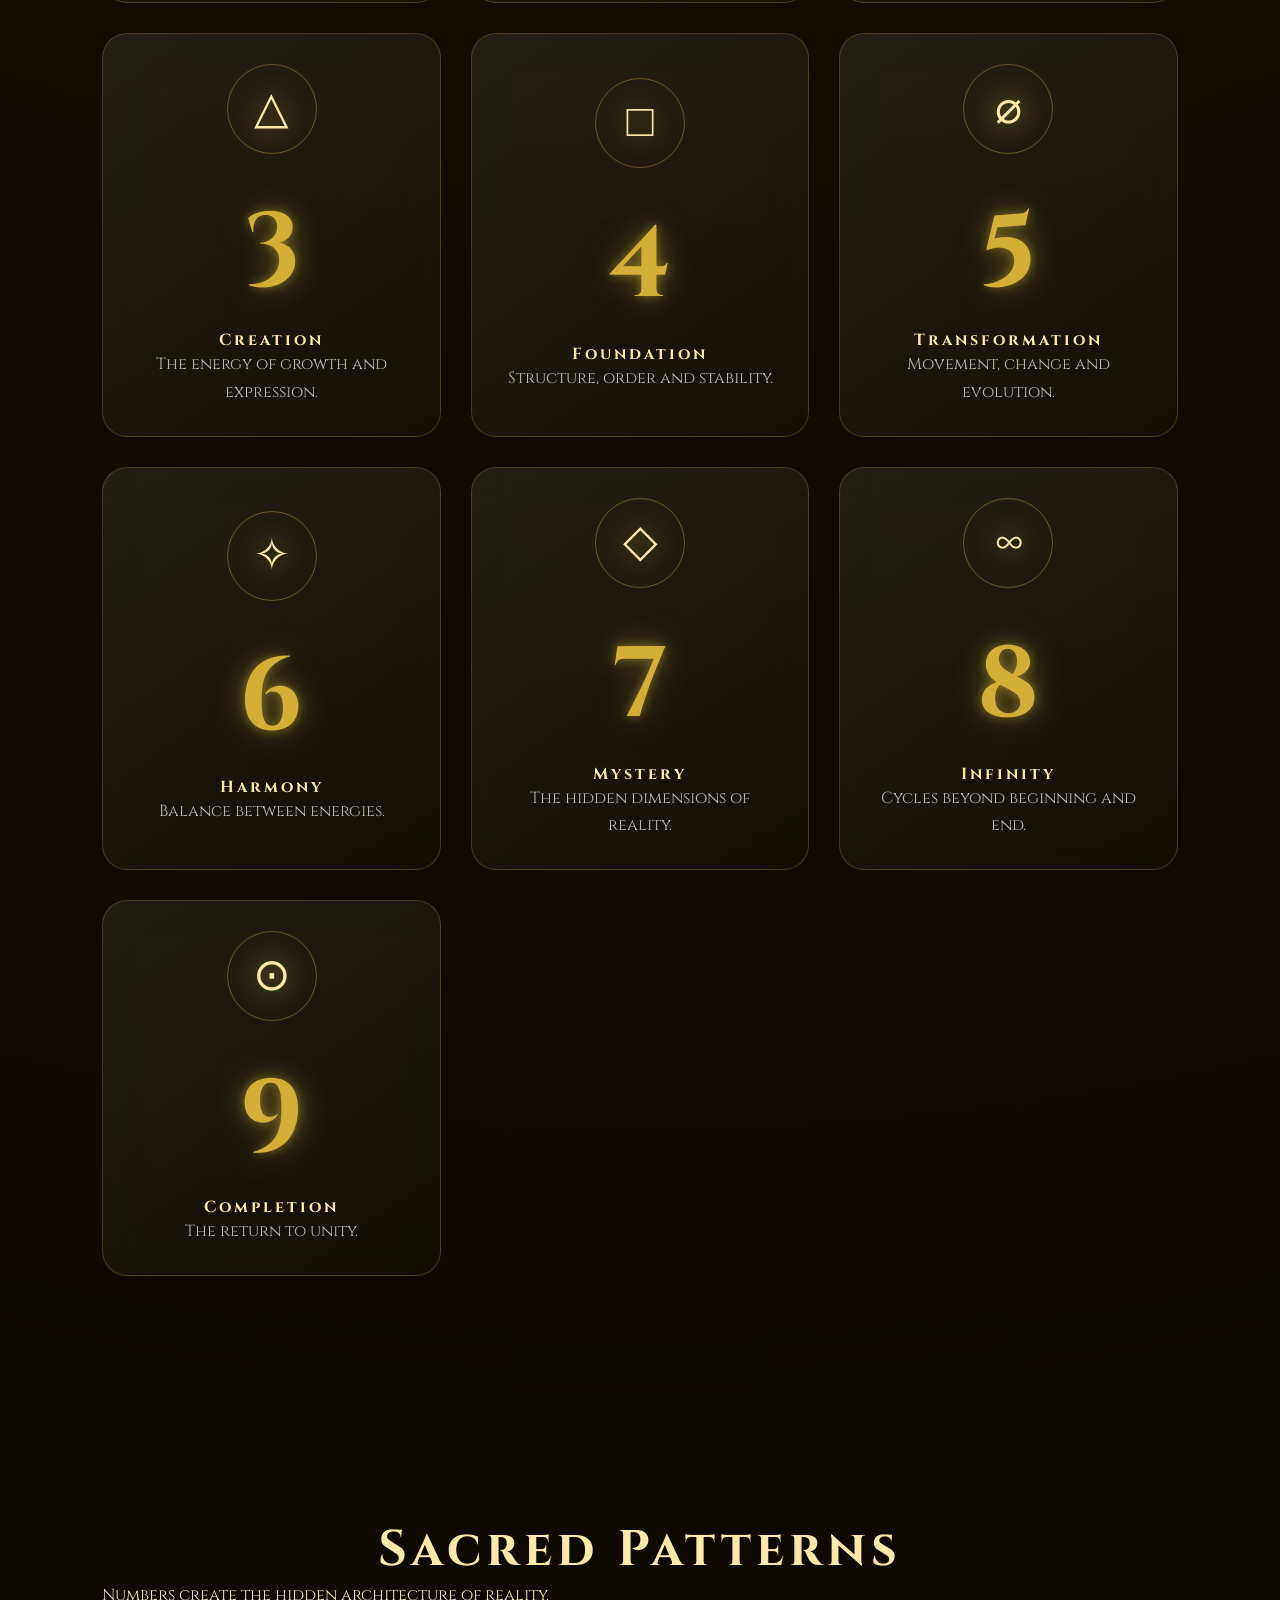
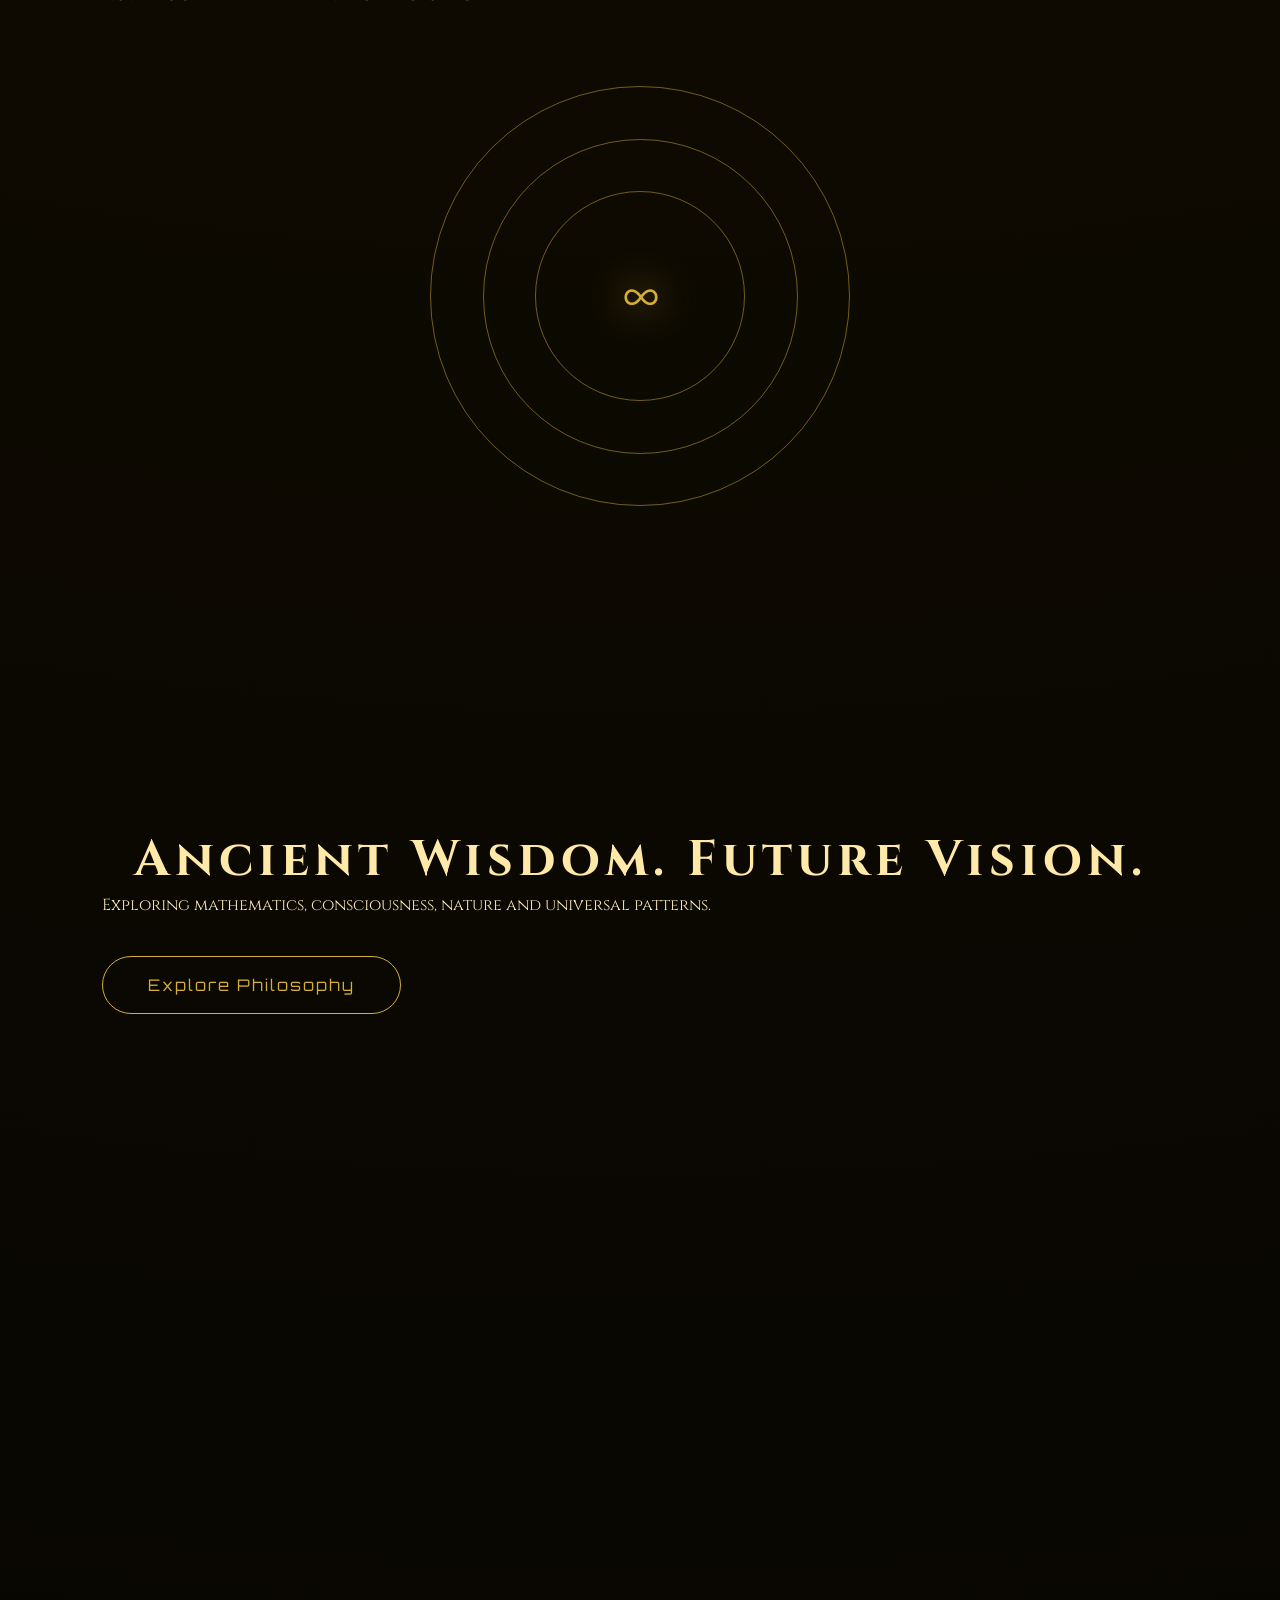
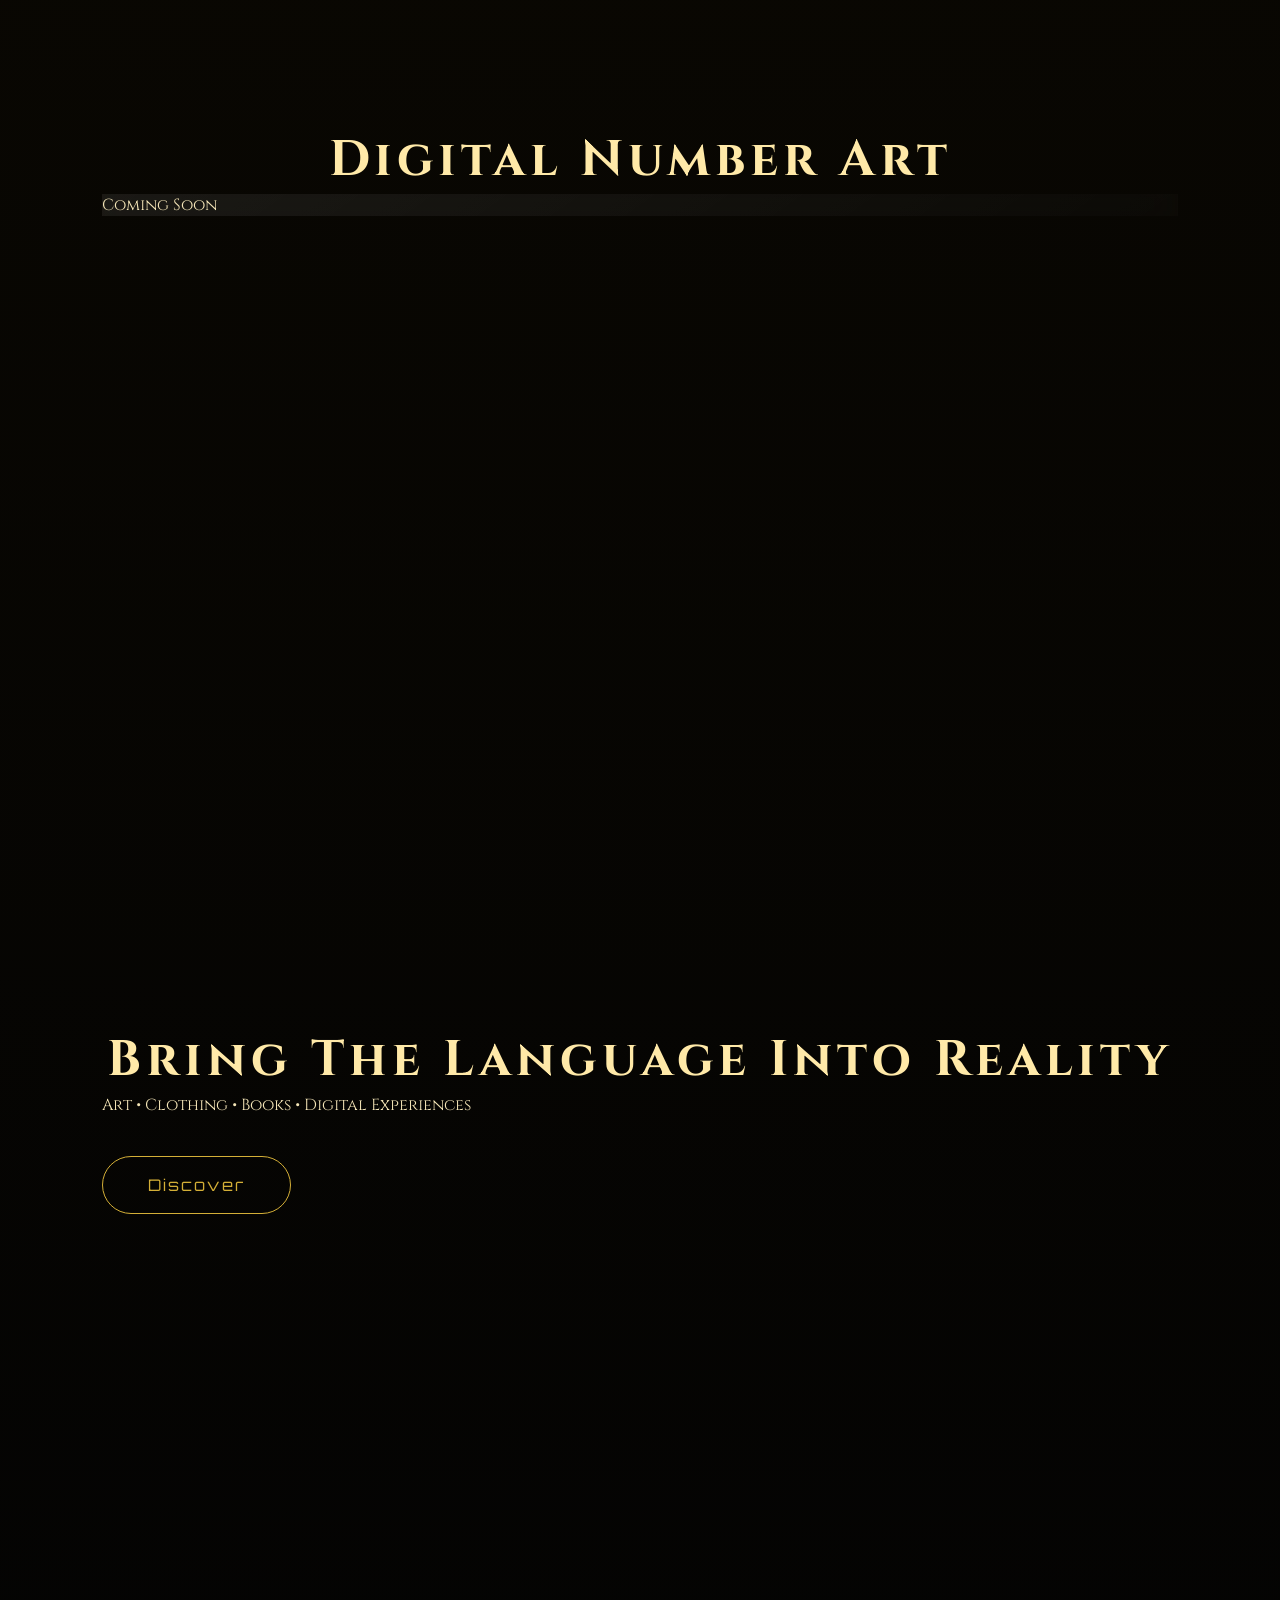
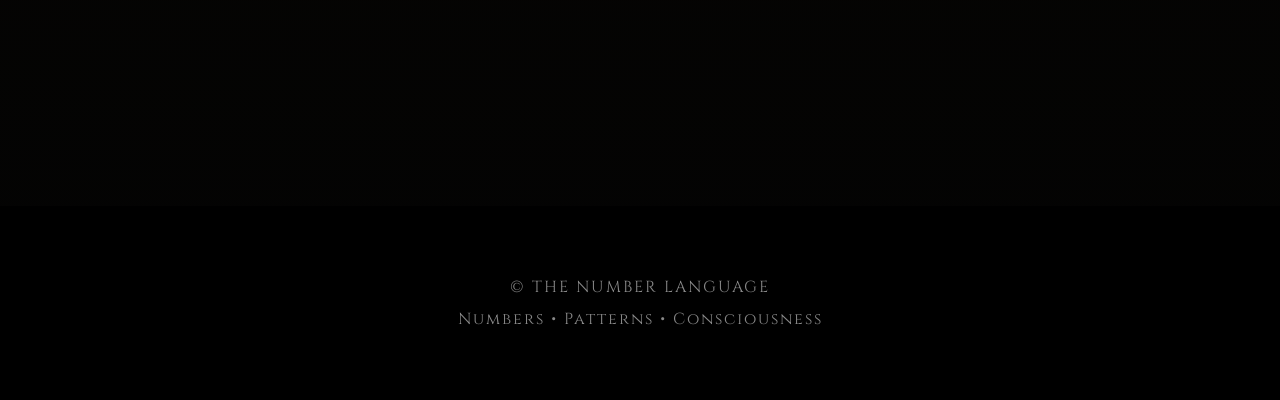
==== commit 0abb4116: "Update index.html" ====
--- a/index.html
+++ b/index.html
@@ -683,7 +683,40 @@
 <p>
 Numbers • Patterns • Consciousness
 </p>
-
+<!-- =====================================
+     NUMBER EXPLORER MODAL
+===================================== -->
+
+<div class="number-modal" id="numberModal">
+
+    <div class="number-modal-content">
+
+        <button class="modal-close" id="closeModal">
+            ✕
+        </button>
+
+        <h2 id="modalNumber">7</h2>
+
+        <h3 id="modalTitle">
+            The Seeker
+        </h3>
+
+        <p id="modalMeaning">
+            Meaning appears here...
+        </p>
+
+        <div class="modal-geometry">
+
+            Sacred Geometry:
+            <span id="modalGeometry">
+                Heptagon
+            </span>
+
+        </div>
+
+    </div>
+
+</div>
 
 </footer>
 
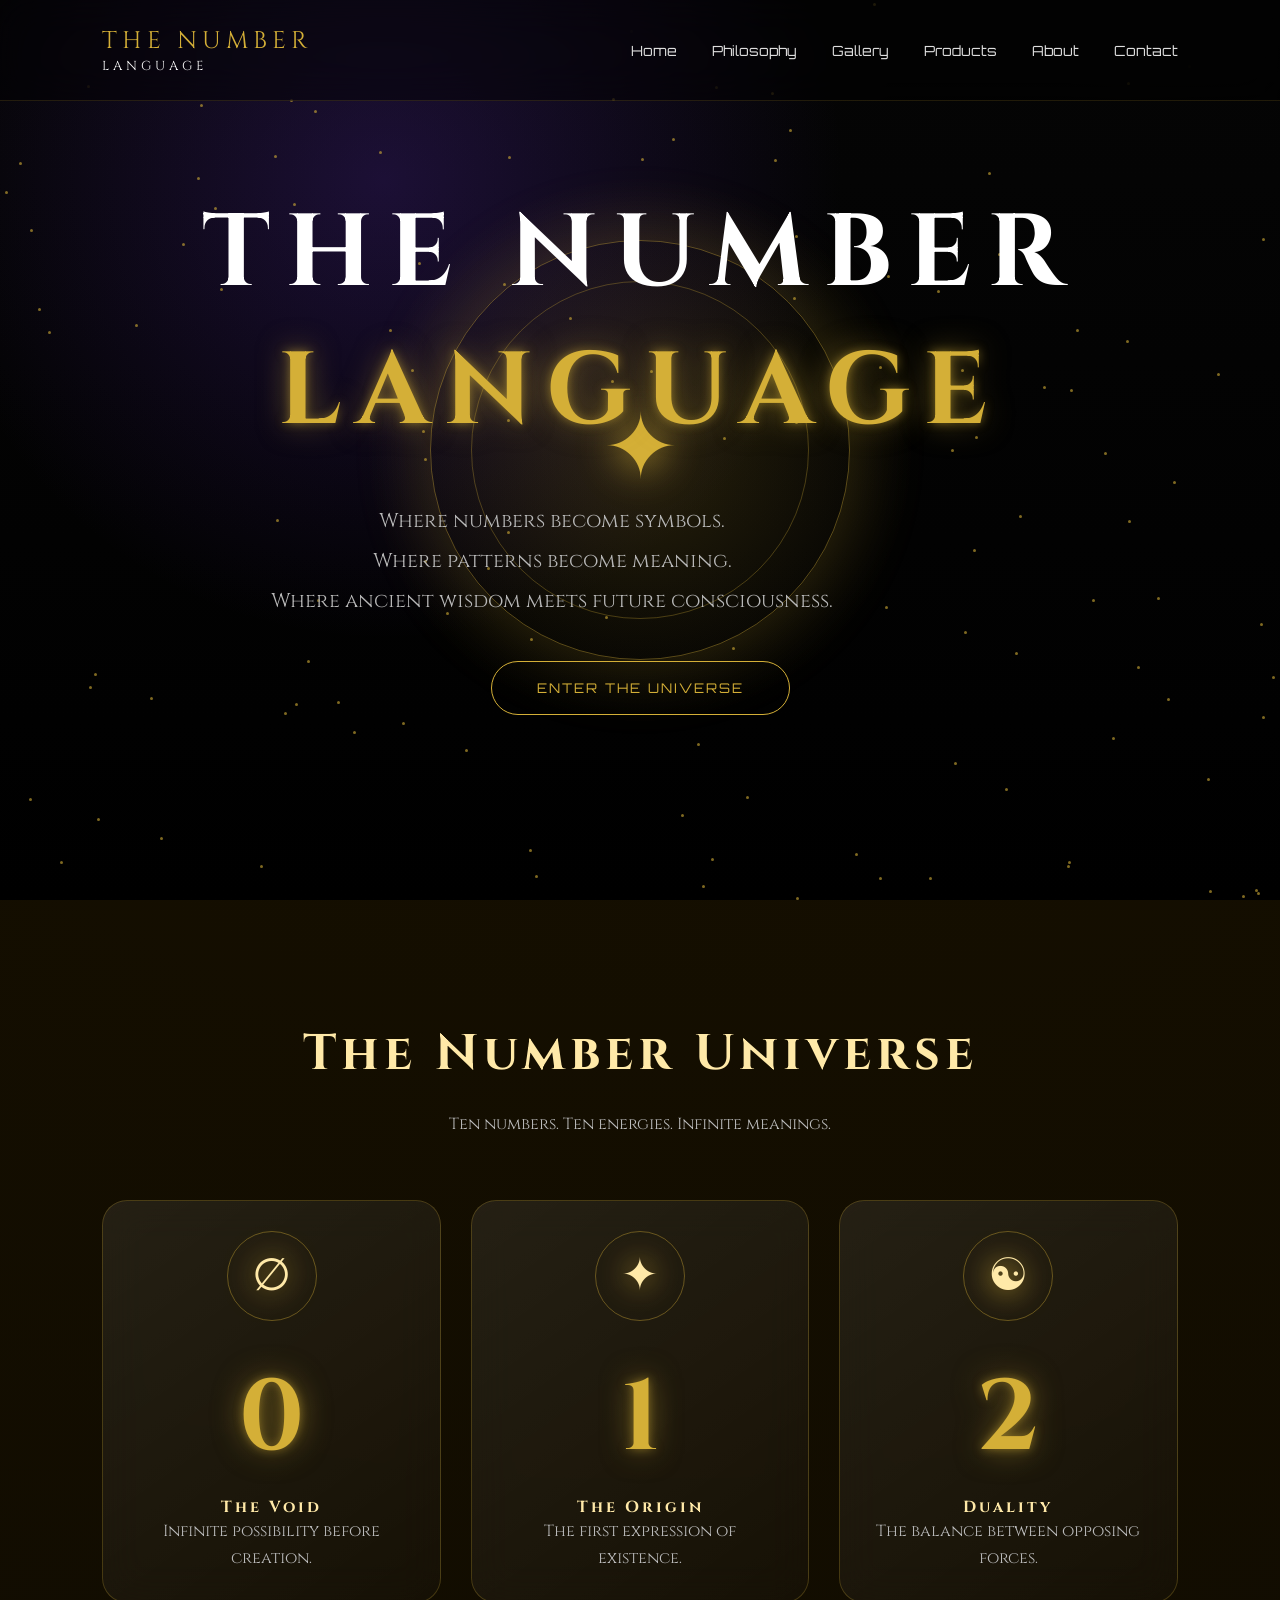
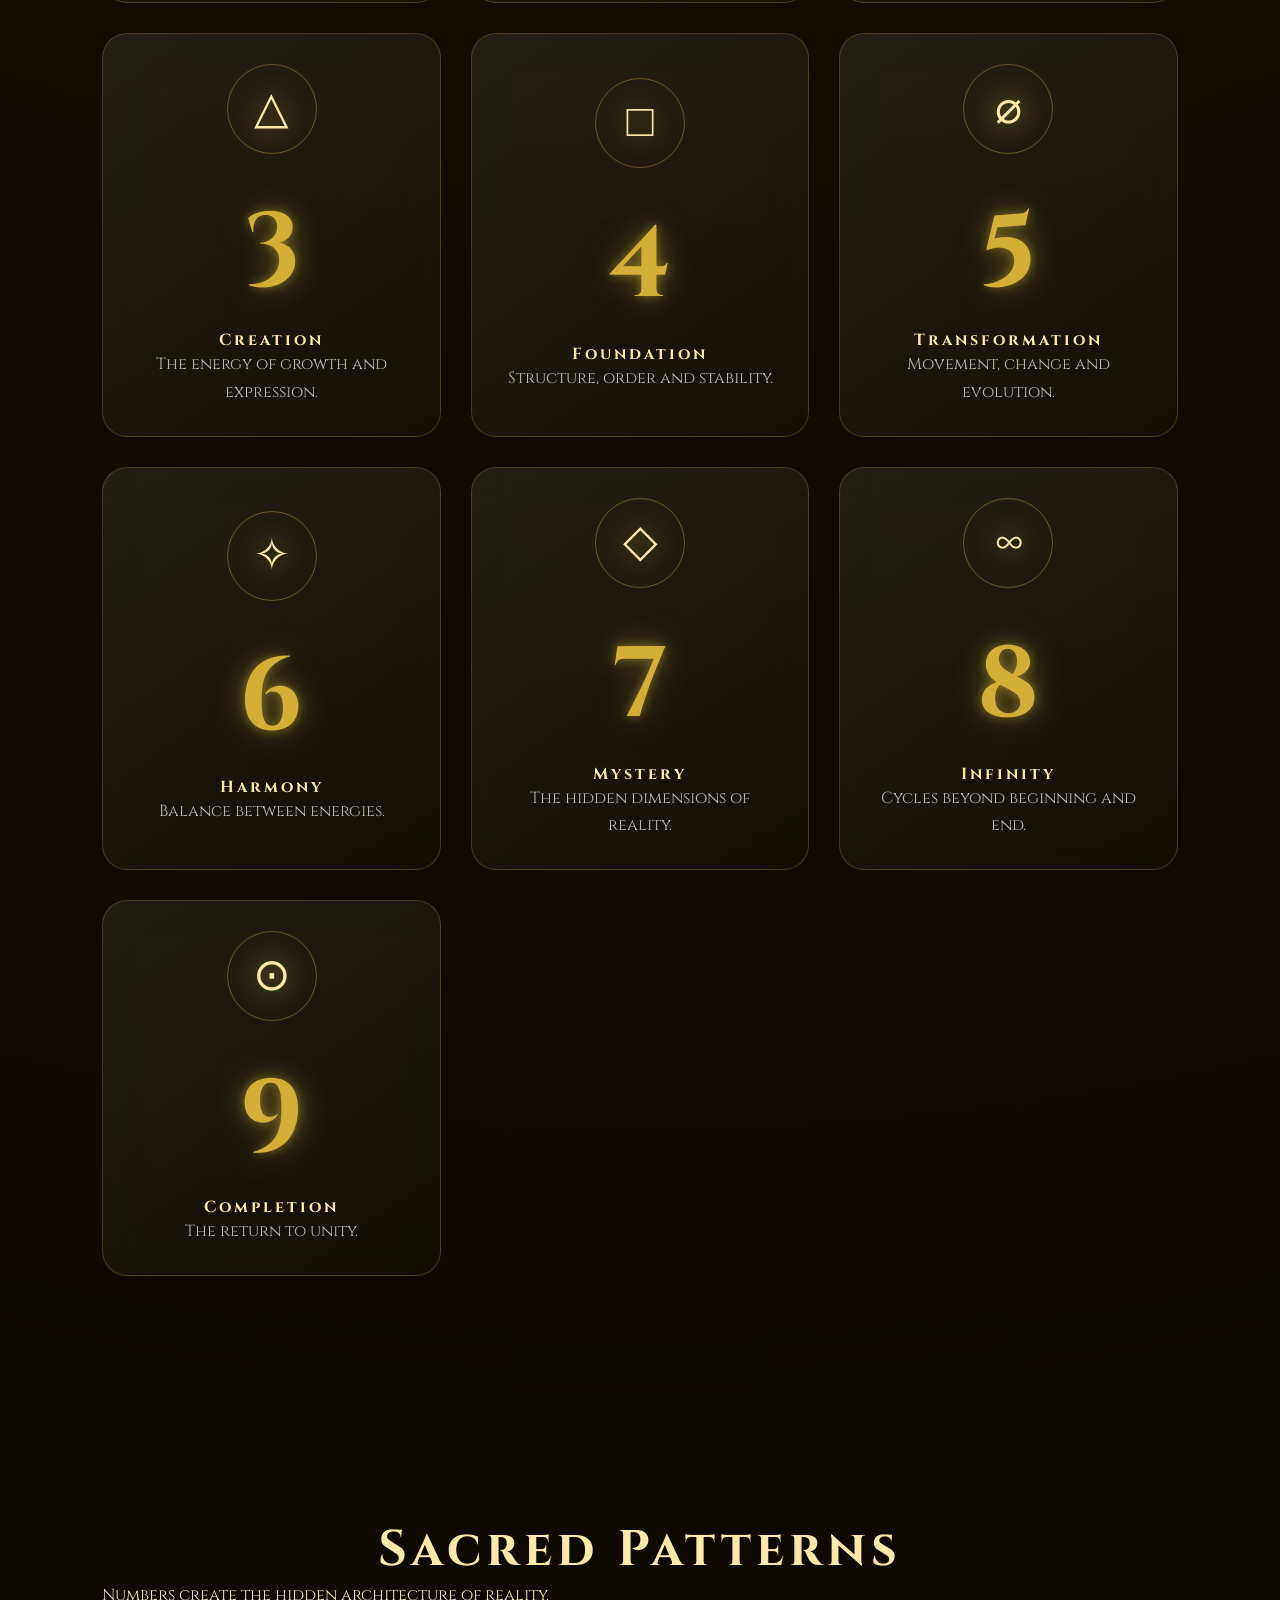
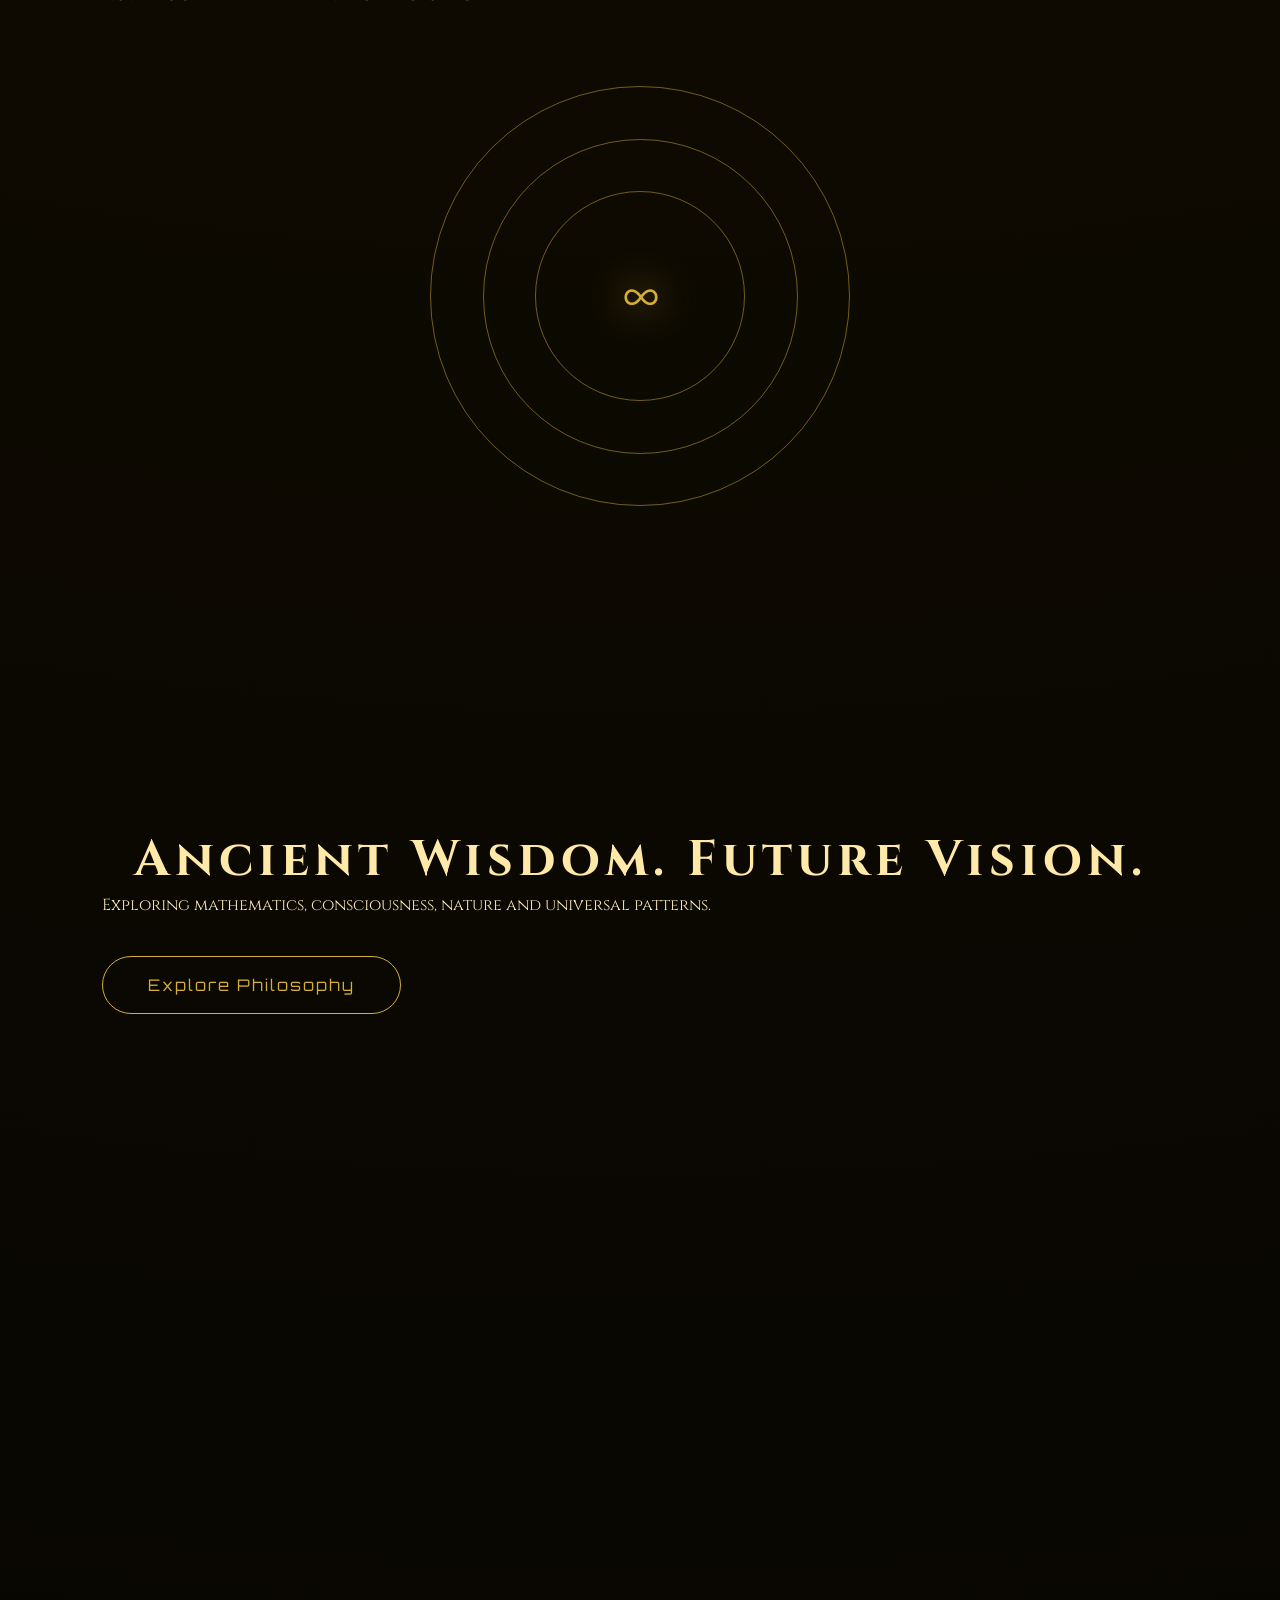
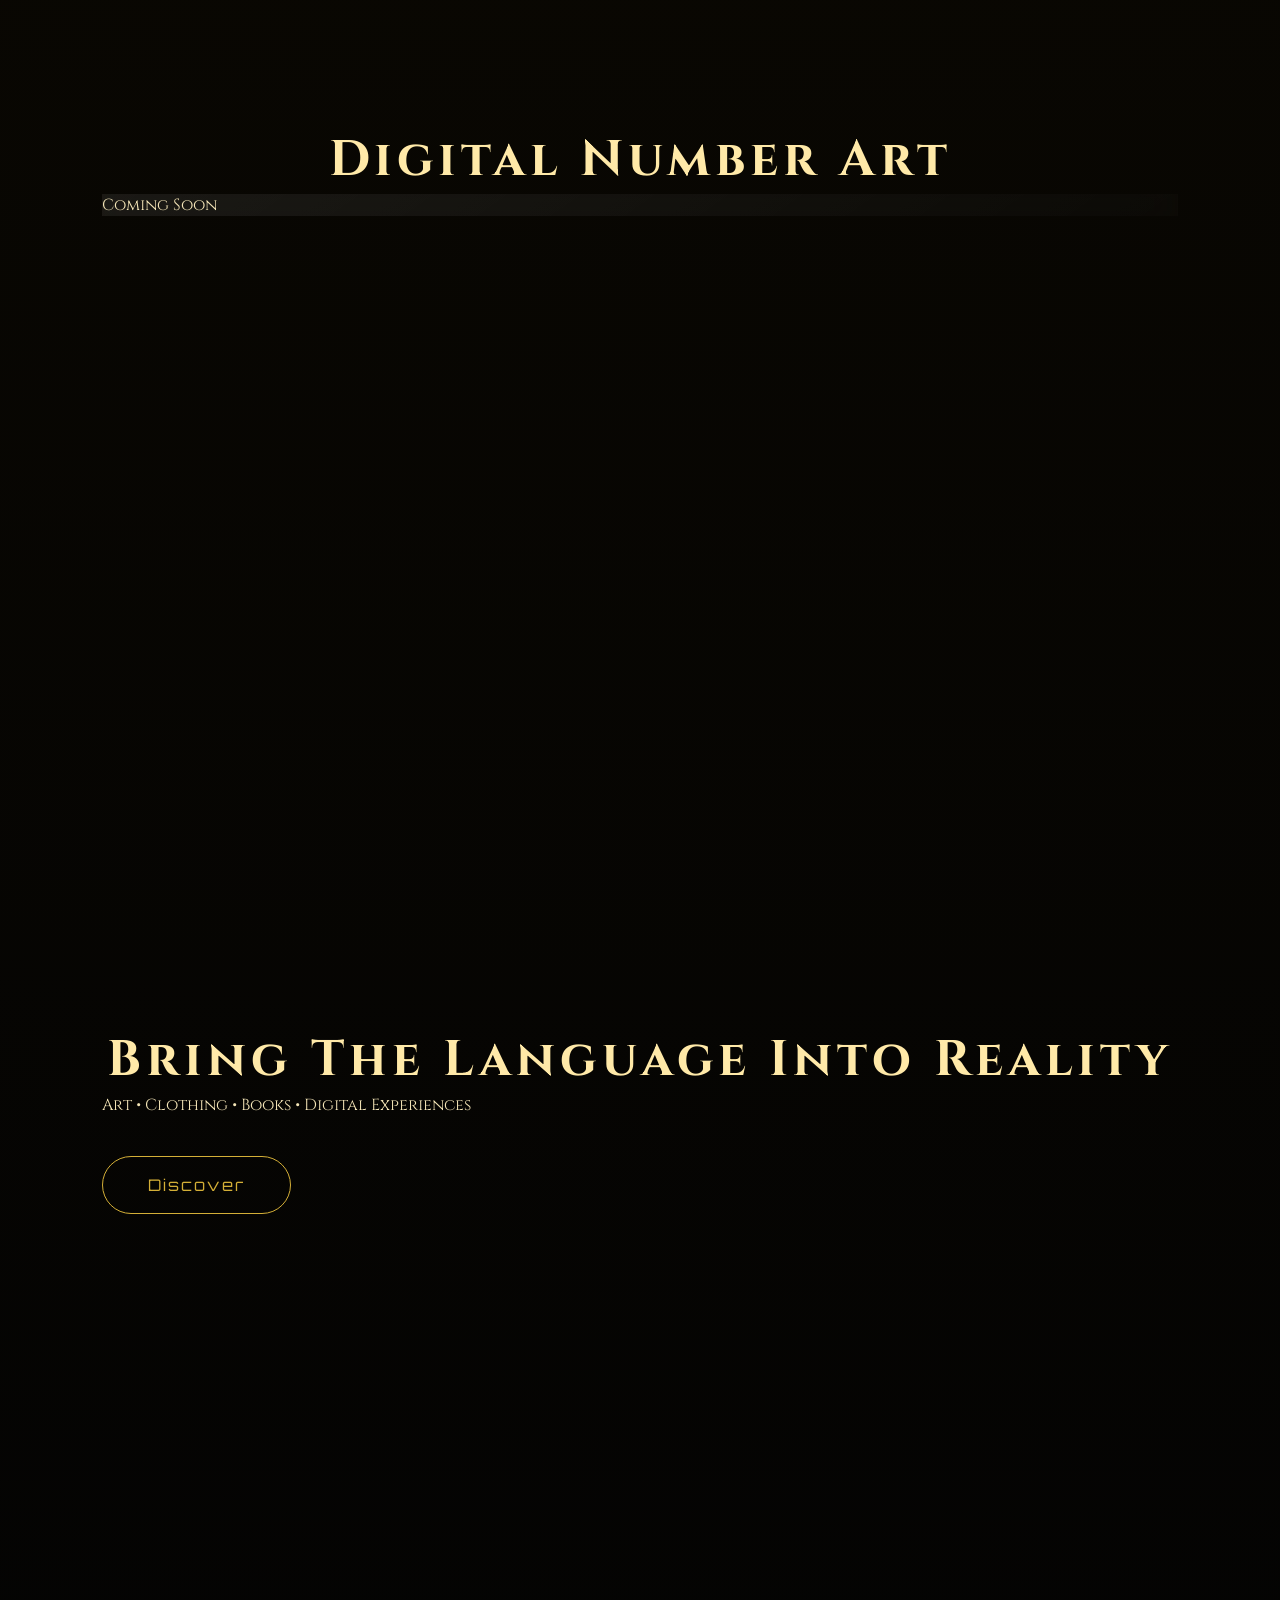
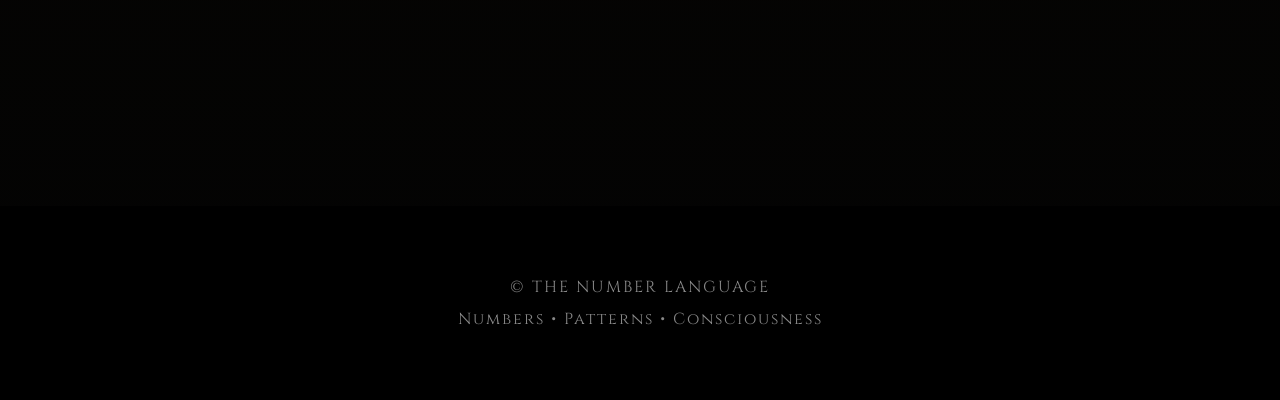
==== commit 7bf90134: "Update index.html" ====
--- a/index.html
+++ b/index.html
@@ -27,7 +27,7 @@
 
 
 
-<body>
+<body data-page="home">
 <div class="page-transition">
 
 <div class="transition-symbol">
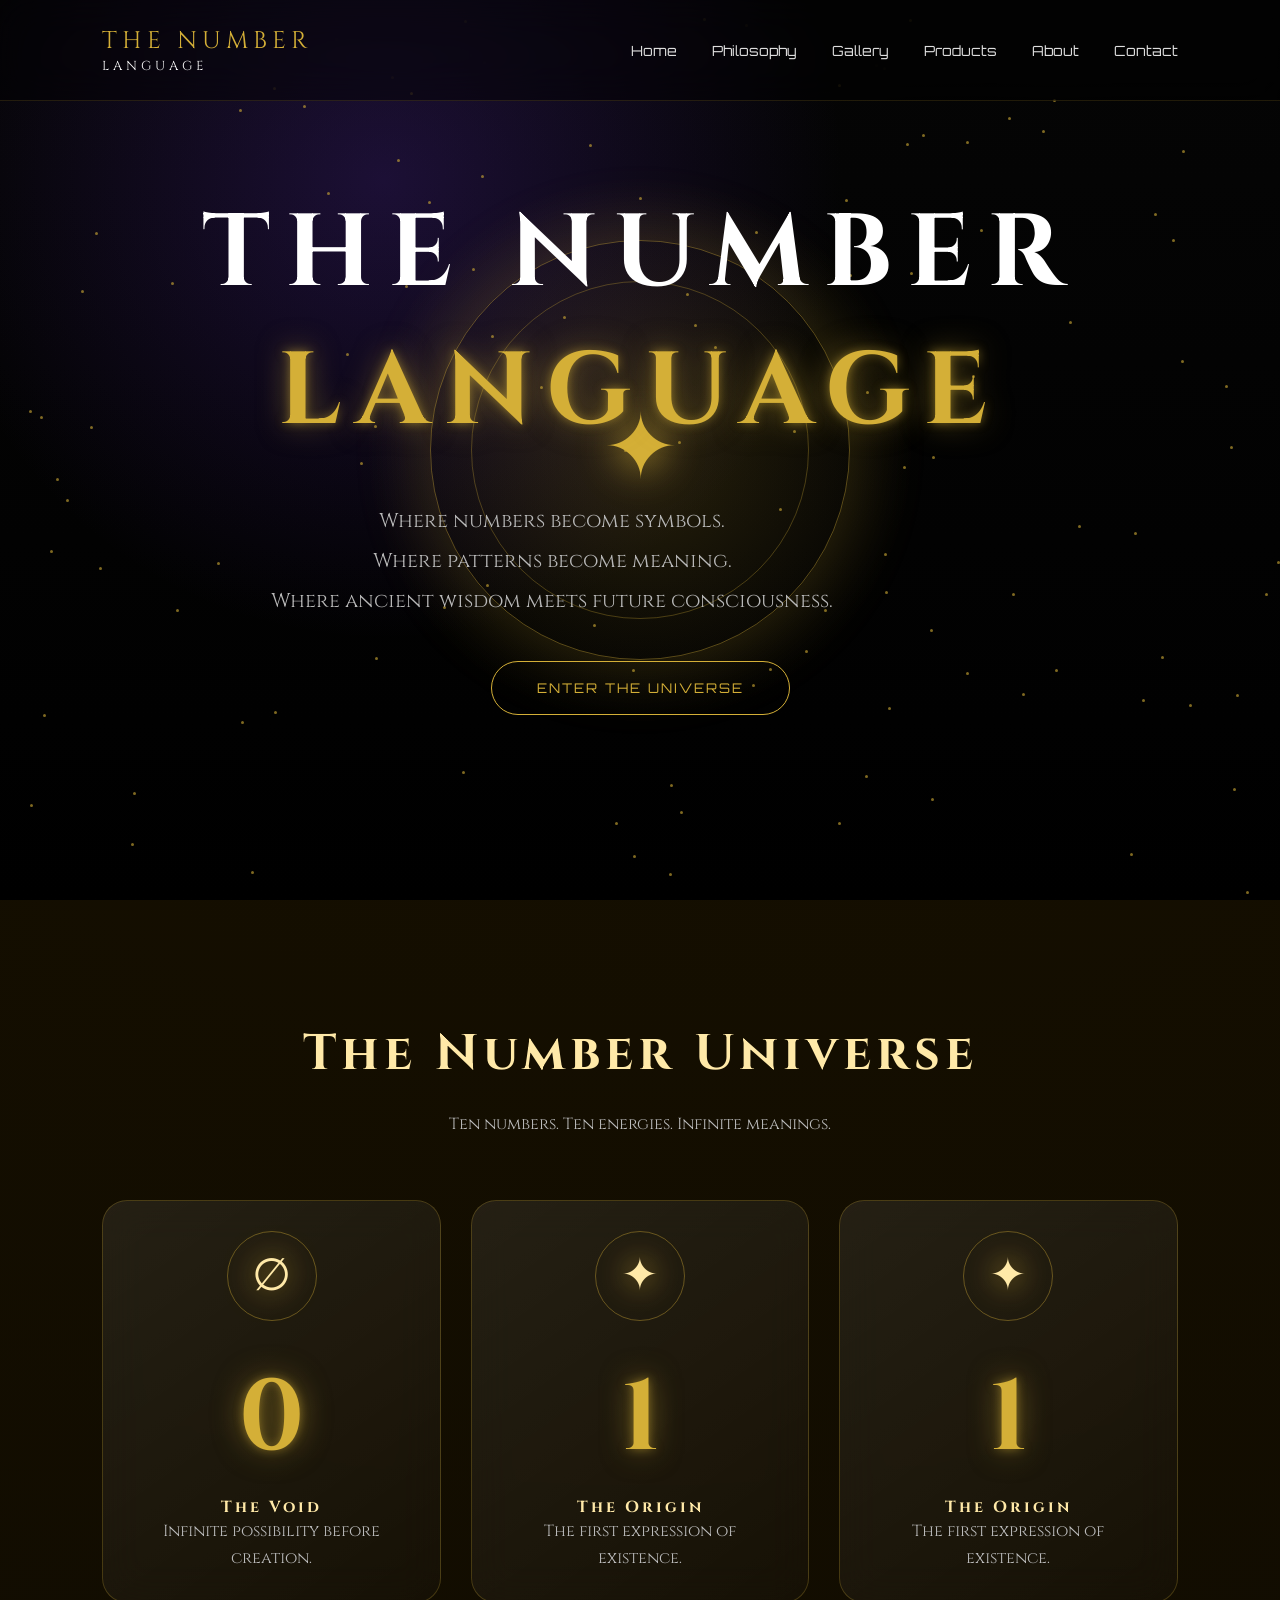
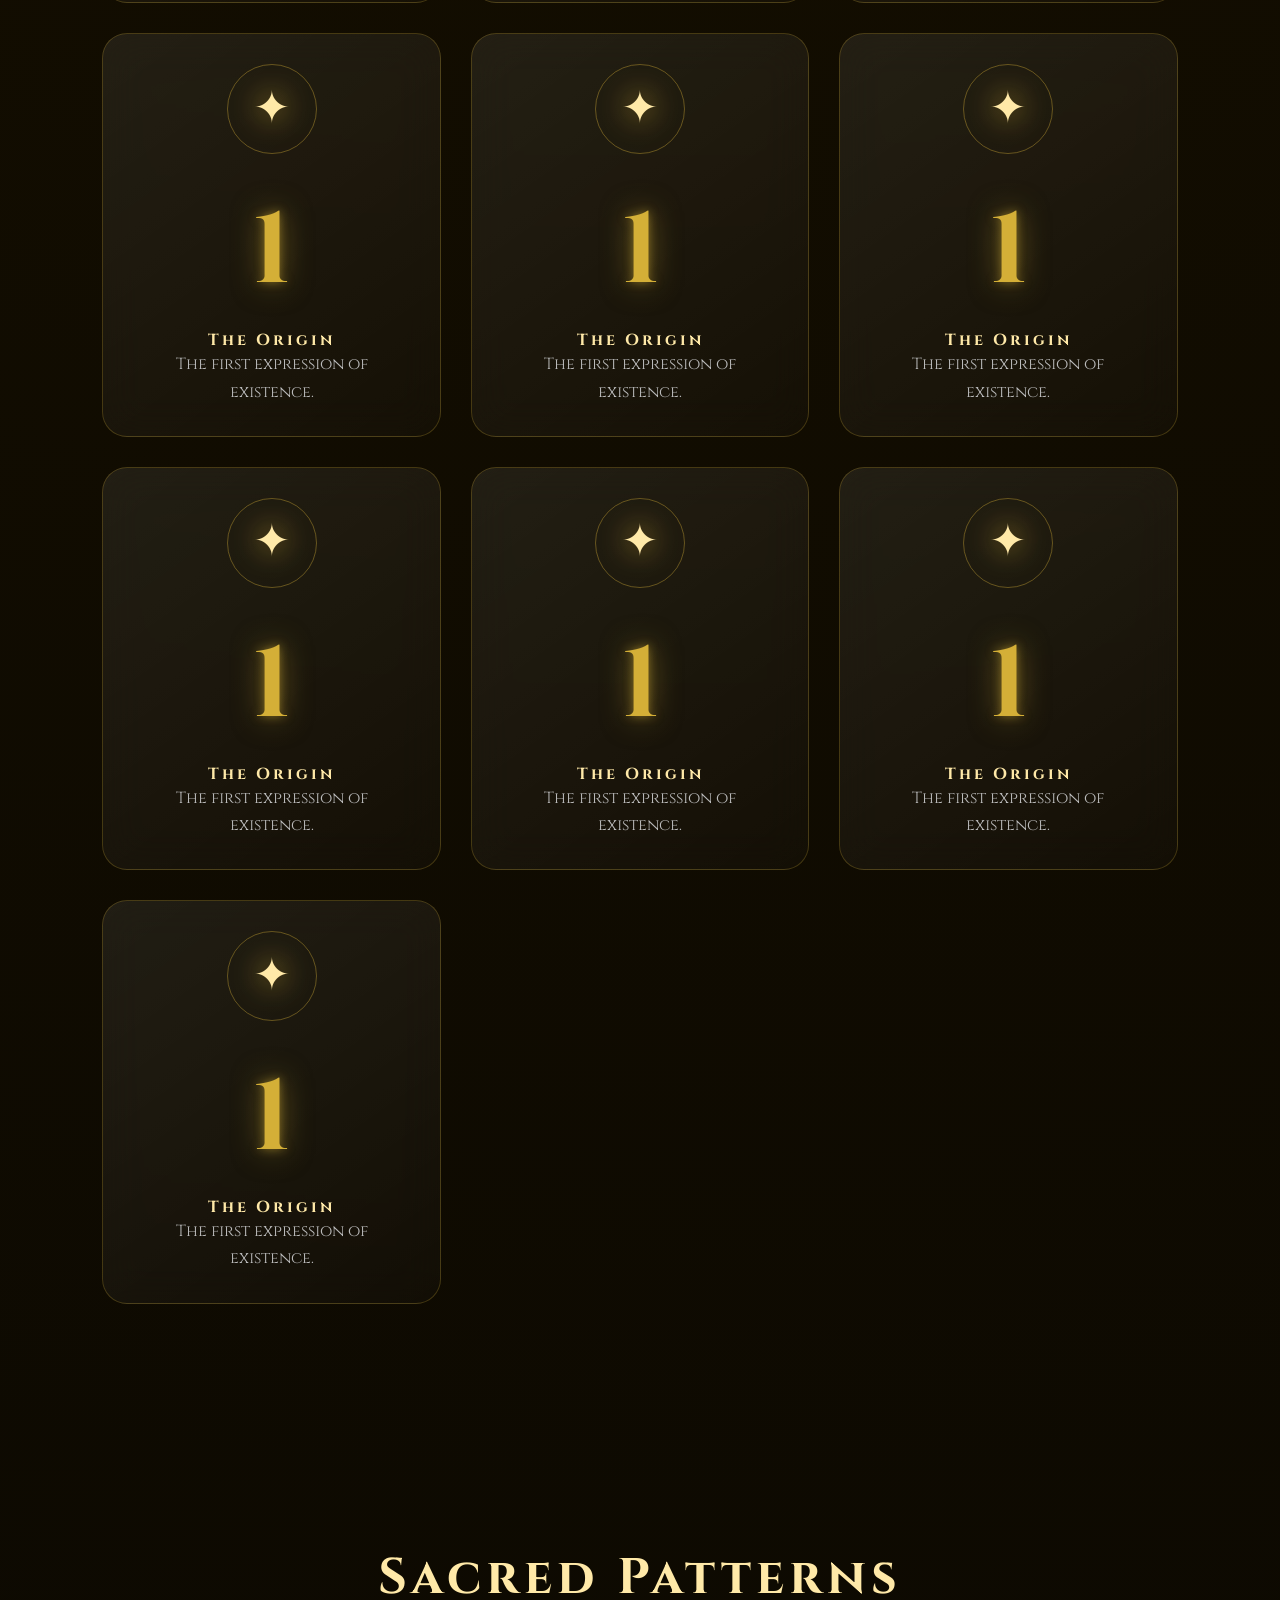
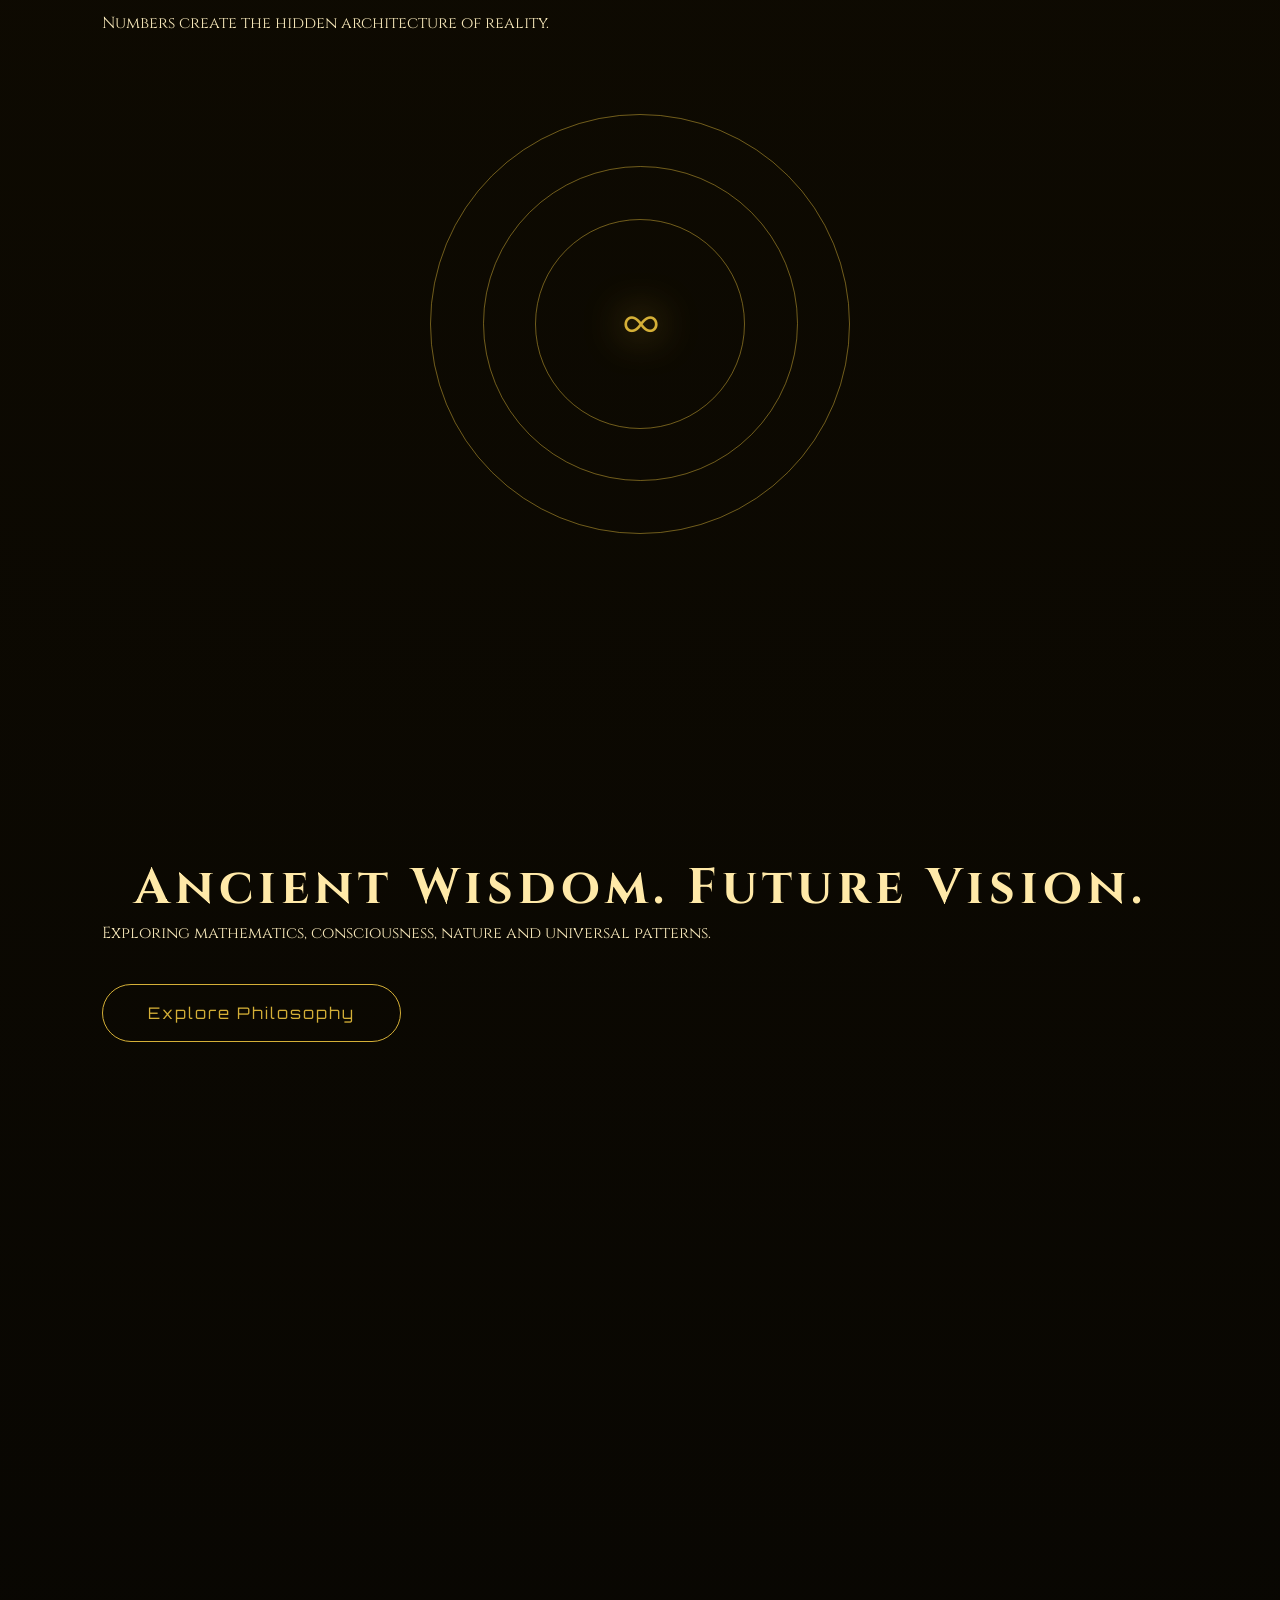
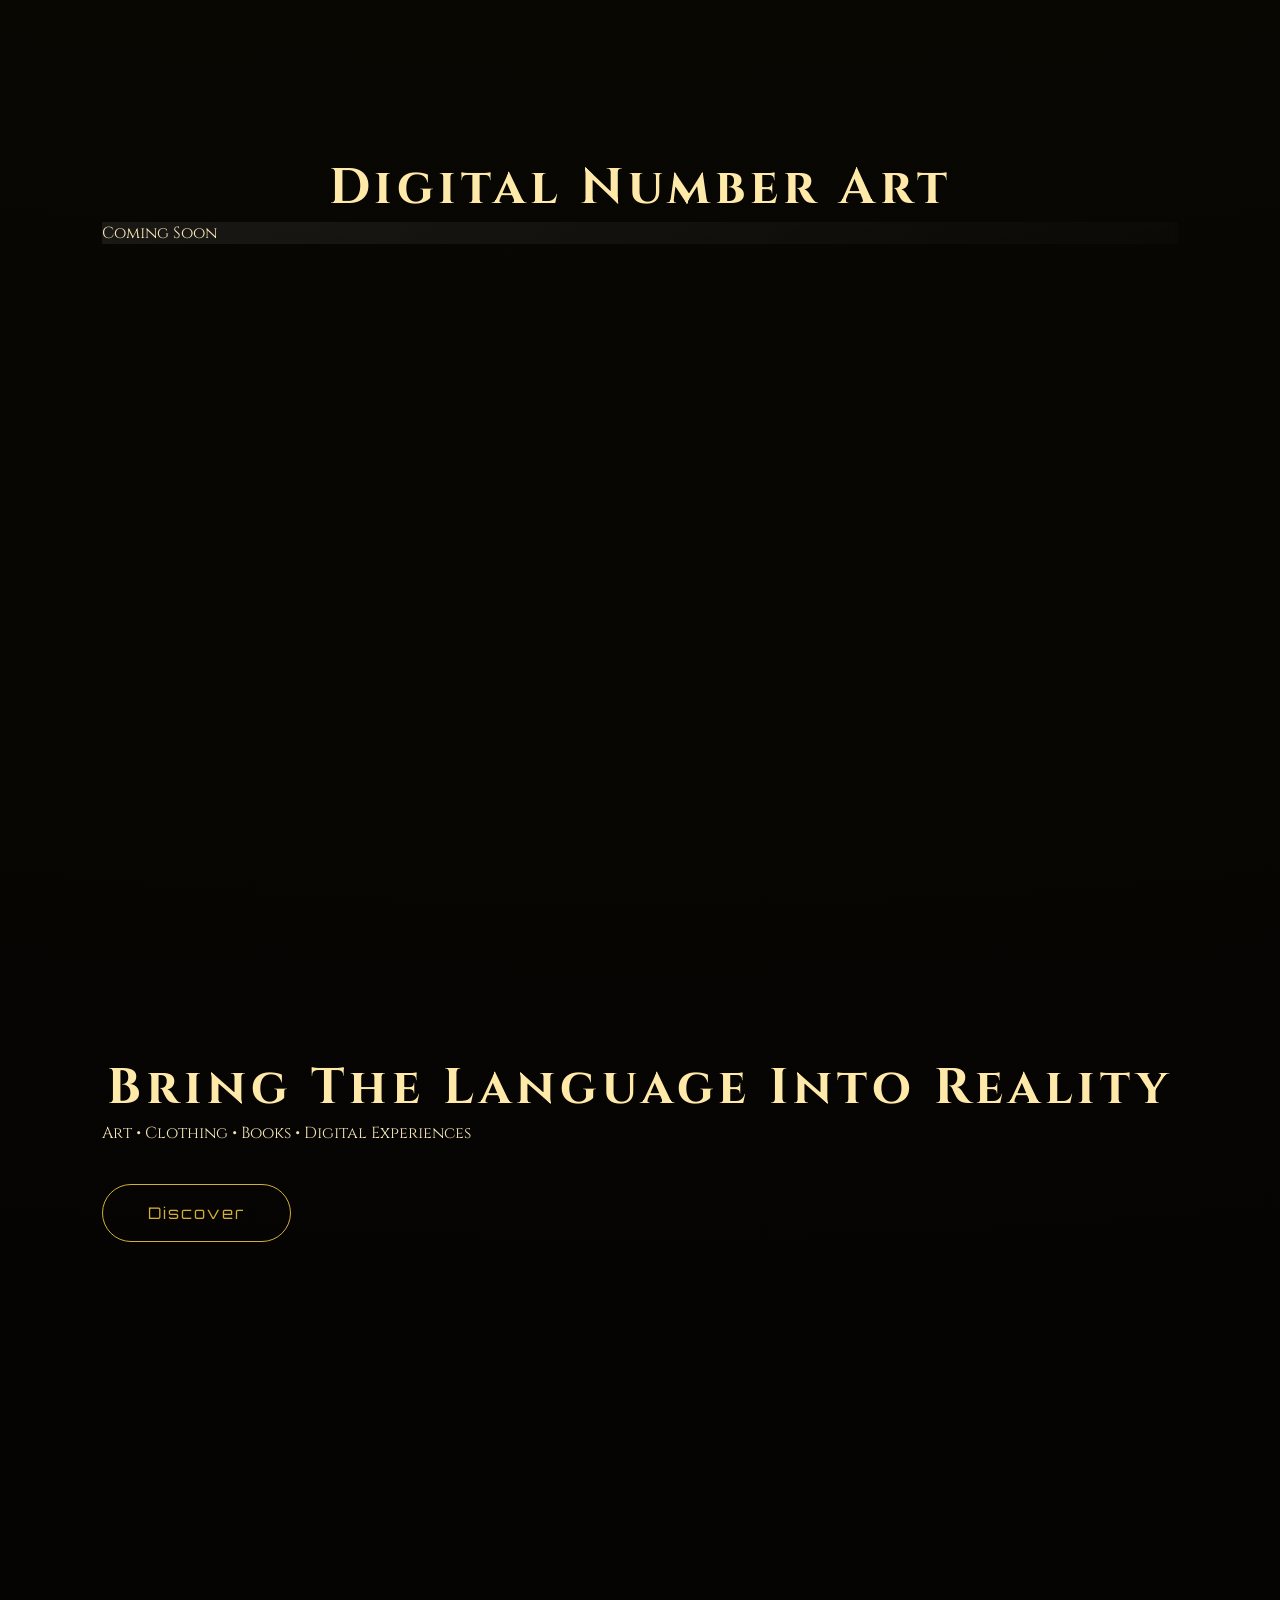
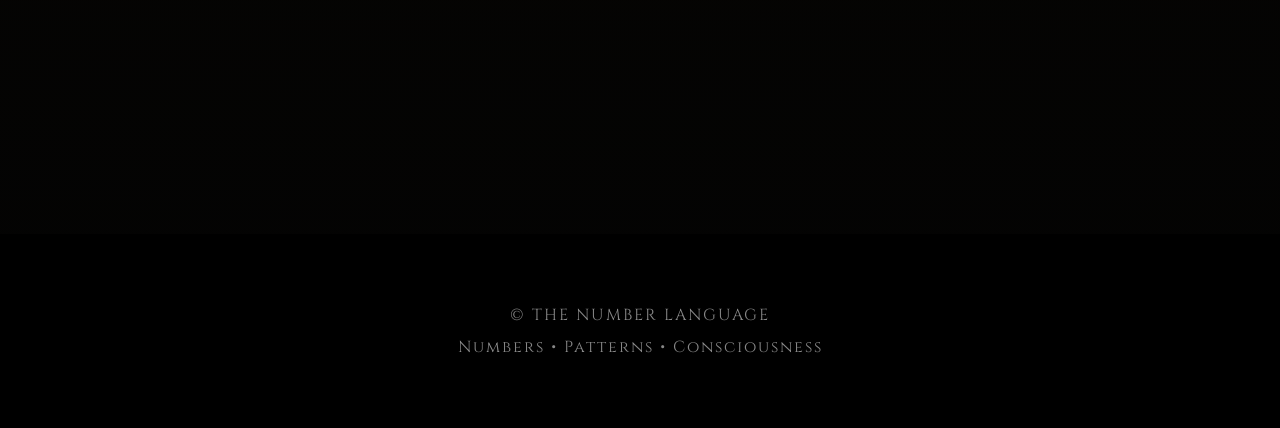
==== commit f01e4912: "Update index.html" ====
--- a/index.html
+++ b/index.html
@@ -224,217 +224,211 @@
 
 
 
+<a href="gateway-1.html" class="number-link">
+
 <div class="number-card" data-number="1">
 
 <div class="number-symbol">
 ✦
 </div>
 
-<h3>
-1
-</h3>
-
-<h4>
-The Origin
-</h4>
-
-<p>
-The first expression of existence.
-</p>
-
-</div>
-
-
-
-
+<h3>1</h3>
+
+<h4>The Origin</h4>
+
+<p>
+The first expression of existence.
+</p>
+
+</div>
+
+</a>
+
+
+
+
+<a href="gateway-1.html" class="number-link">
 
 <div class="number-card" data-number="2">
 
 <div class="number-symbol">
-☯
-</div>
-
-<h3>
-2
-</h3>
-
-<h4>
-Duality
-</h4>
-
-<p>
-The balance between opposing forces.
-</p>
-
-</div>
-
-
-
-
+✦
+</div>
+
+<h3>1</h3>
+
+<h4>The Origin</h4>
+
+<p>
+The first expression of existence.
+</p>
+
+</div>
+
+</a>
+
+
+
+
+<a href="gateway-1.html" class="number-link">
 
 <div class="number-card" data-number="3">
 
 <div class="number-symbol">
-△
-</div>
-
-<h3>
-3
-</h3>
-
-<h4>
-Creation
-</h4>
-
-<p>
-The energy of growth and expression.
-</p>
-
-</div>
-
-
-
-
+✦
+</div>
+
+<h3>1</h3>
+
+<h4>The Origin</h4>
+
+<p>
+The first expression of existence.
+</p>
+
+</div>
+
+</a>
+
+
+
+
+<a href="gateway-1.html" class="number-link">
 
 <div class="number-card" data-number="4">
 
 <div class="number-symbol">
-□
-</div>
-
-<h3>
-4
-</h3>
-
-<h4>
-Foundation
-</h4>
-
-<p>
-Structure, order and stability.
-</p>
-
-</div>
-
-
-
-
+✦
+</div>
+
+<h3>1</h3>
+
+<h4>The Origin</h4>
+
+<p>
+The first expression of existence.
+</p>
+
+</div>
+
+</a>
+
+
+
+
+<a href="gateway-1.html" class="number-link">
 
 <div class="number-card" data-number="5">
 
 <div class="number-symbol">
-⌀
-</div>
-
-<h3>
-5
-</h3>
-
-<h4>
-Transformation
-</h4>
-
-<p>
-Movement, change and evolution.
-</p>
-
-</div>
-
-
-
-
+✦
+</div>
+
+<h3>1</h3>
+
+<h4>The Origin</h4>
+
+<p>
+The first expression of existence.
+</p>
+
+</div>
+
+</a>
+
+
+
+
+
+<a href="gateway-1.html" class="number-link">
 
 <div class="number-card" data-number="6">
 
 <div class="number-symbol">
-✧
-</div>
-
-<h3>
-6
-</h3>
-
-<h4>
-Harmony
-</h4>
-
-<p>
-Balance between energies.
-</p>
-
-</div>
-
-
-
-
+✦
+</div>
+
+<h3>1</h3>
+
+<h4>The Origin</h4>
+
+<p>
+The first expression of existence.
+</p>
+
+</div>
+
+</a>
+
+
+
+
+<a href="gateway-1.html" class="number-link">
 
 <div class="number-card" data-number="7">
 
 <div class="number-symbol">
-◇
-</div>
-
-<h3>
-7
-</h3>
-
-<h4>
-Mystery
-</h4>
-
-<p>
-The hidden dimensions of reality.
-</p>
-
-</div>
-
-
-
-
+✦
+</div>
+
+<h3>1</h3>
+
+<h4>The Origin</h4>
+
+<p>
+The first expression of existence.
+</p>
+
+</div>
+
+</a>
+
+
+
+
+
+<a href="gateway-1.html" class="number-link">
 
 <div class="number-card" data-number="8">
 
 <div class="number-symbol">
-∞
-</div>
-
-<h3>
-8
-</h3>
-
-<h4>
-Infinity
-</h4>
-
-<p>
-Cycles beyond beginning and end.
-</p>
-
-</div>
-
-
-
-
+✦
+</div>
+
+<h3>1</h3>
+
+<h4>The Origin</h4>
+
+<p>
+The first expression of existence.
+</p>
+
+</div>
+
+</a>
+
+
+
+
+<a href="gateway-1.html" class="number-link">
 
 <div class="number-card" data-number="9">
 
 <div class="number-symbol">
-⊙
-</div>
-
-<h3>
-9
-</h3>
-
-<h4>
-Completion
-</h4>
-
-<p>
-The return to unity.
-</p>
-
-</div>
+✦
+</div>
+
+<h3>1</h3>
+
+<h4>The Origin</h4>
+
+<p>
+The first expression of existence.
+</p>
+
+</div>
+
+</a>
 
 
 
--- a/css/components.css
+++ b/css/components.css
@@ -1464,5 +1464,88 @@
 
     align-self:center;
 
-
-}
+/* =====================================
+   LIVING CURSOR
+===================================== */
+
+body{
+cursor:none;
+}
+
+.living-cursor{
+
+position:fixed;
+
+width:18px;
+height:18px;
+
+border-radius:50%;
+
+background:#d4af37;
+
+box-shadow:
+0 0 10px #d4af37,
+0 0 30px #d4af37,
+0 0 60px rgba(212,175,55,.4);
+
+pointer-events:none;
+
+transform:translate(-50%,-50%);
+
+z-index:999999;
+
+transition:
+width .25s,
+height .25s,
+background .25s,
+box-shadow .25s;
+
+}
+
+.cursor-active{
+
+width:40px;
+
+height:40px;
+
+background:
+rgba(212,175,55,.15);
+
+border:
+2px solid #d4af37;
+
+box-shadow:
+
+0 0 25px #d4af37,
+
+0 0 60px rgba(212,175,55,.6);
+
+}
+}
+/* =====================================
+   SCROLL REVEAL
+===================================== */
+
+.reveal{
+
+opacity:0;
+
+transform:
+translateY(80px);
+
+transition:
+
+opacity 1.2s ease,
+
+transform 1.2s ease;
+
+}
+
+.reveal.show{
+
+opacity:1;
+
+transform:
+translateY(0);
+
+}
--- a/css/animations.css
+++ b/css/animations.css
@@ -1025,3 +1025,30 @@
 
 
 }
+/* =====================================
+   SCROLL REVEAL
+===================================== */
+
+.reveal{
+
+opacity:0;
+
+transform:
+translateY(80px);
+
+transition:
+
+opacity 1.2s ease,
+
+transform 1.2s ease;
+
+}
+
+.reveal.show{
+
+opacity:1;
+
+transform:
+translateY(0);
+
+}
